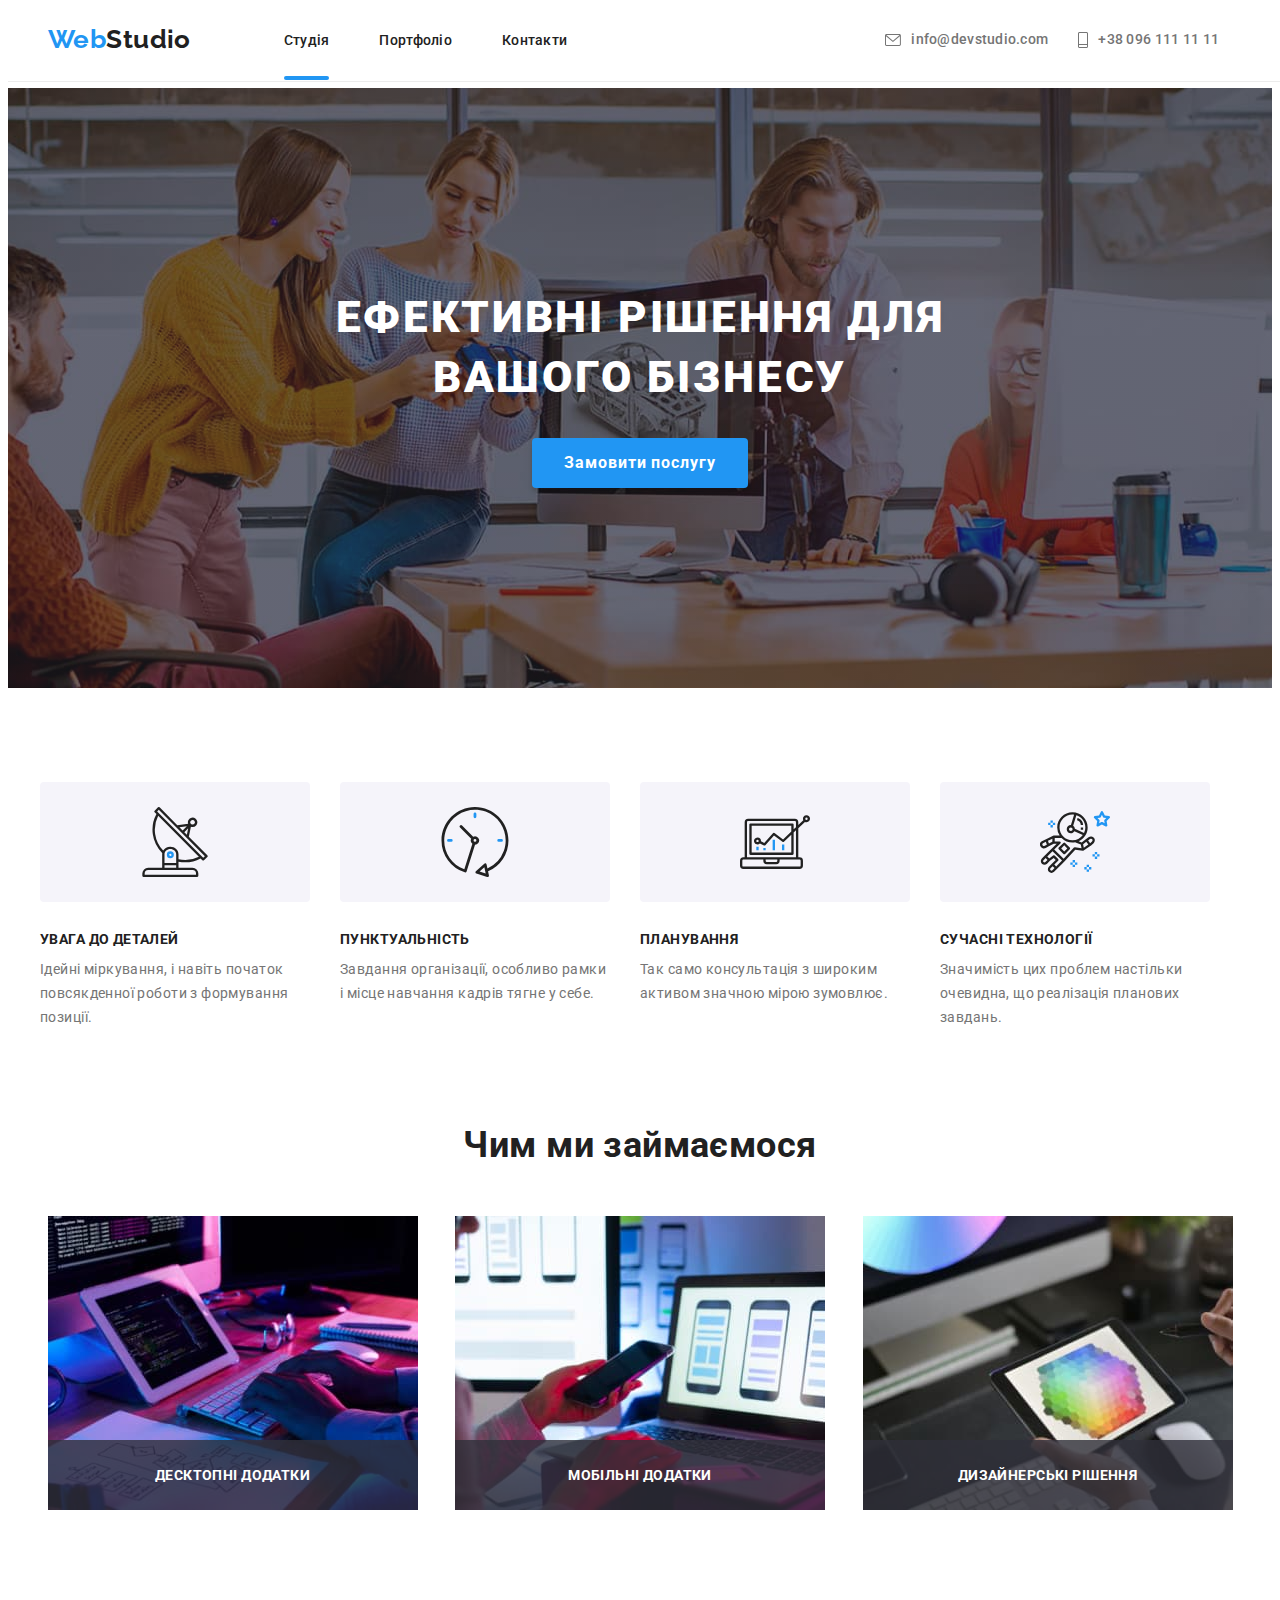
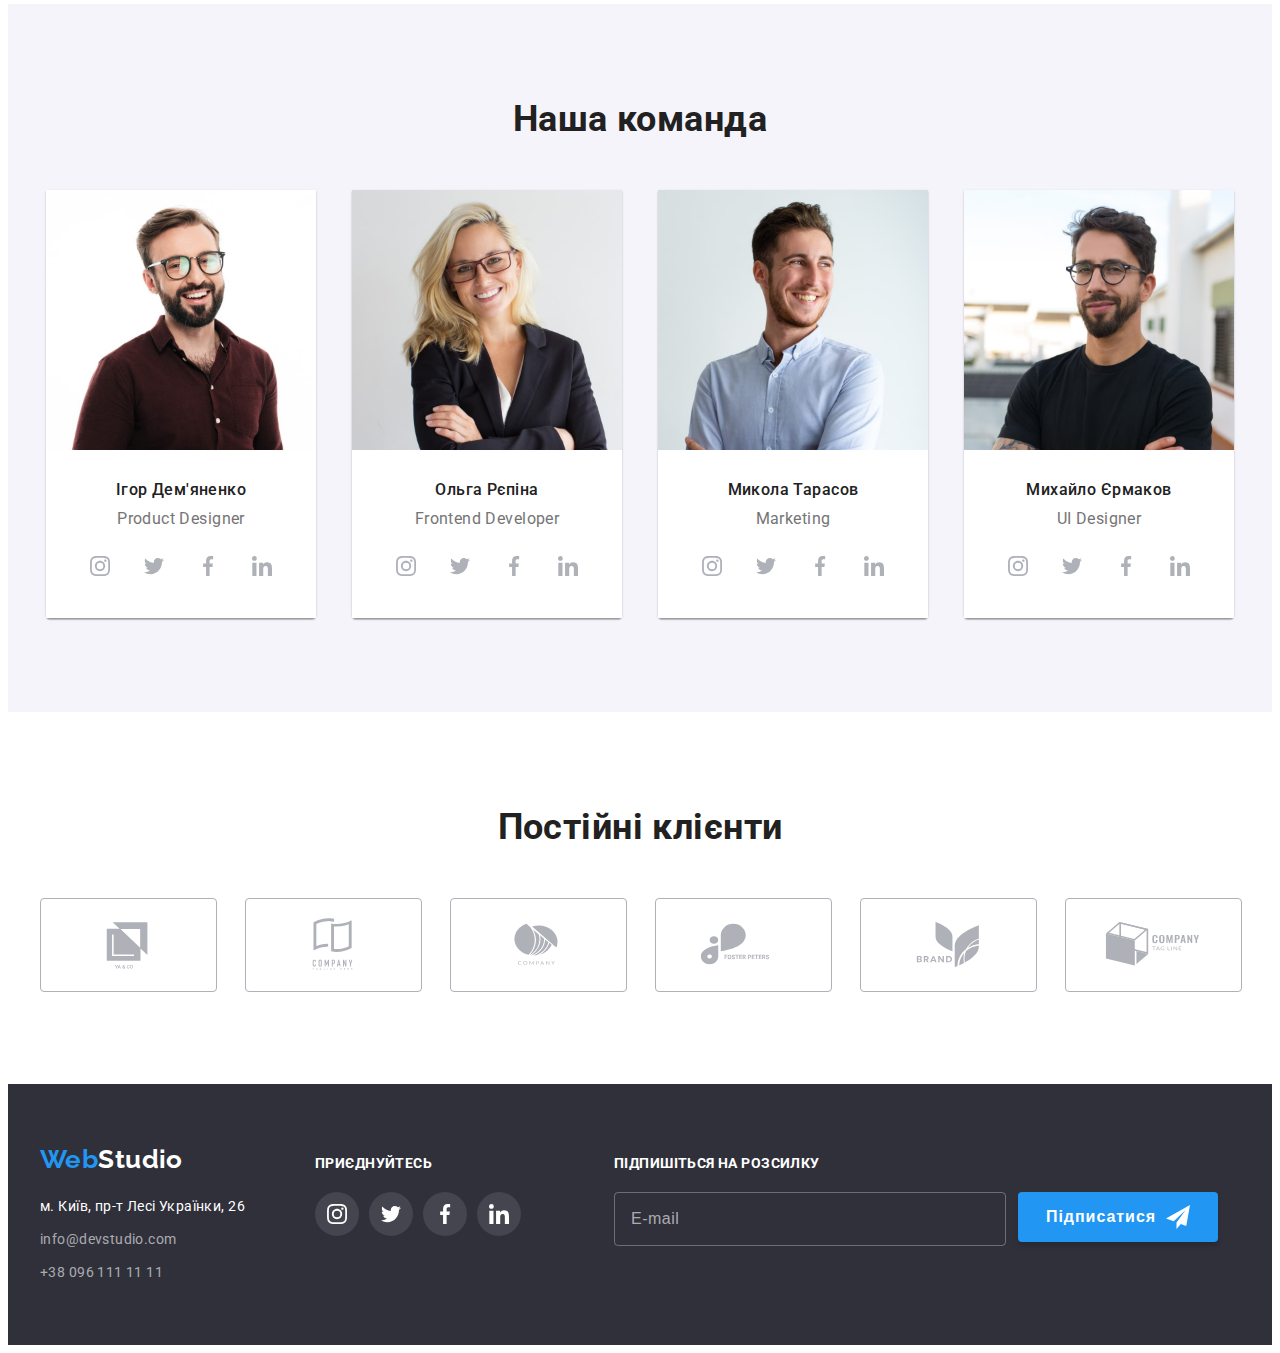
==== index.html @ a0967f80 "start" ====
<!DOCTYPE html>
<html lang="uk">
    <head>
        <meta charset="UTF-8">
        <meta http-equiv="X-UA-Compatible" content="IE=edge">
        <meta name="viewport" content="width=device-width, initial-scale=1.0">
        
        <link rel="preconnect" href="https://fonts.googleapis.com">
        <link rel="preconnect" href="https://fonts.gstatic.com" crossorigin>
        <link href="https://fonts.googleapis.com/css2?family=Raleway:wght@700&family=Roboto:wght@400;500;700;900&display=swap" rel="stylesheet">

        <link rel="stylesheet" href="https://cdnjs.cloudflare.com/ajax/libs/modern-normalize/1.1.0/modern-normalize.min.css" integrity="sha512-wpPYUAdjBVSE4KJnH1VR1HeZfpl1ub8YT/NKx4PuQ5NmX2tKuGu6U/JRp5y+Y8XG2tV+wKQpNHVUX03MfMFn9Q==" crossorigin="anonymous" referrerpolicy="no-referrer" />

        <link rel="stylesheet" href="./styles/styles.css">

        <title>WebStudio</title>
    </head>

      <body>
    <header class="header">
      <div class="container">
        <nav class="header-navigation">
          <a class="logo header-logo" href="index.html"> Web<span class="word-studio-1">Studio</span></a>
            <ul class="header-list">
              <li class="header-item"><a class="header-link current" href="index.html">Студія</a></li>
              <li class="header-item"><a class="header-link" href="portfolio.html">Портфоліо</a></li>
              <li class="header-item"><a class="header-link" href="#contacts">Контакти</a></li>
            </ul>

            <div class="header-contacts">
              <ul class="header-contacts-list">
                <li class="header-contacts-item">
                  <a class="contact-link" href="mailto:info@devstudio.com">
                    <svg width="16" height="12">
                      <use href="./img/icons.svg#icon-mail-icon"></use>
                    </svg>
                    info@devstudio.com
                  </a>
                </li>
                <li class="header-contacts-item">
                  <a class="contact-link" href="tel:+380961111111">
                    <svg width="10" height="16">
                      <use href="./img/icons.svg#icon-phone-icon"></use>
                    </svg>
                    +38 096 111 11 11
                  </a>
                </li>
              </ul>
            </div>
        </nav>
      </div>
    </header>

    <main>
      <section class="banner">
        <div class="container">
          <h1 class="banner-title">Ефективні рішення для вашого бізнесу</h1>
          <button class="banner-button" type="button" data-modal-open>Замовити послугу</button>
        </div>
        </section>

            <section class="hero">
              <div class="container">
                    <ul class="hero-list">
                        <li class="hero-item">
                          <div class="hero-icon-box">
                            <svg class="hero-icon" width="70" height="70">
                              <use href="./img/icons.svg#icon-antenna"></use>
                            </svg>
                          </div>
                          <h3 class="hero-title">УВАГА ДО ДЕТАЛЕЙ</h3>
                          <p class="hero-text">Ідейні міркування, і навіть початок повсякденної роботи з формування позиції.</p>
                        </li>

                        <li class="hero-item">
                          <div class="hero-icon-box">
                            <svg class="hero-icon" width="70" height="70">
                              <use href="./img/icons.svg#icon-clock"></use>
                            </svg>
                          </div>
                          <h3 class="hero-title">ПУНКТУАЛЬНІСТЬ</h3>
                          <p class="hero-text">Завдання організації, особливо рамки і місце навчання кадрів тягне у себе.</p>
                        </li>

                        <li class="hero-item">
                          <div class="hero-icon-box">
                            <svg class="hero-icon" width="70" height="70">
                              <use href="./img/icons.svg#icon-diagram"></use>
                            </svg>
                          </div>
                          <h3 class="hero-title">ПЛАНУВАННЯ</h3>
                          <p class="hero-text">Так само консультація з широким активом значною мірою зумовлює.</p>
                        </li>

                        <li class="hero-item">
                          <div class="hero-icon-box">
                            <svg class="hero-icon" width="70" height="70">
                              <use href="./img/icons.svg#icon-astronaut"></use>
                            </svg>
                          </div>
                          <h3 class="hero-title">СУЧАСНІ ТЕХНОЛОГІЇ</h3>
                          <p class="hero-text">Значимість цих проблем настільки очевидна, що реалізація планових завдань.</p>
                        </li>
                    </ul>
              </div>
            </section>

            <section class="projects">
                <div class="container">
                  <h2 class="projects-title">Чим ми займаємося</h2>
                      <ul class="projects-list">
                          <li class="projects-item">
                            <div class="projects-card">
                              <img src="img/works-1.jpg" alt="Робота за комп'ютером" width="370" height="294">
                              <h4 class="projects-description">Десктопні додатки</h4>
                            </div>
                          </li>
                          <li class="projects-ite">
                            <div class="projects-card">
                              <img src="img/works-2.jpg" alt="Робота зі смартфоном за комп'ютером" width="370" height="294">
                              <h4 class="projects-description">Мобільні додатки</h4>
                            </div>
                          </li>
                          <li class="projects-ite">
                            <div class="projects-card">
                              <img src="img/works-3.jpg" alt="Робота з планшетом за комп'ютером" width="370" height="294">
                              <h4 class="projects-description">Дизайнерські рішення</h4>
                            </div>
                          </li>    
                      </ul>
                </div>
            </section>

            <section class="team">
              <div class="container">
                <h2 class="team-title">Наша команда</h2>
                  <ul class="team-list">
                    <li class="team-item"> 
                            <img src="img/teammate-1.jpg" alt="Член команди 1" width="270" height="260">
                            <div class="description">
                              <h3 class="team-name">Ігор Дем'яненко</h3>
                              <p class="team-position">Product Designer</p>
                              <ul class="team-soc-list">
                                <li class="team-soc-item">
                                  <a href="" class="team-soc-link">
                                    <svg class="team-soc-icon" width="20" height="20">
                                    <use href="./img/icons.svg#icon-instagram"></use>
                                    </svg>
                                  </a>
                                </li>
                                <li class="team-soc-item">
                                  <a href="" class="team-soc-link">
                                    <svg class="team-soc-icon" width="20" height="20">
                                    <use href="./img/icons.svg#icon-twitter"></use>
                                    </svg>
                                  </a>
                                </li>
                                <li class="team-soc-item">
                                  <a href="" class="team-soc-link">
                                    <svg class="team-soc-icon" width="20" height="20">
                                    <use href="./img/icons.svg#icon-facebook"></use>
                                    </svg>
                                  </a>
                                </li>
                                <li class="team-soc-item">
                                  <a href="" class="team-soc-link">
                                    <svg class="team-soc-icon" width="20" height="20">
                                    <use href="./img/icons.svg#icon-linkedin"></use>
                                    </svg>
                                  </a>
                                </li>
                              </ul>
                            </div>
                        </li>
                        <li class="team-item"> 
                            <img src="img/teammate-2.jpg" alt="Член команди 2" width="270" height="260">
                            <div class="description">
                            <h3 class="team-name">Ольга Рєпіна</h3>
                            <p class="team-position">Frontend Developer</p>
                            <ul class="team-soc-list">
                              <li class="team-soc-item">
                                <a href="" class="team-soc-link">
                                  <svg class="team-soc-icon" width="20" height="20">
                                  <use href="./img/icons.svg#icon-instagram"></use>
                                  </svg>
                                </a>
                              </li>
                              <li class="team-soc-item">
                                <a href="" class="team-soc-link">
                                  <svg class="team-soc-icon" width="20" height="20">
                                  <use href="./img/icons.svg#icon-twitter"></use>
                                  </svg>
                                </a>
                              </li>
                              <li class="team-soc-item">
                                <a href="" class="team-soc-link">
                                  <svg class="team-soc-icon" width="20" height="20">
                                  <use href="./img/icons.svg#icon-facebook"></use>
                                  </svg>
                                </a>
                              </li>
                              <li class="team-soc-item">
                                <a href="" class="team-soc-link">
                                  <svg class="team-soc-icon" width="20" height="20">
                                  <use href="./img/icons.svg#icon-linkedin"></use>
                                  </svg>
                                </a>
                              </li>
                            </ul>  
                            </div>
                        </li>
                        <li class="team-item"> 
                            <img src="img/teammate-3.jpg" alt="Член команди 3" width="270" height="260"> 
                            <div class="description">
                            <h3 class="team-name">Микола Тарасов</h3>
                            <p class="team-position">Marketing</p>
                            <ul class="team-soc-list">
                              <li class="team-soc-item">
                                <a href="" class="team-soc-link">
                                  <svg class="team-soc-icon" width="20" height="20">
                                  <use href="./img/icons.svg#icon-instagram"></use>
                                  </svg>
                                </a>
                              </li>
                              <li class="team-soc-item">
                                <a href="" class="team-soc-link">
                                  <svg class="team-soc-icon" width="20" height="20">
                                  <use href="./img/icons.svg#icon-twitter"></use>
                                  </svg>
                                </a>
                              </li>
                              <li class="team-soc-item">
                                <a href="" class="team-soc-link">
                                  <svg class="team-soc-icon" width="20" height="20">
                                  <use href="./img/icons.svg#icon-facebook"></use>
                                  </svg>
                                </a>
                              </li>
                              <li class="team-soc-item">
                                <a href="" class="team-soc-link">
                                  <svg class="team-soc-icon" width="20" height="20">
                                  <use href="./img/icons.svg#icon-linkedin"></use>
                                  </svg>
                                </a>
                              </li>
                            </ul>
                            </div> 
                        </li> 
                        <li class="team-item"> 
                            <img src="img/teammate-4.jpg" alt="Член команди 4" width="270" height="260"> 
                            <div class="description">
                            <h3 class="team-name">Михайло Єрмаков</h3>
                            <p class="team-position">UI Designer</p>
                            <ul class="team-soc-list">
                              <li class="team-soc-item">
                                <a href="" class="team-soc-link">
                                  <svg class="team-soc-icon" width="20" height="20">
                                  <use href="./img/icons.svg#icon-instagram"></use>
                                  </svg>
                                </a>
                              </li>
                              <li class="team-soc-item">
                                <a href="" class="team-soc-link">
                                  <svg class="team-soc-icon" width="20" height="20">
                                  <use href="./img/icons.svg#icon-twitter"></use>
                                  </svg>
                                </a>
                              </li>
                              <li class="team-soc-item">
                                <a href="" class="team-soc-link">
                                  <svg class="team-soc-icon" width="20" height="20">
                                  <use href="./img/icons.svg#icon-facebook"></use>
                                  </svg>
                                </a>
                              </li>
                              <li class="team-soc-item">
                                <a href="" class="team-soc-link">
                                  <svg class="team-soc-icon" width="20" height="20">
                                  <use href="./img/icons.svg#icon-linkedin"></use>
                                  </svg>
                                </a>
                              </li>
                            </ul>
                            </div>
                      </li>    
                    </ul>
              </div>
            </section>

            <section class="partners">
              <div class="container">
                <h2 class="partners-title">Постійні клієнти</h2>
                <ul class="partners-list">
                  <li class="partners-item">
                    <a href="" class="partners-link">
                      <svg class="partners-icon" width="106" height="60">
                        <use href="./img/icons.svg#icon-logo-1"></use>
                      </svg>
                    </a>
                  </li>
                  <li class="partners-item">
                    <a href="" class="partners-link">
                      <svg class="partners-icon" width="106" height="60">
                        <use href="./img/icons.svg#icon-logo-2"></use>
                      </svg>
                    </a>
                  </li>
                  <li class="partners-item">
                    <a href="" class="partners-link">
                      <svg class="partners-icon" width="106" height="60">
                        <use href="./img/icons.svg#icon-logo-3"></use>
                      </svg>
                    </a>
                  </li>
                  <li class="partners-item">
                    <a href="" class="partners-link">
                      <svg class="partners-icon" width="106" height="60">
                        <use href="./img/icons.svg#icon-logo-4"></use>
                      </svg>
                    </a>
                  </li>
                  <li class="partners-item">
                    <a href="" class="partners-link">
                      <svg class="partners-icon" width="106" height="60">
                        <use href="./img/icons.svg#icon-logo-5"></use>
                      </svg>
                    </a>
                  </li>
                  <li class="partners-item">
                    <a href="" class="partners-link">
                      <svg class="partners-icon" width="106" height="60">
                        <use href="./img/icons.svg#icon-logo-6"></use>
                      </svg>
                    </a>
                  </li>
                </ul>
              </div>
            </section>
    </main>

        <footer>
          <div class="footer-container container">
            <div class="footer-logo-contacts">
            <a class="logo footer-logo" href="index.html"> Web<span class="word-studio-2">Studio</span></a>
                <address id="contacts">
                    <ul>
                        <li class="contact-item"><a class="adds" href="https://goo.gl/maps/CPtrU1FHBa2aNyZL9" target="_blank" rel="noopener noreferrer nofollow" >м. Київ, пр-т Лесі Українки, 26 </a></li>
                        <li class="contact-item"><a class="footer-contact-link" href="mailto:info@devstudio.com">info@devstudio.com</a></li>
                        <li class="contact-item"><a class="footer-contact-link" href="tel:+380961111111">+38 096 111 11 11</a></li>
                    </ul>
                </address>
              </div>

                <div class="footer-soc-networks">
                  <h4 class="footer-soc-title">приєднуйтесь</h4>
                  <ul class="footer-soc-list">
                    <li class="footer-soc-item">
                      <a href="" class="footer-soc-link">
                        <svg class="footer-soc-icon" width="20" height="20">
                        <use href="./img/icons.svg#icon-instagram"></use>
                        </svg>
                      </a>
                    </li>
                    <li class="footer-soc-item">
                      <a href="" class="footer-soc-link">
                        <svg class="footer-soc-icon" width="20" height="20">
                        <use href="./img/icons.svg#icon-twitter"></use>
                        </svg>
                      </a>
                    </li>
                    <li class="footer-soc-item">
                      <a href="" class="footer-soc-link">
                        <svg class="footer-soc-icon" width="20" height="20">
                        <use href="./img/icons.svg#icon-facebook"></use>
                        </svg>
                      </a>
                    </li>
                    <li class="footer-soc-item">
                      <a href="" class="footer-soc-link">
                        <svg class="footer-soc-icon" width="20" height="20">
                        <use href="./img/icons.svg#icon-linkedin"></use>
                        </svg>
                      </a>
                    </li>
                  </ul>
                </div>

                <div class="footer-subscription">
                  <form class="footer-form">
                  <label for="footer-user-email" class="footer-subscription-title">Підпишіться на розсилку</label>
                  <div class="footer-field">
                    <input 
                    type="email"
                    name="footer-user-email"
                    class="footer-input"
                    placeholder="E-mail"
                    id="footer-user-email"
                    required
                    >
                      <button type="submit" class="footer-submit">Підписатися
                        <svg class="footer-input-icon" width="24" height="24">
                          <use href="./img/icons.svg#icon-send"></use>
                        </svg>
                      </button>
                  </div>
                </form>
                </div>
          </div>
        </footer>

        <div class="backdrop is-hidden" data-modal>
          <div class="modal" data-modal-open>
            <button type="button" class="modal-close" data-modal-close>
            <svg class="modal-close-icon" width="14" height="14">
              <use href="./img/icons.svg#icon-close"></use>
            </svg>
            </button>
            <p class="modal-title">Залиште свої дані, ми вам передзвонимо</p>
            <form class="modal-form">
              <div class="modal-field">
                <label for="user-name" class="input-label">Ім'я</label>
                <div class="input-wrap">
                  <input
                    type="text"
                    name="user-name"
                    class="modal-input"
                    placeholder=""
                    required
                    id="user-name"
                  />
                  <svg class="modal-input-icon" width="18" height="18">
                    <use href="./img/icons.svg#icon-person-modal-logo"></use>
                  </svg>
                </div>
              </div>

              <div class="modal-field">
                <label for="user-tel" class="input-label">Телефон</label>
                <div class="input-wrap">
                  <input
                    type="tel"
                    name="user-tel"
                    class="modal-input"
                    placeholder=""
                    title=""
                    value=""
                    required
                    id="user-tel"
                  />
                  <svg class="modal-input-icon" width="18" height="18">
                    <use href="./img/icons.svg#icon-phone-modal-logo"></use>
                  </svg>
                </div>
              </div>

              <div class="modal-field">
                <label for="user-email" class="input-label">Пошта</label>
                <div class="input-wrap">
                  <input
                    type="email"
                    name="user-email"
                    class="modal-input"
                    placeholder=""
                    required
                    id="user-email"
                  />
                  <svg class="modal-input-icon" width="18" height="18">
                    <use href="./img/icons.svg#icon-email-modal-logo"></use>
                  </svg>
                </div>
              </div>

              <div class="modal-field-comment">
                <label for="user-comment" class="input-label">Коментар</label>
                <div class="input-wrap">
                <textarea
                  name="user-comment"
                  id="user-comment"
                  class="modal-text"
                  placeholder="Введіть текст"
                ></textarea>
                </div>
              </div>

              <div class="checkbox">
                <input 
                type="checkbox"
                name="agreement"
                id="privasy" 
                value="agreement"
                class="checkbox-input visually-hidden" 
                />
              <label for="privasy" class="checkbox-label">
                <span>
                  <svg class="checkbox-icon" width="16" height="15">
                    <use href="./img/icons.svg#icon-accept"></use>
                  </svg>
                </span>
                Погоджуюся з розсилкою та приймаю<a class="term-link" href="">Умови договору</a>
              </label>
              </div>

              <button type="submit" class="modal-submit">Відправити</button>

            </form>
          </div>

        </div>
        <script src="./js/modal.js"></script>

    </body>
</html>
---- styles/styles.css ----
/*---------- scroll ----------*/

html {
  scroll-behavior: smooth;
}

/*---------- root ----------*/

:root {
  --primary-text-color: #757575;
  --secondary-text-color: #212121;
  --white-color:  #FFFFFF;
  --black-color: #000000;
  --background-our-team: #F5F4FA;
  --background-hero-footer: #2F303A;
  --accent-color: #2196F3;
  --button-active: #188CE8;
  --body-color: #F5F5F5;
  --bottom-color: #ECECEC;
  --icon-color: #AFB1B8;
  --projects-description: rgba(47, 48, 58, 0.8);
  --portfolio-definition: rgba(33, 150, 243, 0.9);
  --overlay: rgba(0, 0, 0, 0.2);
  --animation: 250ms cubic-bezier(0.4, 0, 0.2, 1);
  --modal-border-color: rgba(33, 33, 33, 0.2);
  --placeholder-color: rgba(117, 117, 117, 0.5);
}

body { 
  font-family: 'Roboto', sans-serif;
  font-size: 14px;
  letter-spacing: 0.03em;
  background-color: var(--white-color);
  padding-top: 80px;
}

p,
h1,
h2,
h3,
h4,
h5,
h6 {
  margin: 0;
}

ul,
ol {
  margin: 0;
  padding-left: 0;
}

button {
  cursor: pointer;
}

address {
  font-style: normal;
}

img {
  display: block;
  max-width: 100%;
  height: auto;
}

a {
  text-decoration: none;
}

ul {
  list-style: none;
}

/*-------------------- header --------------------*/

.container {
  width: 1200px;
  padding-left: 15px;
  padding-right: 15px;
  margin: 0 auto;
}

.visually-hidden {
  position: absolute;
  white-space: nowrap;
  width: 1px;
  height: 1px;
  overflow: hidden;
  border: 0;
  padding: 0;
  clip: rect(0 0 0 0);
  clip-path: inset(50%);
  margin: -1px;
}

.header {
  background: var(--white-color);
  flex-direction: row;
  border-bottom-width: 1px;
  border-bottom-style: solid;
  border-bottom-color: var(--bottom-color);
  position: fixed;
  width: 100%;
  top: 0;
  z-index: 5;
}

/*---------- header-navigation ----------*/

.header-navigation {
  display: flex;
}

.logo {
  font-family: 'Raleway';
  font-weight: 700;
  font-size: 26px;
  line-height: 1.19;
  color: var(--accent-color);
}

.header-logo{
  padding-top: 24px;
  padding-bottom: 25px;
}

.word-studio-1 {
  color: var(--secondary-text-color);
}

.header-list {
  padding: 32px 318px 32px 93px;
  display: flex;
  gap: 50px;
}

.header-link {
  font-weight: 500;
  line-height: 1.14;
  letter-spacing: 0.02em;
  color: var(--secondary-text-color);
  gap: 50px;
  position: relative;
  transition: color var(--animation);
}

.header-link:hover,
.header-link:focus,
.current:visited {
  color: var(--accent-color);
}

.current:after {
  content: '';
  display: block;
  width: 100%;
  height: 4px;
  background-color: var(--accent-color);
  border-radius: 2px;
  bottom: -32px;
  position: absolute;
}

/*---------- header-contacts ----------*/

.header-contacts {
  padding-top: 32px;
  padding-bottom: 32px;
}

.header-contacts-list {
  display: flex;
  gap: 30px;
}

.contact-link {
font-weight: 500;
line-height: 1.14;
letter-spacing: 0.02em;
color: var(--primary-text-color);
fill: currentColor;
display: flex;
align-items:center;
gap: 10px;
transition: color var(--animation);
}

.contact-link:hover,
.contact-link:focus {
  color: var(--accent-color);
}

/*-------------------- hero --------------------*/

/*---------- banner ----------*/

.banner {
  background: var(--background-hero-footer);
  padding: 200px 0;
  background-image: linear-gradient(
  rgba(47, 48, 58, 0.4),
  rgba(47, 48, 58, 0.4)),
  url(../img/hero-bg.jpg);
  background-repeat: no-repeat;
  background-position: center;
  background-size: cover;
  max-width: 1600px;
  margin: 0 auto;
}

.banner-title {
  font-weight: 900;
  font-size: 44px; 
  line-height: 1.36; 
  text-align: center;
  letter-spacing: 0.06em;
  text-transform: uppercase;
  color: var(--white-color);
  width: 696px;
  margin: 0 auto;
}

.banner-button {
  border: 0;
  border-radius: 0;
  font-family: 'Roboto';
  font-weight: 700;
  font-size: 16px;
  line-height: 1.88;
  text-align: center;
  letter-spacing: 0.06em;
  color: var(--white-color);
  background-color: var(--accent-color);
  cursor: pointer;
  margin: 0 auto;
  display: block;
  margin-top: 30px;
  padding: 10px 32px;
  box-shadow: 0px 4px 4px rgba(0, 0, 0, 0.15);
  border-radius: 4px;
}

.banner-button:hover {
  background-color: var(--button-active);
  transition: background-color var(--animation);
}

/*---------- hero-list -----------*/

.hero {
  padding-top: 94px;
}

.hero-list {
  height: 248px;
  display: flex;
  gap: 30px;
}

.hero-item {
  width: 270px;
}

.hero-item:nth-child(2),
.hero-item:nth-child(3) {
  height: 224px;
}

.hero-icon-box {
  width: 270px;
  height: 120px;
  margin-bottom: 30px;
  background: var(--background-our-team);
  border-radius: 4px;
  display: flex;
  align-items: center;
  justify-content: center;
}

.hero-title {
  font-weight: 700;
  font-size: 14px;
  line-height: 1.14;
  text-transform: uppercase;
  color: var(--secondary-text-color);
  margin-bottom: 10px;
}

.hero-text {
  line-height: 1.71;
  color: var(--primary-text-color);
}

/*---------- hero-projects -----------*/

.projects,
.partners {
  padding-top: 94px;
  padding-bottom: 94px;
}

.projects-title,
.team-title,
.partners-title {
  font-weight: 700;
  font-size: 36px;
  line-height: 1.17;
  text-align: center;
  color: var(--secondary-text-color);
  margin-bottom: 50px;
}

.projects-list {
  display: flex;
  gap: 30px;
  justify-content: space-evenly;
}

.projects-card {
  position: relative;
}

.projects-description {
  position: absolute;
  bottom: 0;
  display: flex;
  align-items: center;
  justify-content: center;
  width: 100%;
  height: 70px;
  background: var(--projects-description);
  text-transform: uppercase;
  color: var(--white-color);
}

/*---------- hero-team-list -----------*/

.team {
  background: var(--background-our-team);
  padding-top: 94px;
  padding-bottom: 94px;
}

.team-list {
  display: flex;
  gap: 30px;
  justify-content: space-evenly;
}

.team-item {
  box-shadow: 0px 1px 3px rgba(0, 0, 0, 0.12), 0px 1px 1px rgba(0, 0, 0, 0.14), 0px 2px 1px rgba(0, 0, 0, 0.2);
  border-radius: 0px 0px 4px 4px;
  width: calc((100%-90px)/4);
  text-align: center;
}

.description {
  background: var(--white-color);
  padding-top: 30px;
  padding-bottom: 30px;
  align-items: center;
}

.team-name {
  font-weight: 500;
  font-size: 16px;
  line-height: 1.19;
  color: var(--secondary-text-color);
  margin-bottom: 10px;
  padding-left: auto;
  padding-right: auto;
}

.team-position {
  margin-bottom: 16px;
  font-size: 16px;
  line-height: 1.19;
  color: var(--primary-text-color);
}

.team-soc-list {
  display: flex;
  justify-content: center;
  gap: 10px;
}

.team-soc-item {
  width: 44px;
  height: 44px;
}

.team-soc-link {
  width: 100%;
  height: 100%;
  background: var(--white-color);
  border-radius: 50%;
  display: flex;
  align-items: center;
  justify-content: center;
  fill: var(--icon-color);
  transition: background-color var(--animation), fill var(--animation);
}

.team-soc-link:hover,
.team-soc-link:focus {
  background-color: var(--accent-color);
  fill: var(--white-color);
}

/*---------- hero-partners-list -----------*/

.partners-list {
  display: flex;
  gap: 30px;
}

.partners-item {
  width: calc((100% - 150px) / 6);
  height: 92px;
}

.partners-link {
  width: 100%;
  height: 100%;
  border: 1px solid var(--icon-color);
  border-radius: 4px;
  display: flex;
  align-items: center;
  justify-content: center;
  transition: border-color var(--animation);
}

.partners-link:hover,
.partners-link:focus {
  border-color: var(--accent-color);
}

.partners-icon {
  fill: var(--icon-color);
  transition: fill var(--animation);
}

.partners-link:hover .partners-icon,
.partners-link:focus .partners-icon{
  fill: var(--accent-color);
}

/*-------------------- portfolio --------------------*/

/*---------- portfolio-filter-list ----------*/

main {
  color: var(--background-our-team);
}

.project {
  padding-bottom: 94px;
  padding-top: 94px;
}

.filter-container {
margin-bottom: 50px;
}

.filter-list {
  display: flex;
  gap: 8px;
  justify-content: center;
}

.filter-btn {
  border: 0;
  border-radius: 0;
  color: var(--secondary-text-color);
  background: var(--background-our-team);
  cursor: pointer;
  margin: 0 auto;
  display: block;
  padding: 6px 22px;
  border-radius: 4px;
  transition: color var(--animation), background-color var(--animation), box-shadow var(--animation);
}

.filter-btn:hover,
.filter-btn:focus,
.filter-btn:visited {
  color: var(--white-color);
  background-color: var(--accent-color);
  box-shadow: 0px 3px 1px rgba(0, 0, 0, 0.1), 
              0px 1px 2px rgba(0, 0, 0, 0.08), 
              0px 2px 2px rgba(0, 0, 0, 0.12);
}

.btn-title {
  font-family: 'Roboto';
  font-weight: 500;
  font-size: 16px;
  line-height: 1.62;
  text-align: center;
}

/*---------- portfolio-projects-list ----------*/

.project-list {
  display: flex;
  flex-wrap: wrap;
  justify-content: center;
  gap: 30px;
}

.project-item:hover .definition-text {
  transform: translateY(0);
}

.project-card {
  transition: box-shadow var(--animation);
}

.project-card:hover,
.project-card:focus {
  box-shadow: 0px 1px 1px rgba(0, 0, 0, 0.12), 
              0px 4px 4px rgba(0, 0, 0, 0.06), 
              1px 4px 6px rgba(0, 0, 0, 0.16);
}

.project-definition {
  position: relative;
  overflow: hidden;
  transition: opacity var(--animation);
}

.definition-text {
  position: absolute;
  top: 0;
  left: 0;
  padding: 63px 24px;
  color: var(--white-color);
  font-size: 18px;
  line-height: 1.56;
  background-color: var(--portfolio-definition);
  height: 100%;
  transform: translateY(100%);
  transition: transform var(--animation);
  overflow: auto;
}

.portfolio-description {
  background: var(--white-color);
  padding: 20px 24px;
  border: 1px solid #EEEEEE;
}

.project-name {
  font-weight: 700;
  font-size: 18px;
  line-height: 2.0;
  letter-spacing: 0.06em;
  color: var(--secondary-text-color);
}

.project-type {
  font-size: 16px;
  line-height: 1.88;
  color: var(--primary-text-color); 
}

/*-------------------- footer --------------------*/

footer {
  background: var(--background-hero-footer);
  padding-top: 60px;
  padding-bottom: 60px;
}

.footer-container {
  display: flex;
  align-items: baseline;
}

/*---------- footer-logo-contacts ----------*/

.footer-logo {
  display: block;
  margin-bottom: 20px;
}

.word-studio-2 {
  color: var(--white-color);
}

address{
  display: flex;
  gap: 70px;
}

.contact-item:not(:last-child) {
  margin-bottom: 9px;
}

.adds {
  font-style: normal;
  line-height: 1.71;
  color: var(--white-color);
  transition: color var(--animation);
}

.adds:hover,
.adds:focus {
  color: var(--accent-color);
}

.footer-contact-link {
  font-style: normal;
  font-weight: 400;
  line-height: 1.71;
  color: rgba(255, 255, 255, 0.6);
  transition: color var(--animation);
}

.footer-contact-link:hover,
.footer-contact-link:focus {
  color: var(--accent-color);
}

/*---------- footer-soc-networks ----------*/

.footer-soc-networks {
  margin-left: 70px;
}

.footer-soc-title,
.footer-subscription-title {
font-weight: 700;
font-size: 14px;
line-height: 1.14;
text-transform: uppercase;
color: var(--white-color);
margin-bottom: 20px;
}

.footer-soc-list {
  display: flex;
  justify-content: center;
  gap: 10px;
}

.footer-soc-item {
  width: 44px;
  height: 44px;
}

.footer-soc-link {
  width: 100%;
  height: 100%;
  background: rgba(255, 255, 255, 0.1);
  border-radius: 50%;
  display: flex;
  align-items: center;
  justify-content: center;
  fill: var(--white-color);
  transition: background-color var(--animation), fill var(--animation);
}

.footer-soc-link:hover,
.footer-soc-link:focus {
  background-color: var(--accent-color);
  fill: var(--white-color);
}

/*---------- footer-subscription ----------*/

.footer-subscription {
  margin-left: 93px;
}

.footer-field {
  margin-top: 20px;
  display: flex;
}

.footer-input {
  width: 358px;
  height: 50px;
  padding-left: 16px;
  padding-right: 16px;
  background-color: transparent;
  color: var(--white-color);
  border: 1px solid rgba(255, 255, 255, 0.3);
  border-radius: 4px;
  outline: transparent;
  transition: border-color var(--animation);
}

.footer-input:focus {
  border-color: var(--accent-color);
}

.footer-input::placeholder {
  font-size: 16px;
  line-height: 1.25;
  letter-spacing: 0.03em;
  color: rgba(255, 255, 255, 0.6);
}

.footer-submit {
  width: 200px;
  height: 50px;
  font-weight: 700;
  font-size: 16px;
  line-height: 1.88;
  letter-spacing: 0.06em;
  color: var(--white-color);
  background-color: var(--accent-color);
  box-shadow: 0px 4px 4px rgba(0, 0, 0, 0.15);
  border-radius: 4px;
  border: transparent;
  display: flex;
  justify-content: center;
  align-items: center;
  margin-left: 12px;
  transition: background-color var(--animation);
}

.footer-submit:hover {
  background-color: var(--button-active);
}

.footer-input-icon {
  fill: var(--white-color);
  margin-left: 10px;
}

/*---------- modal window ----------*/

.backdrop {
  height: 100%;
  width: 100%;
  top: 0;
  position: fixed;
  z-index: 10;
  background-color: var(--overlay);
  transition: opacity var(--animation), visibility var(--animation);
}

.modal {
  width: 528px;
  min-height: 581px;
  background-color: var(--white-color);
  box-shadow: 0px 1px 3px rgba(0, 0, 0, 0.12), 
              0px 1px 1px rgba(0, 0, 0, 0.14), 
              0px 2px 1px rgba(0, 0, 0, 0.2);
  border-radius: 4px;
  position: absolute;
  top: 50%;
  left: 50%;
  bottom: 50%;
  transform: translate(-50%,-50%);
  transition: transform var(--animation), border-radius var(--animation);
}

.modal-close {
  width: 30px;
  height: 30px;
  background-color: var(--white-color);
  border: 1px solid rgba(0, 0, 0, 0.1);
  border-radius: 50%;
  position: absolute;
  top: 8px;
  right: 8px;
  display: flex;
  align-items: center;
  justify-content: center;
  cursor: pointer;
  transition: fill var(--animation);
}

.modal-close:hover,
.modal-close:focus {
  fill: var(--accent-color);
}

.backdrop.is-hidden {
  opacity: 0;
  visibility: hidden;
  pointer-events: none;
}

.backdrop.is-hidden .modal {
  transform: translate(-50%, -50%);
  border-radius: 50%;
}

/*---------- modal window content----------*/

.modal-title {
  font-weight: 700;
  font-size: 20px;
  line-height: calc(23/20);
  color: var(--secondary-text-color);
  text-align: center;
  margin-top: 40px;
}

.modal-form {
  margin-top: 12px;
  margin-bottom: 40px;
  margin-left: 40px;
  margin-right: 40px;
}

.modal-field {
  margin-top: 10px;
  margin-bottom: 10px;
}

.modal-field-comment {
  margin-top: 10px;
  margin-bottom: 20px;
}

.input-label {
  display: block;
  font-size: 12px;
  line-height: calc(14/12);
  letter-spacing: 0.01em;
  color: var(--secondary-text-color);
  margin-bottom: 4px;
}

.input-wrap {
  position: relative;
  margin-top: px;
}

.modal-input {
  width: 100%;
  height: 40px;
  border: 1px solid var(--modal-border-color);
  border-radius: 4px;
  line-height: calc(14/12);
  letter-spacing: 0.01em;
  padding-left: 42px;
  padding-right: 15px;
  outline: transparent;
  transition: border-color var(--animation);
}

.modal-input:focus,
.modal-text:focus {
  border-color: var(--accent-color);
}

.modal-input-icon {
  position: absolute;
  left: 20px;
  top: 50%;
  transform: translateY(-50%);
  transition: fill var(--animation);
}

.modal-input:focus + .modal-input-icon {
  fill: var(--accent-color);
}

.modal-input::placeholder,
.modal-text::placeholder {
  font-size: 12px;
  color: var(--placeholder-color);
}

.modal-text {
  width: 100%;
  height: 120px;
  border: 1px solid var(--modal-border-color);
  border-radius: 4px;
  padding: 12px;
  resize: none;
  outline: transparent;
  transition: border-color var(--animation);
}

.checkbox-label {
  font-size: 14px;
  line-height: 1.71;
  color: var(--primary-text-color);
  display: flex;
  align-items: center;
  justify-content: center;
}

.checkbox-label span {
  width: 16px;
  height: 15px;
  border: 1px solid var(--black-color);
  box-shadow: 0px 4px 4px rgba(0, 0, 0, 0.25);
  border-radius: 2px;
  margin-right: 7px;
  display: flex;
  align-items: center;
  justify-content: center;
  fill: transparent;
  transition: border-color var(--animation), fill var(--animation), background-color var(--animation);
}

.checkbox-input:checked + .checkbox-label span {
  background-color: var(--accent-color);
  border-color: transparent;
  fill: var(--white-color)
}

.checkbox-input:focus + .checkbox-label span {
  border-color: var(--accent-color);
}

.term-link {
  padding-left: 5px;
  font-size: 14px;
  line-height: 1.71;
  color: var(--accent-color);
  text-decoration: underline;
  text-decoration-skip-ink: none;
}

.modal-submit {
  outline: transparent;
  font-weight: 700;
  font-size: 16px;
  line-height: 1.88;
  text-align: center;
  letter-spacing: 0.06em;
  color: var(--white-color);
  background-color: var(--accent-color);
  cursor: pointer;
  margin: 0 auto;
  display: block;
  padding: 10px 52px;
  box-shadow: 0px 4px 4px rgba(0, 0, 0, 0.15);
  border-radius: 4px;
  margin-top: 30px;
  border: transparent;
  transition: background-color var(--animation);
}

.modal-submit:hover,
.modal-submit:focus {
  background-color: var(--button-active);
}
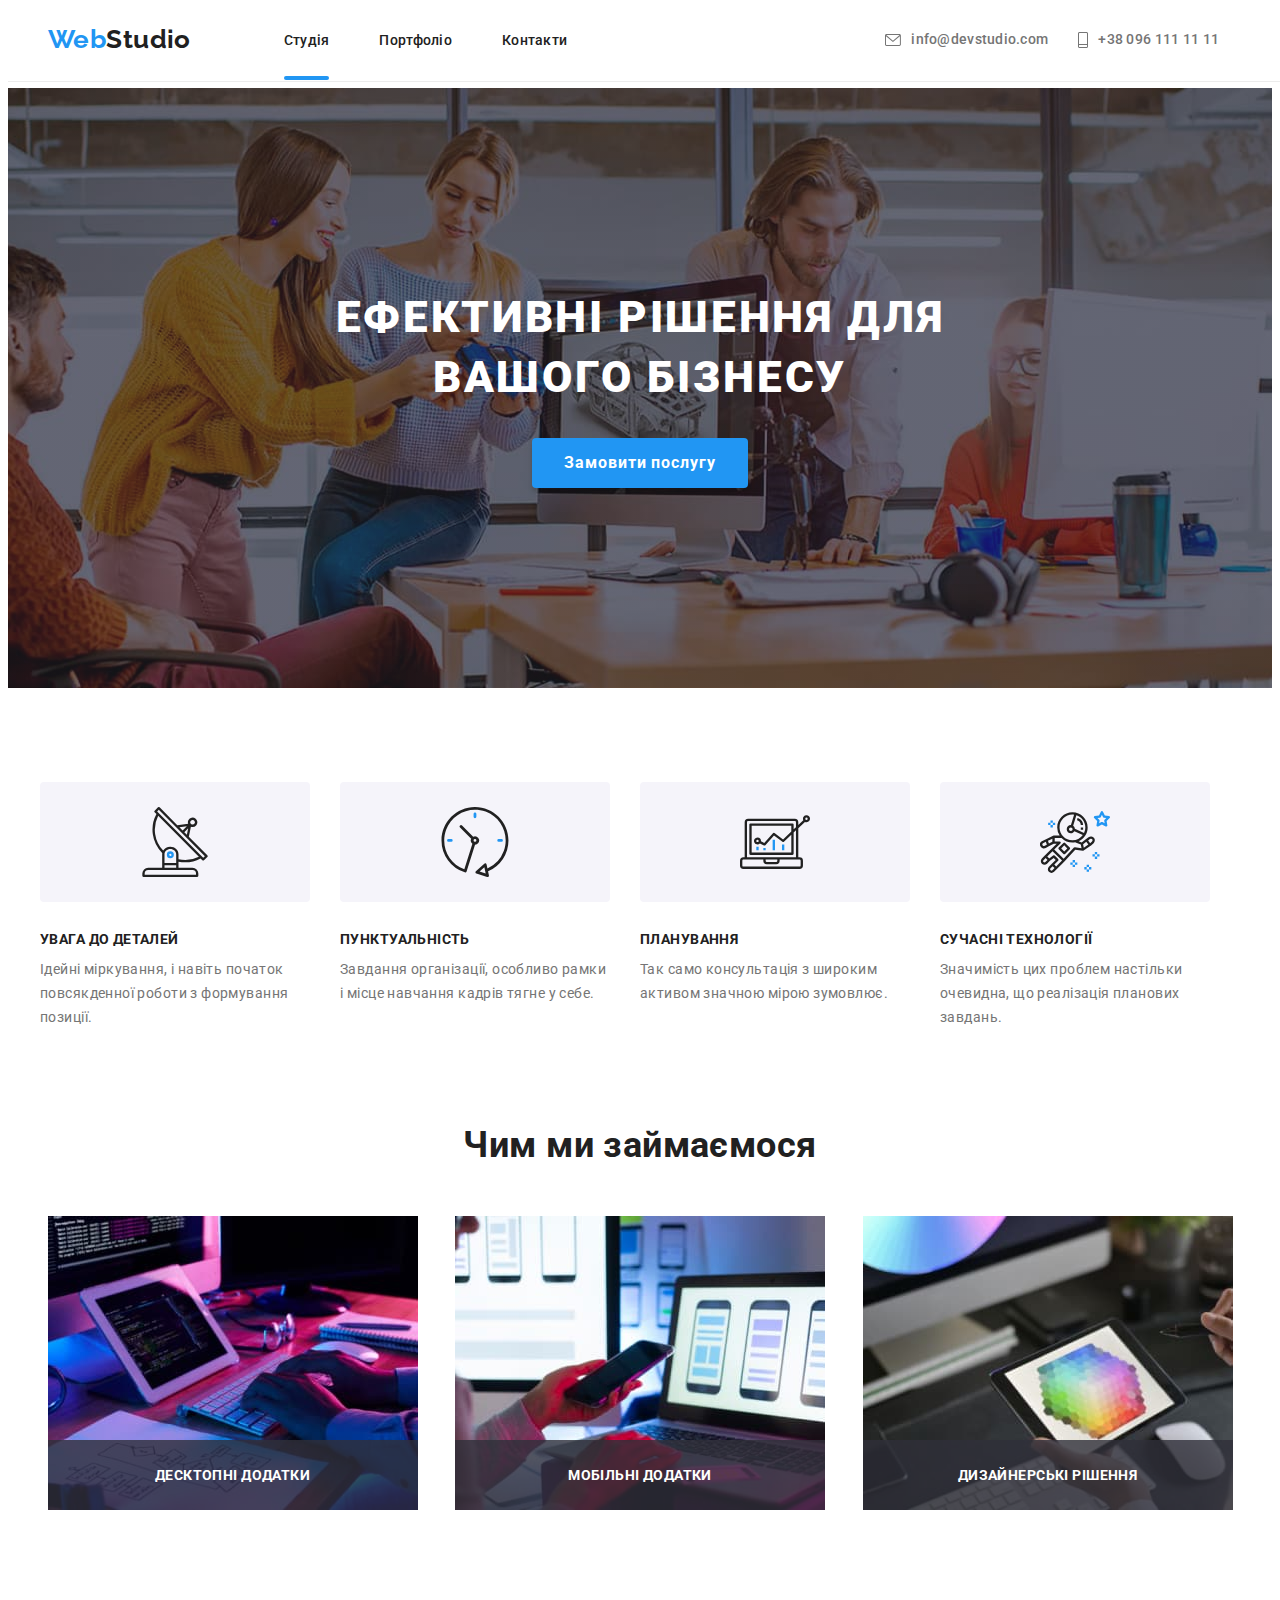
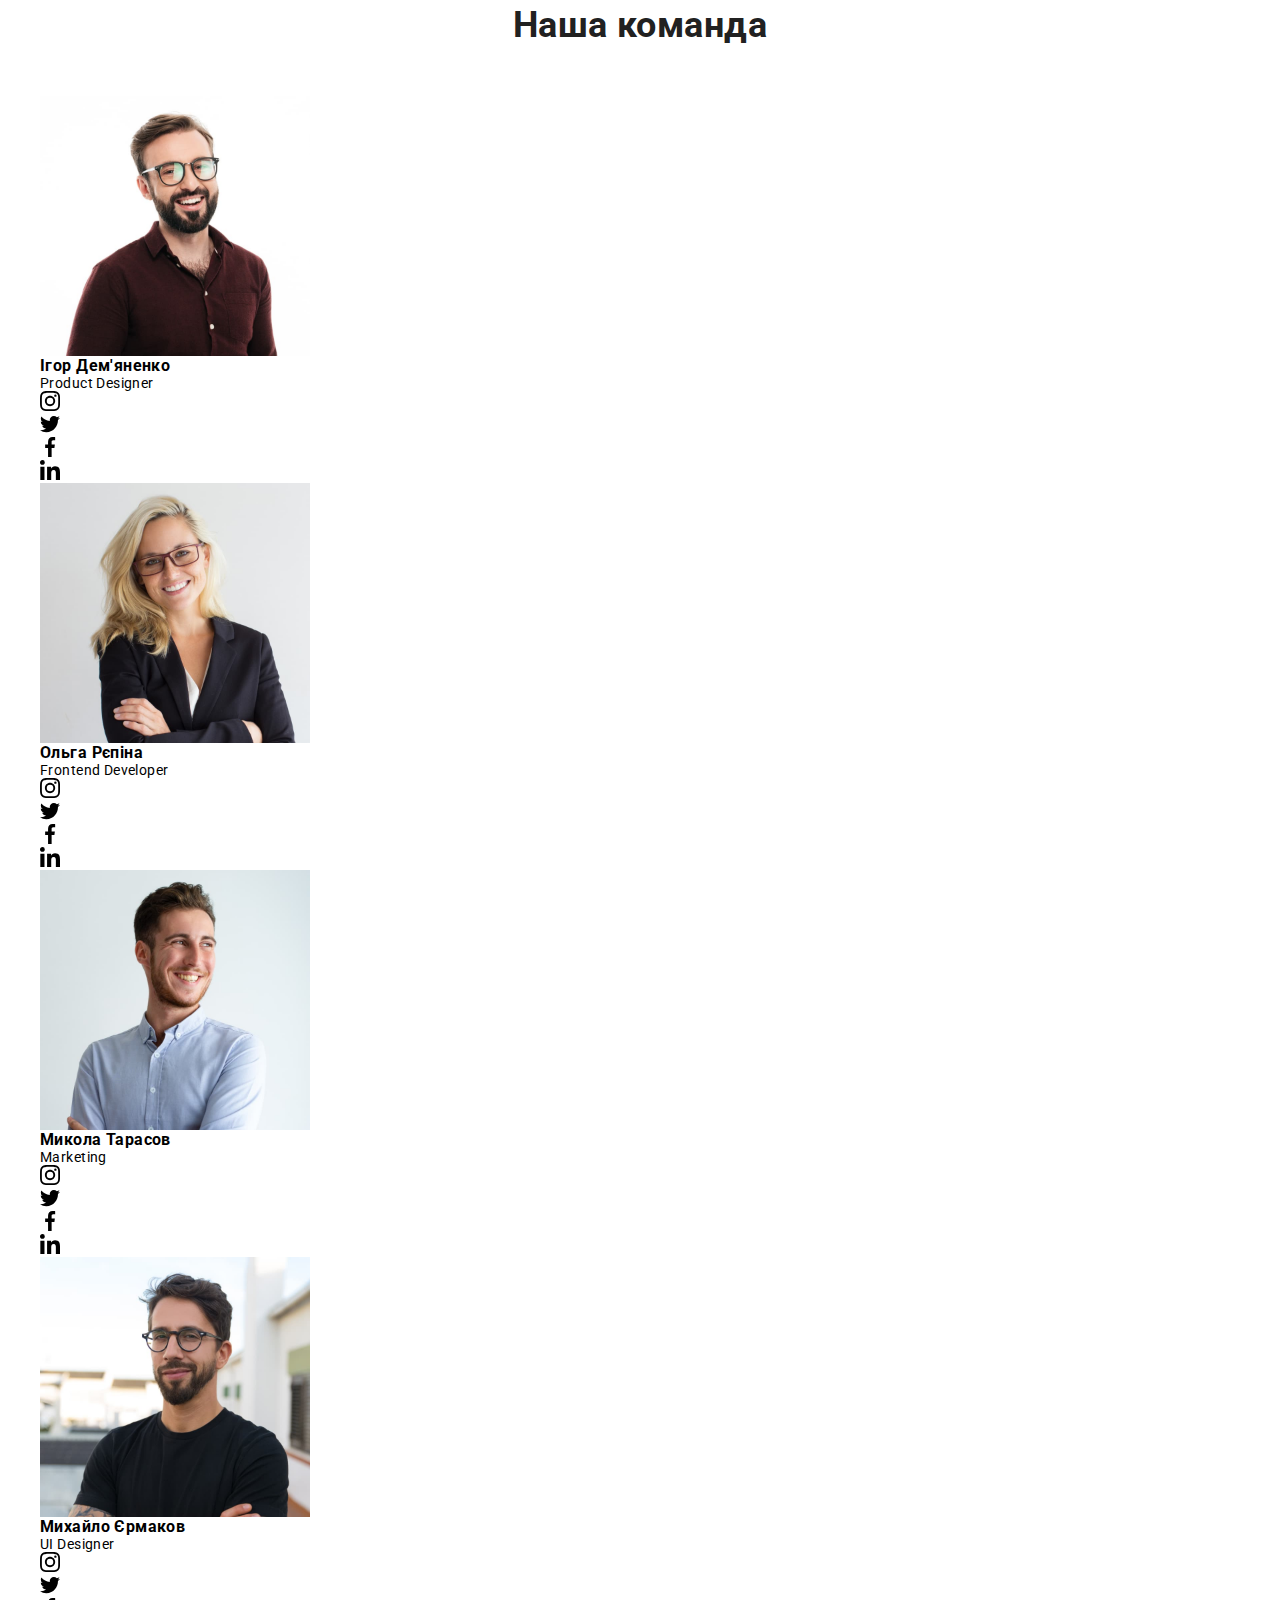
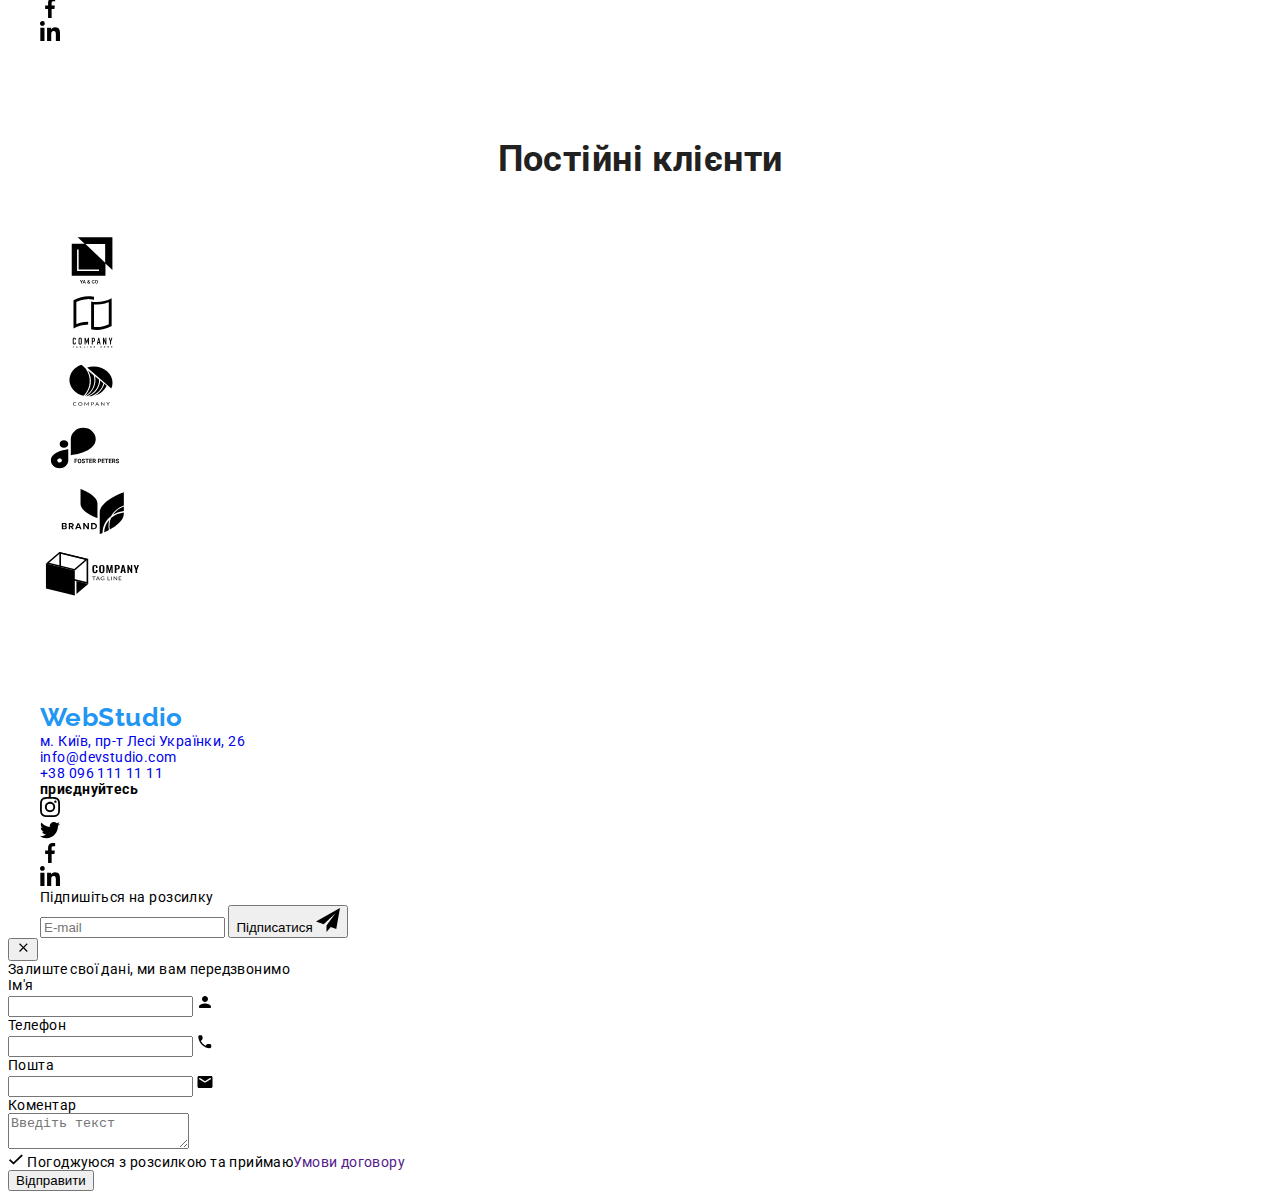
==== commit 49eaf5a3: "v 0.1" ====
--- a/index.html
+++ b/index.html
@@ -12,6 +12,7 @@
         <link rel="stylesheet" href="https://cdnjs.cloudflare.com/ajax/libs/modern-normalize/1.1.0/modern-normalize.min.css" integrity="sha512-wpPYUAdjBVSE4KJnH1VR1HeZfpl1ub8YT/NKx4PuQ5NmX2tKuGu6U/JRp5y+Y8XG2tV+wKQpNHVUX03MfMFn9Q==" crossorigin="anonymous" referrerpolicy="no-referrer" />
 
         <link rel="stylesheet" href="./styles/styles.css">
+        <link rel="stylesheet" href="./css/main.min.css">
 
         <title>WebStudio</title>
     </head>
--- a/styles/styles.css
+++ b/styles/styles.css
@@ -1,948 +1,44 @@
 /*---------- scroll ----------*/
-
-html {
-  scroll-behavior: smooth;
-}
 
 /*---------- root ----------*/
 
-:root {
-  --primary-text-color: #757575;
-  --secondary-text-color: #212121;
-  --white-color:  #FFFFFF;
-  --black-color: #000000;
-  --background-our-team: #F5F4FA;
-  --background-hero-footer: #2F303A;
-  --accent-color: #2196F3;
-  --button-active: #188CE8;
-  --body-color: #F5F5F5;
-  --bottom-color: #ECECEC;
-  --icon-color: #AFB1B8;
-  --projects-description: rgba(47, 48, 58, 0.8);
-  --portfolio-definition: rgba(33, 150, 243, 0.9);
-  --overlay: rgba(0, 0, 0, 0.2);
-  --animation: 250ms cubic-bezier(0.4, 0, 0.2, 1);
-  --modal-border-color: rgba(33, 33, 33, 0.2);
-  --placeholder-color: rgba(117, 117, 117, 0.5);
-}
-
-body { 
-  font-family: 'Roboto', sans-serif;
-  font-size: 14px;
-  letter-spacing: 0.03em;
-  background-color: var(--white-color);
-  padding-top: 80px;
-}
-
-p,
-h1,
-h2,
-h3,
-h4,
-h5,
-h6 {
-  margin: 0;
-}
-
-ul,
-ol {
-  margin: 0;
-  padding-left: 0;
-}
-
-button {
-  cursor: pointer;
-}
-
-address {
-  font-style: normal;
-}
-
-img {
-  display: block;
-  max-width: 100%;
-  height: auto;
-}
-
-a {
-  text-decoration: none;
-}
-
-ul {
-  list-style: none;
-}
-
 /*-------------------- header --------------------*/
-
-.container {
-  width: 1200px;
-  padding-left: 15px;
-  padding-right: 15px;
-  margin: 0 auto;
-}
-
-.visually-hidden {
-  position: absolute;
-  white-space: nowrap;
-  width: 1px;
-  height: 1px;
-  overflow: hidden;
-  border: 0;
-  padding: 0;
-  clip: rect(0 0 0 0);
-  clip-path: inset(50%);
-  margin: -1px;
-}
-
-.header {
-  background: var(--white-color);
-  flex-direction: row;
-  border-bottom-width: 1px;
-  border-bottom-style: solid;
-  border-bottom-color: var(--bottom-color);
-  position: fixed;
-  width: 100%;
-  top: 0;
-  z-index: 5;
-}
 
 /*---------- header-navigation ----------*/
 
-.header-navigation {
-  display: flex;
-}
-
-.logo {
-  font-family: 'Raleway';
-  font-weight: 700;
-  font-size: 26px;
-  line-height: 1.19;
-  color: var(--accent-color);
-}
-
-.header-logo{
-  padding-top: 24px;
-  padding-bottom: 25px;
-}
-
-.word-studio-1 {
-  color: var(--secondary-text-color);
-}
-
-.header-list {
-  padding: 32px 318px 32px 93px;
-  display: flex;
-  gap: 50px;
-}
-
-.header-link {
-  font-weight: 500;
-  line-height: 1.14;
-  letter-spacing: 0.02em;
-  color: var(--secondary-text-color);
-  gap: 50px;
-  position: relative;
-  transition: color var(--animation);
-}
-
-.header-link:hover,
-.header-link:focus,
-.current:visited {
-  color: var(--accent-color);
-}
-
-.current:after {
-  content: '';
-  display: block;
-  width: 100%;
-  height: 4px;
-  background-color: var(--accent-color);
-  border-radius: 2px;
-  bottom: -32px;
-  position: absolute;
-}
-
 /*---------- header-contacts ----------*/
-
-.header-contacts {
-  padding-top: 32px;
-  padding-bottom: 32px;
-}
-
-.header-contacts-list {
-  display: flex;
-  gap: 30px;
-}
-
-.contact-link {
-font-weight: 500;
-line-height: 1.14;
-letter-spacing: 0.02em;
-color: var(--primary-text-color);
-fill: currentColor;
-display: flex;
-align-items:center;
-gap: 10px;
-transition: color var(--animation);
-}
-
-.contact-link:hover,
-.contact-link:focus {
-  color: var(--accent-color);
-}
 
 /*-------------------- hero --------------------*/
 
 /*---------- banner ----------*/
 
-.banner {
-  background: var(--background-hero-footer);
-  padding: 200px 0;
-  background-image: linear-gradient(
-  rgba(47, 48, 58, 0.4),
-  rgba(47, 48, 58, 0.4)),
-  url(../img/hero-bg.jpg);
-  background-repeat: no-repeat;
-  background-position: center;
-  background-size: cover;
-  max-width: 1600px;
-  margin: 0 auto;
-}
-
-.banner-title {
-  font-weight: 900;
-  font-size: 44px; 
-  line-height: 1.36; 
-  text-align: center;
-  letter-spacing: 0.06em;
-  text-transform: uppercase;
-  color: var(--white-color);
-  width: 696px;
-  margin: 0 auto;
-}
-
-.banner-button {
-  border: 0;
-  border-radius: 0;
-  font-family: 'Roboto';
-  font-weight: 700;
-  font-size: 16px;
-  line-height: 1.88;
-  text-align: center;
-  letter-spacing: 0.06em;
-  color: var(--white-color);
-  background-color: var(--accent-color);
-  cursor: pointer;
-  margin: 0 auto;
-  display: block;
-  margin-top: 30px;
-  padding: 10px 32px;
-  box-shadow: 0px 4px 4px rgba(0, 0, 0, 0.15);
-  border-radius: 4px;
-}
-
-.banner-button:hover {
-  background-color: var(--button-active);
-  transition: background-color var(--animation);
-}
-
 /*---------- hero-list -----------*/
-
-.hero {
-  padding-top: 94px;
-}
-
-.hero-list {
-  height: 248px;
-  display: flex;
-  gap: 30px;
-}
-
-.hero-item {
-  width: 270px;
-}
-
-.hero-item:nth-child(2),
-.hero-item:nth-child(3) {
-  height: 224px;
-}
-
-.hero-icon-box {
-  width: 270px;
-  height: 120px;
-  margin-bottom: 30px;
-  background: var(--background-our-team);
-  border-radius: 4px;
-  display: flex;
-  align-items: center;
-  justify-content: center;
-}
-
-.hero-title {
-  font-weight: 700;
-  font-size: 14px;
-  line-height: 1.14;
-  text-transform: uppercase;
-  color: var(--secondary-text-color);
-  margin-bottom: 10px;
-}
-
-.hero-text {
-  line-height: 1.71;
-  color: var(--primary-text-color);
-}
 
 /*---------- hero-projects -----------*/
 
-.projects,
-.partners {
-  padding-top: 94px;
-  padding-bottom: 94px;
-}
-
-.projects-title,
-.team-title,
-.partners-title {
-  font-weight: 700;
-  font-size: 36px;
-  line-height: 1.17;
-  text-align: center;
-  color: var(--secondary-text-color);
-  margin-bottom: 50px;
-}
-
-.projects-list {
-  display: flex;
-  gap: 30px;
-  justify-content: space-evenly;
-}
-
-.projects-card {
-  position: relative;
-}
-
-.projects-description {
-  position: absolute;
-  bottom: 0;
-  display: flex;
-  align-items: center;
-  justify-content: center;
-  width: 100%;
-  height: 70px;
-  background: var(--projects-description);
-  text-transform: uppercase;
-  color: var(--white-color);
-}
-
 /*---------- hero-team-list -----------*/
 
-.team {
-  background: var(--background-our-team);
-  padding-top: 94px;
-  padding-bottom: 94px;
-}
-
-.team-list {
-  display: flex;
-  gap: 30px;
-  justify-content: space-evenly;
-}
-
-.team-item {
-  box-shadow: 0px 1px 3px rgba(0, 0, 0, 0.12), 0px 1px 1px rgba(0, 0, 0, 0.14), 0px 2px 1px rgba(0, 0, 0, 0.2);
-  border-radius: 0px 0px 4px 4px;
-  width: calc((100%-90px)/4);
-  text-align: center;
-}
-
-.description {
-  background: var(--white-color);
-  padding-top: 30px;
-  padding-bottom: 30px;
-  align-items: center;
-}
-
-.team-name {
-  font-weight: 500;
-  font-size: 16px;
-  line-height: 1.19;
-  color: var(--secondary-text-color);
-  margin-bottom: 10px;
-  padding-left: auto;
-  padding-right: auto;
-}
-
-.team-position {
-  margin-bottom: 16px;
-  font-size: 16px;
-  line-height: 1.19;
-  color: var(--primary-text-color);
-}
-
-.team-soc-list {
-  display: flex;
-  justify-content: center;
-  gap: 10px;
-}
-
-.team-soc-item {
-  width: 44px;
-  height: 44px;
-}
-
-.team-soc-link {
-  width: 100%;
-  height: 100%;
-  background: var(--white-color);
-  border-radius: 50%;
-  display: flex;
-  align-items: center;
-  justify-content: center;
-  fill: var(--icon-color);
-  transition: background-color var(--animation), fill var(--animation);
-}
-
-.team-soc-link:hover,
-.team-soc-link:focus {
-  background-color: var(--accent-color);
-  fill: var(--white-color);
-}
-
 /*---------- hero-partners-list -----------*/
-
-.partners-list {
-  display: flex;
-  gap: 30px;
-}
-
-.partners-item {
-  width: calc((100% - 150px) / 6);
-  height: 92px;
-}
-
-.partners-link {
-  width: 100%;
-  height: 100%;
-  border: 1px solid var(--icon-color);
-  border-radius: 4px;
-  display: flex;
-  align-items: center;
-  justify-content: center;
-  transition: border-color var(--animation);
-}
-
-.partners-link:hover,
-.partners-link:focus {
-  border-color: var(--accent-color);
-}
-
-.partners-icon {
-  fill: var(--icon-color);
-  transition: fill var(--animation);
-}
-
-.partners-link:hover .partners-icon,
-.partners-link:focus .partners-icon{
-  fill: var(--accent-color);
-}
 
 /*-------------------- portfolio --------------------*/
 
 /*---------- portfolio-filter-list ----------*/
 
-main {
-  color: var(--background-our-team);
-}
-
-.project {
-  padding-bottom: 94px;
-  padding-top: 94px;
-}
-
-.filter-container {
-margin-bottom: 50px;
-}
-
-.filter-list {
-  display: flex;
-  gap: 8px;
-  justify-content: center;
-}
-
-.filter-btn {
-  border: 0;
-  border-radius: 0;
-  color: var(--secondary-text-color);
-  background: var(--background-our-team);
-  cursor: pointer;
-  margin: 0 auto;
-  display: block;
-  padding: 6px 22px;
-  border-radius: 4px;
-  transition: color var(--animation), background-color var(--animation), box-shadow var(--animation);
-}
-
-.filter-btn:hover,
-.filter-btn:focus,
-.filter-btn:visited {
-  color: var(--white-color);
-  background-color: var(--accent-color);
-  box-shadow: 0px 3px 1px rgba(0, 0, 0, 0.1), 
-              0px 1px 2px rgba(0, 0, 0, 0.08), 
-              0px 2px 2px rgba(0, 0, 0, 0.12);
-}
-
-.btn-title {
-  font-family: 'Roboto';
-  font-weight: 500;
-  font-size: 16px;
-  line-height: 1.62;
-  text-align: center;
-}
-
 /*---------- portfolio-projects-list ----------*/
-
-.project-list {
-  display: flex;
-  flex-wrap: wrap;
-  justify-content: center;
-  gap: 30px;
-}
-
-.project-item:hover .definition-text {
-  transform: translateY(0);
-}
-
-.project-card {
-  transition: box-shadow var(--animation);
-}
-
-.project-card:hover,
-.project-card:focus {
-  box-shadow: 0px 1px 1px rgba(0, 0, 0, 0.12), 
-              0px 4px 4px rgba(0, 0, 0, 0.06), 
-              1px 4px 6px rgba(0, 0, 0, 0.16);
-}
-
-.project-definition {
-  position: relative;
-  overflow: hidden;
-  transition: opacity var(--animation);
-}
-
-.definition-text {
-  position: absolute;
-  top: 0;
-  left: 0;
-  padding: 63px 24px;
-  color: var(--white-color);
-  font-size: 18px;
-  line-height: 1.56;
-  background-color: var(--portfolio-definition);
-  height: 100%;
-  transform: translateY(100%);
-  transition: transform var(--animation);
-  overflow: auto;
-}
-
-.portfolio-description {
-  background: var(--white-color);
-  padding: 20px 24px;
-  border: 1px solid #EEEEEE;
-}
-
-.project-name {
-  font-weight: 700;
-  font-size: 18px;
-  line-height: 2.0;
-  letter-spacing: 0.06em;
-  color: var(--secondary-text-color);
-}
-
-.project-type {
-  font-size: 16px;
-  line-height: 1.88;
-  color: var(--primary-text-color); 
-}
 
 /*-------------------- footer --------------------*/
 
-footer {
-  background: var(--background-hero-footer);
-  padding-top: 60px;
-  padding-bottom: 60px;
-}
-
-.footer-container {
-  display: flex;
-  align-items: baseline;
-}
-
 /*---------- footer-logo-contacts ----------*/
-
-.footer-logo {
-  display: block;
-  margin-bottom: 20px;
-}
-
-.word-studio-2 {
-  color: var(--white-color);
-}
 
 address{
   display: flex;
   gap: 70px;
 }
 
-.contact-item:not(:last-child) {
-  margin-bottom: 9px;
-}
-
-.adds {
-  font-style: normal;
-  line-height: 1.71;
-  color: var(--white-color);
-  transition: color var(--animation);
-}
-
-.adds:hover,
-.adds:focus {
-  color: var(--accent-color);
-}
-
-.footer-contact-link {
-  font-style: normal;
-  font-weight: 400;
-  line-height: 1.71;
-  color: rgba(255, 255, 255, 0.6);
-  transition: color var(--animation);
-}
-
-.footer-contact-link:hover,
-.footer-contact-link:focus {
-  color: var(--accent-color);
-}
-
 /*---------- footer-soc-networks ----------*/
-
-.footer-soc-networks {
-  margin-left: 70px;
-}
-
-.footer-soc-title,
-.footer-subscription-title {
-font-weight: 700;
-font-size: 14px;
-line-height: 1.14;
-text-transform: uppercase;
-color: var(--white-color);
-margin-bottom: 20px;
-}
-
-.footer-soc-list {
-  display: flex;
-  justify-content: center;
-  gap: 10px;
-}
-
-.footer-soc-item {
-  width: 44px;
-  height: 44px;
-}
-
-.footer-soc-link {
-  width: 100%;
-  height: 100%;
-  background: rgba(255, 255, 255, 0.1);
-  border-radius: 50%;
-  display: flex;
-  align-items: center;
-  justify-content: center;
-  fill: var(--white-color);
-  transition: background-color var(--animation), fill var(--animation);
-}
-
-.footer-soc-link:hover,
-.footer-soc-link:focus {
-  background-color: var(--accent-color);
-  fill: var(--white-color);
-}
 
 /*---------- footer-subscription ----------*/
 
-.footer-subscription {
-  margin-left: 93px;
-}
-
-.footer-field {
-  margin-top: 20px;
-  display: flex;
-}
-
-.footer-input {
-  width: 358px;
-  height: 50px;
-  padding-left: 16px;
-  padding-right: 16px;
-  background-color: transparent;
-  color: var(--white-color);
-  border: 1px solid rgba(255, 255, 255, 0.3);
-  border-radius: 4px;
-  outline: transparent;
-  transition: border-color var(--animation);
-}
-
-.footer-input:focus {
-  border-color: var(--accent-color);
-}
-
-.footer-input::placeholder {
-  font-size: 16px;
-  line-height: 1.25;
-  letter-spacing: 0.03em;
-  color: rgba(255, 255, 255, 0.6);
-}
-
-.footer-submit {
-  width: 200px;
-  height: 50px;
-  font-weight: 700;
-  font-size: 16px;
-  line-height: 1.88;
-  letter-spacing: 0.06em;
-  color: var(--white-color);
-  background-color: var(--accent-color);
-  box-shadow: 0px 4px 4px rgba(0, 0, 0, 0.15);
-  border-radius: 4px;
-  border: transparent;
-  display: flex;
-  justify-content: center;
-  align-items: center;
-  margin-left: 12px;
-  transition: background-color var(--animation);
-}
-
-.footer-submit:hover {
-  background-color: var(--button-active);
-}
-
-.footer-input-icon {
-  fill: var(--white-color);
-  margin-left: 10px;
-}
-
 /*---------- modal window ----------*/
 
-.backdrop {
-  height: 100%;
-  width: 100%;
-  top: 0;
-  position: fixed;
-  z-index: 10;
-  background-color: var(--overlay);
-  transition: opacity var(--animation), visibility var(--animation);
-}
-
-.modal {
-  width: 528px;
-  min-height: 581px;
-  background-color: var(--white-color);
-  box-shadow: 0px 1px 3px rgba(0, 0, 0, 0.12), 
-              0px 1px 1px rgba(0, 0, 0, 0.14), 
-              0px 2px 1px rgba(0, 0, 0, 0.2);
-  border-radius: 4px;
-  position: absolute;
-  top: 50%;
-  left: 50%;
-  bottom: 50%;
-  transform: translate(-50%,-50%);
-  transition: transform var(--animation), border-radius var(--animation);
-}
-
-.modal-close {
-  width: 30px;
-  height: 30px;
-  background-color: var(--white-color);
-  border: 1px solid rgba(0, 0, 0, 0.1);
-  border-radius: 50%;
-  position: absolute;
-  top: 8px;
-  right: 8px;
-  display: flex;
-  align-items: center;
-  justify-content: center;
-  cursor: pointer;
-  transition: fill var(--animation);
-}
-
-.modal-close:hover,
-.modal-close:focus {
-  fill: var(--accent-color);
-}
-
-.backdrop.is-hidden {
-  opacity: 0;
-  visibility: hidden;
-  pointer-events: none;
-}
-
-.backdrop.is-hidden .modal {
-  transform: translate(-50%, -50%);
-  border-radius: 50%;
-}
-
 /*---------- modal window content----------*/
-
-.modal-title {
-  font-weight: 700;
-  font-size: 20px;
-  line-height: calc(23/20);
-  color: var(--secondary-text-color);
-  text-align: center;
-  margin-top: 40px;
-}
-
-.modal-form {
-  margin-top: 12px;
-  margin-bottom: 40px;
-  margin-left: 40px;
-  margin-right: 40px;
-}
-
-.modal-field {
-  margin-top: 10px;
-  margin-bottom: 10px;
-}
-
-.modal-field-comment {
-  margin-top: 10px;
-  margin-bottom: 20px;
-}
-
-.input-label {
-  display: block;
-  font-size: 12px;
-  line-height: calc(14/12);
-  letter-spacing: 0.01em;
-  color: var(--secondary-text-color);
-  margin-bottom: 4px;
-}
-
-.input-wrap {
-  position: relative;
-  margin-top: px;
-}
-
-.modal-input {
-  width: 100%;
-  height: 40px;
-  border: 1px solid var(--modal-border-color);
-  border-radius: 4px;
-  line-height: calc(14/12);
-  letter-spacing: 0.01em;
-  padding-left: 42px;
-  padding-right: 15px;
-  outline: transparent;
-  transition: border-color var(--animation);
-}
-
-.modal-input:focus,
-.modal-text:focus {
-  border-color: var(--accent-color);
-}
-
-.modal-input-icon {
-  position: absolute;
-  left: 20px;
-  top: 50%;
-  transform: translateY(-50%);
-  transition: fill var(--animation);
-}
-
-.modal-input:focus + .modal-input-icon {
-  fill: var(--accent-color);
-}
-
-.modal-input::placeholder,
-.modal-text::placeholder {
-  font-size: 12px;
-  color: var(--placeholder-color);
-}
-
-.modal-text {
-  width: 100%;
-  height: 120px;
-  border: 1px solid var(--modal-border-color);
-  border-radius: 4px;
-  padding: 12px;
-  resize: none;
-  outline: transparent;
-  transition: border-color var(--animation);
-}
-
-.checkbox-label {
-  font-size: 14px;
-  line-height: 1.71;
-  color: var(--primary-text-color);
-  display: flex;
-  align-items: center;
-  justify-content: center;
-}
-
-.checkbox-label span {
-  width: 16px;
-  height: 15px;
-  border: 1px solid var(--black-color);
-  box-shadow: 0px 4px 4px rgba(0, 0, 0, 0.25);
-  border-radius: 2px;
-  margin-right: 7px;
-  display: flex;
-  align-items: center;
-  justify-content: center;
-  fill: transparent;
-  transition: border-color var(--animation), fill var(--animation), background-color var(--animation);
-}
-
-.checkbox-input:checked + .checkbox-label span {
-  background-color: var(--accent-color);
-  border-color: transparent;
-  fill: var(--white-color)
-}
-
-.checkbox-input:focus + .checkbox-label span {
-  border-color: var(--accent-color);
-}
-
-.term-link {
-  padding-left: 5px;
-  font-size: 14px;
-  line-height: 1.71;
-  color: var(--accent-color);
-  text-decoration: underline;
-  text-decoration-skip-ink: none;
-}
-
-.modal-submit {
-  outline: transparent;
-  font-weight: 700;
-  font-size: 16px;
-  line-height: 1.88;
-  text-align: center;
-  letter-spacing: 0.06em;
-  color: var(--white-color);
-  background-color: var(--accent-color);
-  cursor: pointer;
-  margin: 0 auto;
-  display: block;
-  padding: 10px 52px;
-  box-shadow: 0px 4px 4px rgba(0, 0, 0, 0.15);
-  border-radius: 4px;
-  margin-top: 30px;
-  border: transparent;
-  transition: background-color var(--animation);
-}
-
-.modal-submit:hover,
-.modal-submit:focus {
-  background-color: var(--button-active);
-}--- a/css/main.min.css
+++ b/css/main.min.css
@@ -0,0 +1 @@
+:root{--primary-text-color: #757575;--secondary-text-color: #212121;--white-color: #FFFFFF;--black-color: #000000;--background-our-team: #F5F4FA;--background-hero-footer: #2F303A;--accent-color: #2196F3;--button-active: #188CE8;--body-color: #F5F5F5;--bottom-color: #ECECEC;--icon-color: #AFB1B8;--projects-description: rgba(47, 48, 58, 0.8);--portfolio-definition: rgba(33, 150, 243, 0.9);--overlay: rgba(0, 0, 0, 0.2);--animation: 250ms cubic-bezier(0.4, 0, 0.2, 1);--modal-border-color: rgba(33, 33, 33, 0.2);--placeholder-color: rgba(117, 117, 117, 0.5)}p,h1,h2,h3,h4,h5,h6{margin:0}ul,ol{margin:0;padding-left:0}button{cursor:pointer}address{font-style:normal}img{display:block;max-width:100%;height:auto}a{text-decoration:none}ul{list-style:none}html{scroll-behavior:smooth}body{font-family:"Roboto",sans-serif;font-size:14px;letter-spacing:.03em;background-color:var(--white-color);padding-top:80px}.visually-hidden{position:absolute;white-space:nowrap;width:1px;height:1px;overflow:hidden;border:0;padding:0;clip:rect(0 0 0 0);-webkit-clip-path:inset(50%);clip-path:inset(50%);margin:-1px}.container{width:1200px;padding-left:15px;padding-right:15px;margin:0 auto}.header{background:var(--white-color);flex-direction:row;border-bottom-width:1px;border-bottom-style:solid;border-bottom-color:var(--bottom-color);position:fixed;width:100%;top:0;z-index:5}.logo{font-family:"Raleway";font-weight:700;font-size:26px;line-height:1.19;color:var(--accent-color)}.header-logo{padding-top:24px;padding-bottom:25px}.word-studio-1{color:var(--secondary-text-color)}.header-navigation{display:flex}.header-list{padding:32px 318px 32px 93px;display:flex;gap:50px}.header-link{font-weight:500;line-height:1.14;letter-spacing:.02em;color:var(--secondary-text-color);gap:50px;position:relative;transition:color var(--animation)}.header-link:hover,.header-link:focus,.current:visited{color:var(--accent-color)}.current:after{content:"";display:block;width:100%;height:4px;background-color:var(--accent-color);border-radius:2px;bottom:-32px;position:absolute}.header-contacts{padding-top:32px;padding-bottom:32px}.header-contacts-list{display:flex;gap:30px}.contact-link{font-weight:500;line-height:1.14;letter-spacing:.02em;color:var(--primary-text-color);fill:currentColor;display:flex;align-items:center;gap:10px;transition:color var(--animation)}.contact-link:hover,.contact-link:focus{color:var(--accent-color)}.hero{padding-top:94px}.banner{background:var(--background-hero-footer);padding:200px 0;background-image:linear-gradient(rgba(47, 48, 58, 0.4), rgba(47, 48, 58, 0.4)),url(../img/hero-bg.jpg);background-repeat:no-repeat;background-position:center;background-size:cover;max-width:1600px;margin:0 auto}.banner-title{font-weight:900;font-size:44px;line-height:1.36;text-align:center;letter-spacing:.06em;text-transform:uppercase;color:var(--white-color);width:696px;margin:0 auto}.banner-button{border:0;border-radius:0;font-family:"Roboto";font-weight:700;font-size:16px;line-height:1.88;text-align:center;letter-spacing:.06em;color:var(--white-color);background-color:var(--accent-color);cursor:pointer;margin:0 auto;display:block;margin-top:30px;padding:10px 32px;box-shadow:0px 4px 4px rgba(0,0,0,.15);border-radius:4px}.banner-button:hover{background-color:var(--button-active);transition:background-color var(--animation)}.hero-list{height:248px;display:flex;gap:30px}.hero-item{width:270px}.hero-item:nth-child(2),.hero-item:nth-child(3){height:224px}.hero-icon-box{width:270px;height:120px;margin-bottom:30px;background:var(--background-our-team);border-radius:4px;display:flex;align-items:center;justify-content:center}.hero-title{font-weight:700;font-size:14px;line-height:1.14;text-transform:uppercase;color:var(--secondary-text-color);margin-bottom:10px}.hero-text{line-height:1.71;color:var(--primary-text-color)}.projects,.partners{padding-top:94px;padding-bottom:94px}.projects-title,.team-title,.partners-title{font-weight:700;font-size:36px;line-height:1.17;text-align:center;color:var(--secondary-text-color);margin-bottom:50px}.projects-list{display:flex;gap:30px;justify-content:space-evenly}.projects-card{position:relative}.projects-description{position:absolute;bottom:0;display:flex;align-items:center;justify-content:center;width:100%;height:70px;background:var(--projects-description);text-transform:uppercase;color:var(--white-color)}/*# sourceMappingURL=main.min.css.map */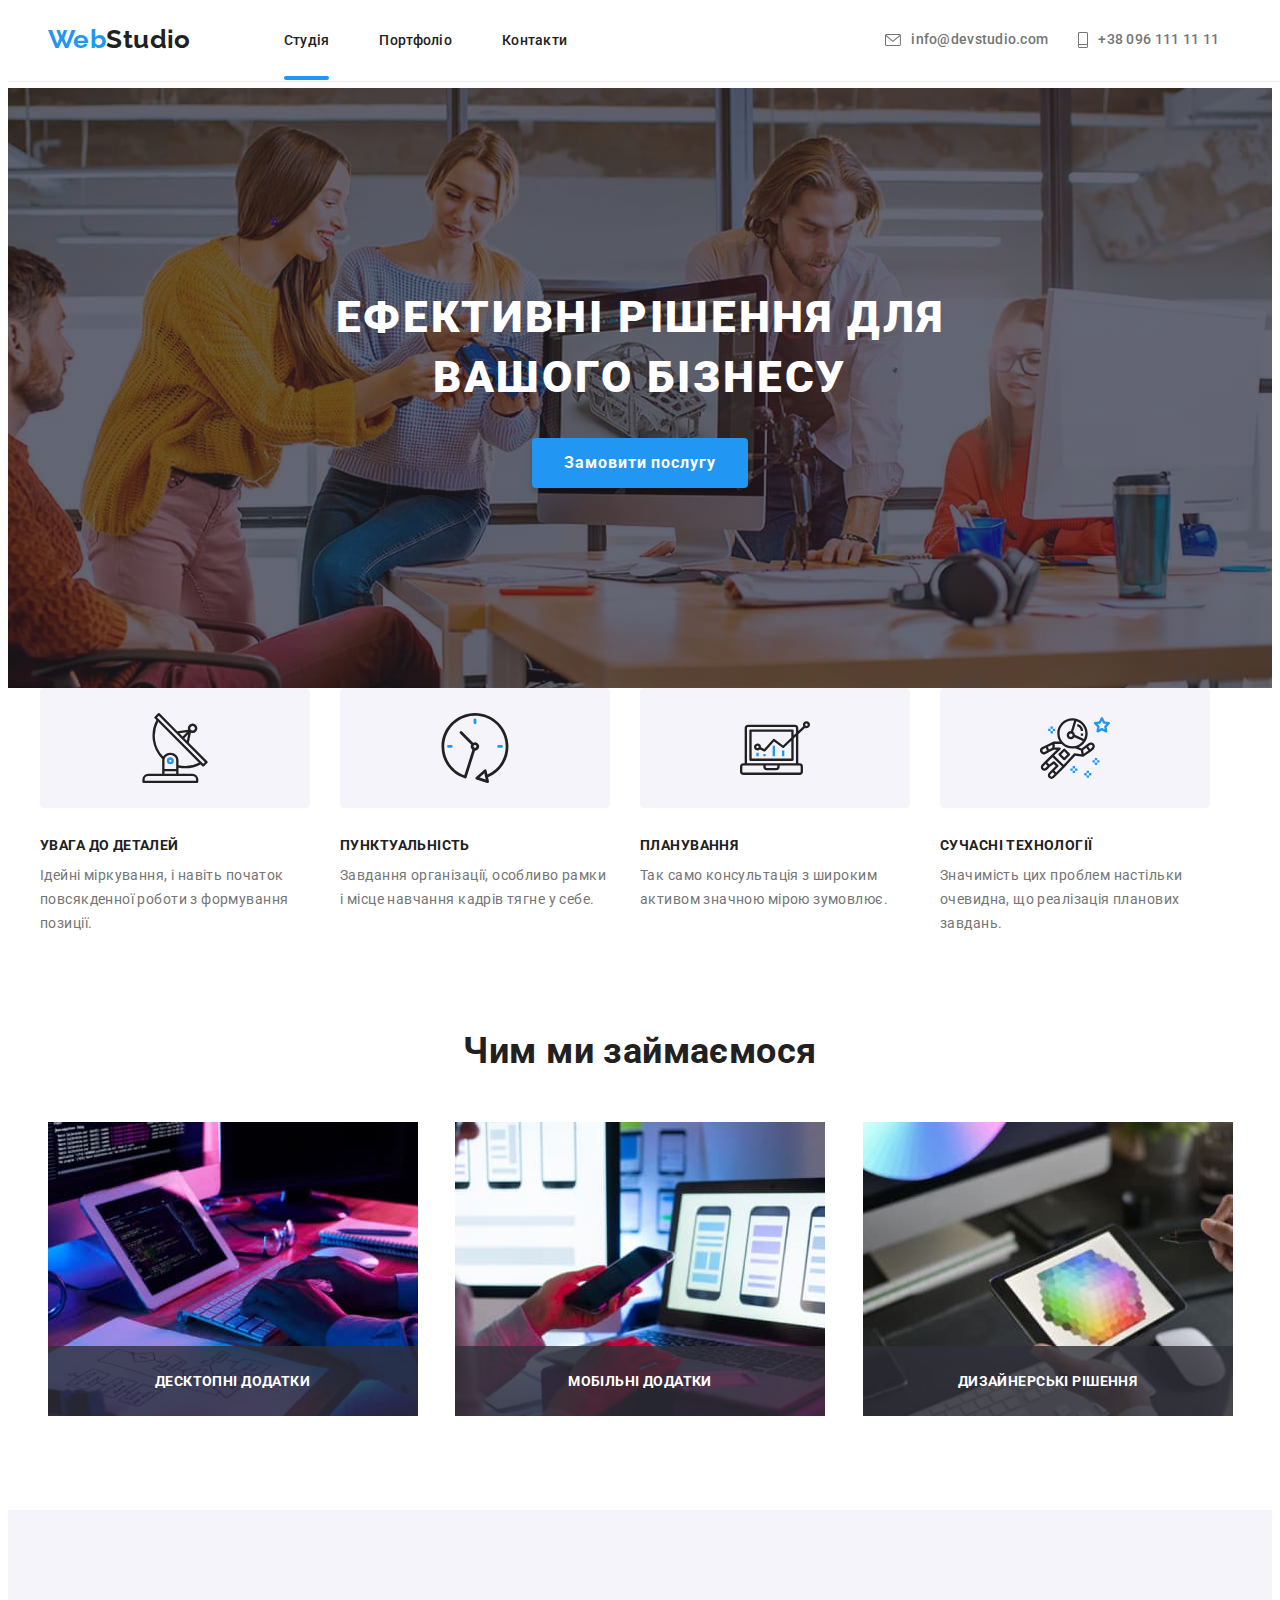
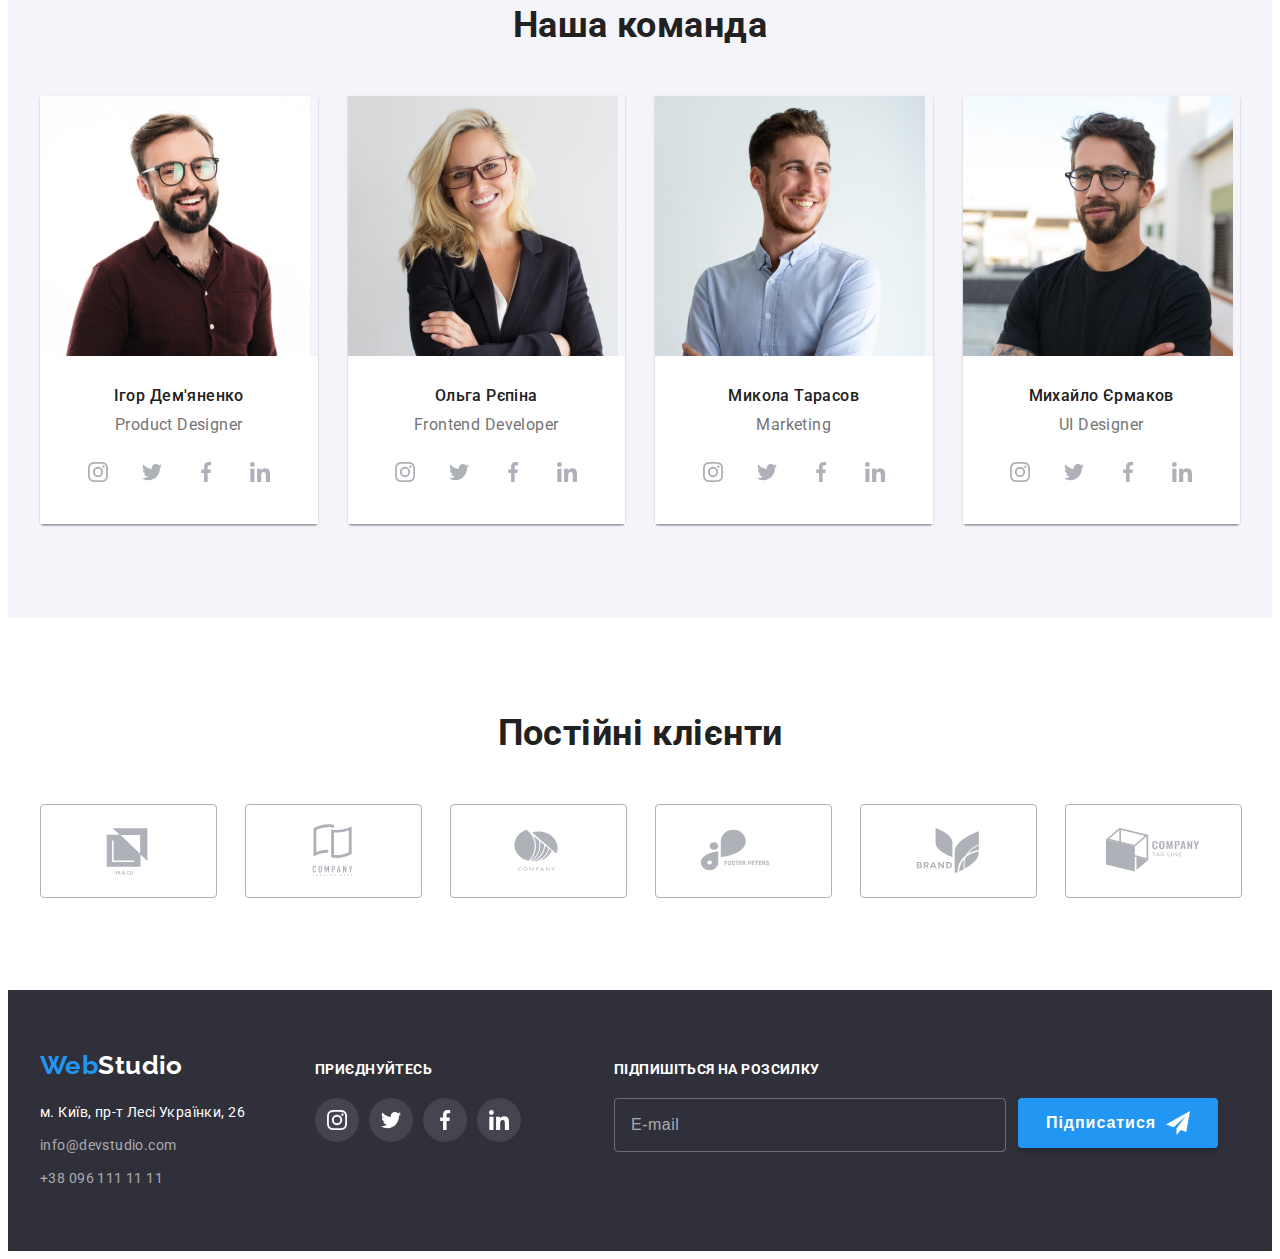
==== commit 5a4f0488: "v.0.7." ====
--- a/index.html
+++ b/index.html
@@ -17,94 +17,94 @@
         <title>WebStudio</title>
     </head>
 
-      <body>
-    <header class="header">
-      <div class="container">
-        <nav class="header-navigation">
-          <a class="logo header-logo" href="index.html"> Web<span class="word-studio-1">Studio</span></a>
-            <ul class="header-list">
-              <li class="header-item"><a class="header-link current" href="index.html">Студія</a></li>
-              <li class="header-item"><a class="header-link" href="portfolio.html">Портфоліо</a></li>
-              <li class="header-item"><a class="header-link" href="#contacts">Контакти</a></li>
-            </ul>
-
-            <div class="header-contacts">
-              <ul class="header-contacts-list">
-                <li class="header-contacts-item">
-                  <a class="contact-link" href="mailto:info@devstudio.com">
-                    <svg width="16" height="12">
-                      <use href="./img/icons.svg#icon-mail-icon"></use>
-                    </svg>
-                    info@devstudio.com
-                  </a>
-                </li>
-                <li class="header-contacts-item">
-                  <a class="contact-link" href="tel:+380961111111">
-                    <svg width="10" height="16">
-                      <use href="./img/icons.svg#icon-phone-icon"></use>
-                    </svg>
-                    +38 096 111 11 11
-                  </a>
-                </li>
+    <body>
+      <header class="header">
+        <div class="container header__container">
+          <nav class="navigation header__navigation">
+            <a class="logo navigation__logo" href="index.html"> Web<span class="studio--color-light">Studio</span></a>
+              <ul class="menu menu__list">
+                <li class="menu__item"><a class="menu__link current" href="index.html">Студія</a></li>
+                <li class="menu__item"><a class="menu__link" href="portfolio.html">Портфоліо</a></li>
+                <li class="menu__item"><a class="menu__link" href="#contacts">Контакти</a></li>
               </ul>
-            </div>
-        </nav>
-      </div>
-    </header>
+
+              <div class="contacts header__contacts">
+                <ul class="contacts__list">
+                  <li class="contacts__item">
+                    <a class="contacts__link" href="mailto:info@devstudio.com">
+                      <svg width="16" height="12">
+                        <use href="./img/icons.svg#icon-mail-icon"></use>
+                      </svg>
+                      info@devstudio.com
+                    </a>
+                  </li>
+                  <li class="contacts__item">
+                    <a class="contacts__link" href="tel:+380961111111">
+                      <svg width="10" height="16">
+                        <use href="./img/icons.svg#icon-phone-icon"></use>
+                      </svg>
+                      +38 096 111 11 11
+                    </a>
+                  </li>
+                </ul>
+              </div>
+          </nav>
+        </div>
+      </header>
 
     <main>
-      <section class="banner">
-        <div class="container">
-          <h1 class="banner-title">Ефективні рішення для вашого бізнесу</h1>
-          <button class="banner-button" type="button" data-modal-open>Замовити послугу</button>
+      <section class="banner main__banner">
+        <div class="container banner__container">
+          <h1 class="banner__title">Ефективні рішення для вашого бізнесу</h1>
+          <button class="banner__button" type="button" data-modal-open>Замовити послугу</button>
         </div>
-        </section>
-
-            <section class="hero">
-              <div class="container">
-                    <ul class="hero-list">
-                        <li class="hero-item">
-                          <div class="hero-icon-box">
-                            <svg class="hero-icon" width="70" height="70">
+      </section>
+
+      <section class="features">
+              <div class="container features__container">
+                    <ul class="features__list">
+                        <li class="features__item">
+                          <div class="features__wrap">
+                            <svg class="features__icon" width="70" height="70">
                               <use href="./img/icons.svg#icon-antenna"></use>
                             </svg>
                           </div>
-                          <h3 class="hero-title">УВАГА ДО ДЕТАЛЕЙ</h3>
-                          <p class="hero-text">Ідейні міркування, і навіть початок повсякденної роботи з формування позиції.</p>
+                          <h3 class="features__title">УВАГА ДО ДЕТАЛЕЙ</h3>
+                          <p class="features__text">Ідейні міркування, і навіть початок повсякденної роботи з формування позиції.</p>
                         </li>
 
-                        <li class="hero-item">
-                          <div class="hero-icon-box">
-                            <svg class="hero-icon" width="70" height="70">
+                        <li class="features__item">
+                          <div class="features__wrap">
+                            <svg class="features__icon" width="70" height="70">
                               <use href="./img/icons.svg#icon-clock"></use>
                             </svg>
                           </div>
-                          <h3 class="hero-title">ПУНКТУАЛЬНІСТЬ</h3>
-                          <p class="hero-text">Завдання організації, особливо рамки і місце навчання кадрів тягне у себе.</p>
+                          <h3 class="features__title">ПУНКТУАЛЬНІСТЬ</h3>
+                          <p class="features__text">Завдання організації, особливо рамки і місце навчання кадрів тягне у себе.</p>
                         </li>
 
-                        <li class="hero-item">
-                          <div class="hero-icon-box">
-                            <svg class="hero-icon" width="70" height="70">
+                        <li class="features__item">
+                          <div class="features__wrap">
+                            <svg class="features__icon" width="70" height="70">
                               <use href="./img/icons.svg#icon-diagram"></use>
                             </svg>
                           </div>
-                          <h3 class="hero-title">ПЛАНУВАННЯ</h3>
-                          <p class="hero-text">Так само консультація з широким активом значною мірою зумовлює.</p>
+                          <h3 class="features__title">ПЛАНУВАННЯ</h3>
+                          <p class="features__text">Так само консультація з широким активом значною мірою зумовлює.</p>
                         </li>
 
-                        <li class="hero-item">
-                          <div class="hero-icon-box">
-                            <svg class="hero-icon" width="70" height="70">
+                        <li class="features__item">
+                          <div class="features__wrap">
+                            <svg class="features__icon" width="70" height="70">
                               <use href="./img/icons.svg#icon-astronaut"></use>
                             </svg>
                           </div>
-                          <h3 class="hero-title">СУЧАСНІ ТЕХНОЛОГІЇ</h3>
-                          <p class="hero-text">Значимість цих проблем настільки очевидна, що реалізація планових завдань.</p>
+                          <h3 class="features__title">СУЧАСНІ ТЕХНОЛОГІЇ</h3>
+                          <p class="features__text">Значимість цих проблем настільки очевидна, що реалізація планових завдань.</p>
                         </li>
                     </ul>
               </div>
-            </section>
+      </section>
 
             <section class="projects">
                 <div class="container">
@@ -342,7 +342,7 @@
         <footer>
           <div class="footer-container container">
             <div class="footer-logo-contacts">
-            <a class="logo footer-logo" href="index.html"> Web<span class="word-studio-2">Studio</span></a>
+            <a class="logo footer-logo" href="index.html"> Web<span class="studio--color-dark">Studio</span></a>
                 <address id="contacts">
                     <ul>
                         <li class="contact-item"><a class="adds" href="https://goo.gl/maps/CPtrU1FHBa2aNyZL9" target="_blank" rel="noopener noreferrer nofollow" >м. Київ, пр-т Лесі Українки, 26 </a></li>
--- a/styles/styles.css
+++ b/styles/styles.css
@@ -30,11 +30,6 @@
 
 /*---------- footer-logo-contacts ----------*/
 
-address{
-  display: flex;
-  gap: 70px;
-}
-
 /*---------- footer-soc-networks ----------*/
 
 /*---------- footer-subscription ----------*/
--- a/css/main.min.css
+++ b/css/main.min.css
@@ -1 +1 @@
-:root{--primary-text-color: #757575;--secondary-text-color: #212121;--white-color: #FFFFFF;--black-color: #000000;--background-our-team: #F5F4FA;--background-hero-footer: #2F303A;--accent-color: #2196F3;--button-active: #188CE8;--body-color: #F5F5F5;--bottom-color: #ECECEC;--icon-color: #AFB1B8;--projects-description: rgba(47, 48, 58, 0.8);--portfolio-definition: rgba(33, 150, 243, 0.9);--overlay: rgba(0, 0, 0, 0.2);--animation: 250ms cubic-bezier(0.4, 0, 0.2, 1);--modal-border-color: rgba(33, 33, 33, 0.2);--placeholder-color: rgba(117, 117, 117, 0.5)}p,h1,h2,h3,h4,h5,h6{margin:0}ul,ol{margin:0;padding-left:0}button{cursor:pointer}address{font-style:normal}img{display:block;max-width:100%;height:auto}a{text-decoration:none}ul{list-style:none}html{scroll-behavior:smooth}body{font-family:"Roboto",sans-serif;font-size:14px;letter-spacing:.03em;background-color:var(--white-color);padding-top:80px}.visually-hidden{position:absolute;white-space:nowrap;width:1px;height:1px;overflow:hidden;border:0;padding:0;clip:rect(0 0 0 0);-webkit-clip-path:inset(50%);clip-path:inset(50%);margin:-1px}.container{width:1200px;padding-left:15px;padding-right:15px;margin:0 auto}.header{background:var(--white-color);flex-direction:row;border-bottom-width:1px;border-bottom-style:solid;border-bottom-color:var(--bottom-color);position:fixed;width:100%;top:0;z-index:5}.logo{font-family:"Raleway";font-weight:700;font-size:26px;line-height:1.19;color:var(--accent-color)}.header-logo{padding-top:24px;padding-bottom:25px}.word-studio-1{color:var(--secondary-text-color)}.header-navigation{display:flex}.header-list{padding:32px 318px 32px 93px;display:flex;gap:50px}.header-link{font-weight:500;line-height:1.14;letter-spacing:.02em;color:var(--secondary-text-color);gap:50px;position:relative;transition:color var(--animation)}.header-link:hover,.header-link:focus,.current:visited{color:var(--accent-color)}.current:after{content:"";display:block;width:100%;height:4px;background-color:var(--accent-color);border-radius:2px;bottom:-32px;position:absolute}.header-contacts{padding-top:32px;padding-bottom:32px}.header-contacts-list{display:flex;gap:30px}.contact-link{font-weight:500;line-height:1.14;letter-spacing:.02em;color:var(--primary-text-color);fill:currentColor;display:flex;align-items:center;gap:10px;transition:color var(--animation)}.contact-link:hover,.contact-link:focus{color:var(--accent-color)}.hero{padding-top:94px}.banner{background:var(--background-hero-footer);padding:200px 0;background-image:linear-gradient(rgba(47, 48, 58, 0.4), rgba(47, 48, 58, 0.4)),url(../img/hero-bg.jpg);background-repeat:no-repeat;background-position:center;background-size:cover;max-width:1600px;margin:0 auto}.banner-title{font-weight:900;font-size:44px;line-height:1.36;text-align:center;letter-spacing:.06em;text-transform:uppercase;color:var(--white-color);width:696px;margin:0 auto}.banner-button{border:0;border-radius:0;font-family:"Roboto";font-weight:700;font-size:16px;line-height:1.88;text-align:center;letter-spacing:.06em;color:var(--white-color);background-color:var(--accent-color);cursor:pointer;margin:0 auto;display:block;margin-top:30px;padding:10px 32px;box-shadow:0px 4px 4px rgba(0,0,0,.15);border-radius:4px}.banner-button:hover{background-color:var(--button-active);transition:background-color var(--animation)}.hero-list{height:248px;display:flex;gap:30px}.hero-item{width:270px}.hero-item:nth-child(2),.hero-item:nth-child(3){height:224px}.hero-icon-box{width:270px;height:120px;margin-bottom:30px;background:var(--background-our-team);border-radius:4px;display:flex;align-items:center;justify-content:center}.hero-title{font-weight:700;font-size:14px;line-height:1.14;text-transform:uppercase;color:var(--secondary-text-color);margin-bottom:10px}.hero-text{line-height:1.71;color:var(--primary-text-color)}.projects,.partners{padding-top:94px;padding-bottom:94px}.projects-title,.team-title,.partners-title{font-weight:700;font-size:36px;line-height:1.17;text-align:center;color:var(--secondary-text-color);margin-bottom:50px}.projects-list{display:flex;gap:30px;justify-content:space-evenly}.projects-card{position:relative}.projects-description{position:absolute;bottom:0;display:flex;align-items:center;justify-content:center;width:100%;height:70px;background:var(--projects-description);text-transform:uppercase;color:var(--white-color)}/*# sourceMappingURL=main.min.css.map */+:root{--primary-text-color: #757575;--secondary-text-color: #212121;--white-color: #FFFFFF;--black-color: #000000;--background-our-team: #F5F4FA;--background-hero-footer: #2F303A;--accent-color: #2196F3;--button-active: #188CE8;--body-color: #F5F5F5;--bottom-color: #ECECEC;--icon-color: #AFB1B8;--projects-description: rgba(47, 48, 58, 0.8);--portfolio-definition: rgba(33, 150, 243, 0.9);--overlay: rgba(0, 0, 0, 0.2);--animation: 250ms cubic-bezier(0.4, 0, 0.2, 1);--modal-border-color: rgba(33, 33, 33, 0.2);--placeholder-color: rgba(117, 117, 117, 0.5)}p,h1,h2,h3,h4,h5,h6{margin:0}ul,ol{margin:0;padding-left:0}button{cursor:pointer}address{font-style:normal}img{display:block;max-width:100%;height:auto}a{text-decoration:none}ul{list-style:none}html{scroll-behavior:smooth}body{font-family:"Roboto",sans-serif;font-size:14px;letter-spacing:.03em;background-color:var(--white-color);padding-top:80px}main{color:var(--background-our-team)}.visually-hidden{position:absolute;white-space:nowrap;width:1px;height:1px;overflow:hidden;border:0;padding:0;clip:rect(0 0 0 0);-webkit-clip-path:inset(50%);clip-path:inset(50%);margin:-1px}.container{width:1200px;padding-left:15px;padding-right:15px;margin:0 auto}.header{background:var(--white-color);flex-direction:row;border-bottom-width:1px;border-bottom-style:solid;border-bottom-color:var(--bottom-color);position:fixed;width:100%;top:0;z-index:5}.logo{font-family:"Raleway";font-weight:700;font-size:26px;line-height:1.19;color:var(--accent-color)}.navigation__logo{padding-top:24px;padding-bottom:25px}.studio--color-light{color:var(--secondary-text-color)}.studio--color-dark{color:var(--white-color)}.header__navigation{display:flex}.menu__list{padding:32px 318px 32px 93px;display:flex;gap:50px}.menu__link{font-weight:500;line-height:1.14;letter-spacing:.02em;color:var(--secondary-text-color);gap:50px;position:relative;transition:color var(--animation)}.menu__link:hover,.menu__link:focus{color:var(--accent-color)}.current:visited{color:var(--accent-color)}.current:after{content:"";display:block;width:100%;height:4px;background-color:var(--accent-color);border-radius:2px;bottom:-32px;position:absolute}.header__contacts{padding-top:32px;padding-bottom:32px}.contacts__list{display:flex;gap:30px}.contacts__link{font-weight:500;line-height:1.14;letter-spacing:.02em;color:var(--primary-text-color);fill:currentColor;display:flex;align-items:center;gap:10px;transition:color var(--animation)}.contacts__link:hover,.contacts__link:focus{color:var(--accent-color)}.hero{padding-top:94px}.main__banner{background:var(--background-hero-footer);padding:200px 0;background-image:linear-gradient(rgba(47, 48, 58, 0.4), rgba(47, 48, 58, 0.4)),url(../img/hero-bg.jpg);background-repeat:no-repeat;background-position:center;background-size:cover;max-width:1600px;margin:0 auto}.banner__title{font-weight:900;font-size:44px;line-height:1.36;text-align:center;letter-spacing:.06em;text-transform:uppercase;color:var(--white-color);width:696px;margin:0 auto}.banner__button{border:0;border-radius:0;font-family:"Roboto";font-weight:700;font-size:16px;line-height:1.88;text-align:center;letter-spacing:.06em;color:var(--white-color);background-color:var(--accent-color);cursor:pointer;margin:0 auto;display:block;margin-top:30px;padding:10px 32px;box-shadow:0px 4px 4px rgba(0,0,0,.15);border-radius:4px}.banner__button:hover{background-color:var(--button-active);transition:background-color var(--animation)}.features__list{height:248px;display:flex;gap:30px}.features__item{width:270px}.features__item:nth-child(2),.features__item:nth-child(3){height:224px}.features__wrap{width:270px;height:120px;margin-bottom:30px;background:var(--background-our-team);border-radius:4px;display:flex;align-items:center;justify-content:center}.features__title{font-weight:700;font-size:14px;line-height:1.14;text-transform:uppercase;color:var(--secondary-text-color);margin-bottom:10px}.features__text{line-height:1.71;color:var(--primary-text-color)}.projects{padding-top:94px;padding-bottom:94px}.projects-title{font-weight:700;font-size:36px;line-height:1.17;letter-spacing:none;text-align:center;color:var(--secondary-text-color);margin-bottom:50px}.projects-list{display:flex;gap:30px;justify-content:space-evenly}.projects-card{position:relative}.projects-description{position:absolute;bottom:0;display:flex;align-items:center;justify-content:center;width:100%;height:70px;background:var(--projects-description);text-transform:uppercase;color:var(--white-color)}.team{background:var(--background-our-team);padding-top:94px;padding-bottom:94px}.team-title{font-weight:700;font-size:36px;line-height:1.17;letter-spacing:none;text-align:center;color:var(--secondary-text-color);margin-bottom:50px}.team-list{display:flex;gap:30px;justify-content:space-evenly}.team-item{box-shadow:0px 1px 3px rgba(0,0,0,.12),0px 1px 1px rgba(0,0,0,.14),0px 2px 1px rgba(0,0,0,.2);border-radius:0px 0px 4px 4px;width:calc((100% - 90px)/4);text-align:center}.team-name{font-weight:500;font-size:16px;line-height:1.19;color:var(--secondary-text-color);margin-bottom:10px;padding-left:auto;padding-right:auto}.team-position{margin-bottom:16px;font-size:16px;line-height:1.19;color:var(--primary-text-color)}.team-soc-list{display:flex;justify-content:center;gap:10px}.team-soc-item{width:44px;height:44px}.team-soc-link{width:100%;height:100%;background:var(--white-color);border-radius:50%;display:flex;align-items:center;justify-content:center;fill:var(--icon-color);transition:background-color var(--animation),fill var(--animation)}.team-soc-link:hover,.team-soc-link:focus{background-color:var(--accent-color);fill:var(--white-color)}.description{background:var(--white-color);padding-top:30px;padding-bottom:30px;align-items:center}.partners{padding-top:94px;padding-bottom:94px}.partners-title{font-weight:700;font-size:36px;line-height:1.17;letter-spacing:none;text-align:center;color:var(--secondary-text-color);margin-bottom:50px}.partners-list{display:flex;gap:30px}.partners-item{width:calc((100% - 150px)/6);height:92px}.partners-link{width:100%;height:100%;border:1px solid var(--icon-color);border-radius:4px;display:flex;align-items:center;justify-content:center;transition:border-color var(--animation)}.partners-link:hover,.partners-link:focus{border-color:var(--accent-color)}.partners-icon{fill:var(--icon-color);transition:fill var(--animation)}.partners-link:hover .partners-icon,.partners-link:focus .partners-icon{fill:var(--accent-color)}.filter-container{margin-bottom:50px}.filter-list{display:flex;gap:8px;justify-content:center}.filter-btn{border:0;border-radius:0;color:var(--secondary-text-color);background:var(--background-our-team);cursor:pointer;margin:0 auto;display:block;padding:6px 22px;border-radius:4px;transition:color var(--animation),background-color var(--animation),box-shadow var(--animation)}.filter-btn:hover,.filter-btn:focus,.filter-btn:visited{color:var(--white-color);background-color:var(--accent-color);box-shadow:0px 3px 1px rgba(0,0,0,.1),0px 1px 2px rgba(0,0,0,.08),0px 2px 2px rgba(0,0,0,.12)}.btn-title{font-family:"Roboto";font-weight:500;font-size:16px;line-height:1.62;text-align:center}.project{padding-bottom:94px;padding-top:94px}.project-list{display:flex;flex-wrap:wrap;justify-content:center;gap:30px}.project-item:hover .definition-text{transform:translateY(0)}.project-card{transition:box-shadow var(--animation)}.project-card:hover,.project-card:focus{box-shadow:0px 1px 1px rgba(0,0,0,.12),0px 4px 4px rgba(0,0,0,.06),1px 4px 6px rgba(0,0,0,.16)}.project-definition{position:relative;overflow:hidden;transition:opacity var(--animation)}.project-name{font-weight:700;font-size:18px;line-height:2;letter-spacing:.06em;color:var(--secondary-text-color)}.project-type{font-size:16px;line-height:1.88;color:var(--primary-text-color)}.definition-text{position:absolute;top:0;left:0;padding:63px 24px;color:var(--white-color);font-size:18px;line-height:1.56;background-color:var(--portfolio-definition);height:100%;transform:translateY(100%);transition:transform var(--animation);overflow:auto}.portfolio-description{background:var(--white-color);padding:20px 24px;border:1px solid #eee}footer{background:var(--background-hero-footer);padding-top:60px;padding-bottom:60px}.footer-container{display:flex;align-items:baseline}address{display:flex;gap:70px}.footer-logo{display:block;margin-bottom:20px}.contact-item:not(:last-child){margin-bottom:9px}.adds{font-style:normal;line-height:1.71;color:var(--white-color);transition:color var(--animation)}.adds:hover,.adds:focus{color:var(--accent-color)}.footer-contact-link{font-style:normal;font-weight:400;line-height:1.71;color:rgba(255,255,255,.6);transition:color var(--animation)}.footer-contact-link:hover,.footer-contact-link:focus{color:var(--accent-color)}.footer-soc-networks{margin-left:70px}.footer-soc-title,.footer-subscription-title{font-weight:700;font-size:14px;line-height:1.14;text-transform:uppercase;color:var(--white-color);margin-bottom:20px}.footer-soc-list{display:flex;justify-content:center;gap:10px}.footer-soc-item{width:44px;height:44px}.footer-soc-link{width:100%;height:100%;background:rgba(255,255,255,.1);border-radius:50%;display:flex;align-items:center;justify-content:center;fill:var(--white-color);transition:background-color var(--animation),fill var(--animation)}.footer-soc-link:hover,.footer-soc-link:focus{background-color:var(--accent-color);fill:var(--white-color)}.footer-subscription{margin-left:93px}.footer-field{margin-top:20px;display:flex}.footer-input{width:358px;height:50px;padding-left:16px;padding-right:16px;background-color:rgba(0,0,0,0);color:var(--white-color);border:1px solid rgba(255,255,255,.3);border-radius:4px;outline:rgba(0,0,0,0);transition:border-color var(--animation)}.footer-input:focus{border-color:var(--accent-color)}.footer-input::-moz-placeholder{font-size:16px;line-height:1.25;letter-spacing:.03em;color:rgba(255,255,255,.6)}.footer-input:-ms-input-placeholder{font-size:16px;line-height:1.25;letter-spacing:.03em;color:rgba(255,255,255,.6)}.footer-input::placeholder{font-size:16px;line-height:1.25;letter-spacing:.03em;color:rgba(255,255,255,.6)}.footer-input-icon{fill:var(--white-color);margin-left:10px}.footer-submit{width:200px;height:50px;font-weight:700;font-size:16px;line-height:1.88;letter-spacing:.06em;color:var(--white-color);background-color:var(--accent-color);box-shadow:0px 4px 4px rgba(0,0,0,.15);border-radius:4px;border:rgba(0,0,0,0);display:flex;align-items:center;justify-content:center;margin-left:12px;transition:background-color var(--animation)}.footer-submit:hover{background-color:var(--button-active)}.backdrop{height:100%;width:100%;top:0;position:fixed;z-index:10;background-color:var(--overlay);transition:opacity var(--animation),visibility var(--animation)}.backdrop.is-hidden{opacity:0;visibility:hidden;pointer-events:none}.backdrop.is-hidden .modal{transform:translate(-50%, -50%);border-radius:50%}.modal{width:528px;min-height:581px;background-color:var(--white-color);box-shadow:0px 1px 3px rgba(0,0,0,.12),0px 1px 1px rgba(0,0,0,.14),0px 2px 1px rgba(0,0,0,.2);border-radius:4px;position:absolute;top:50%;left:50%;bottom:50%;transform:translate(-50%, -50%);transition:transform var(--animation),border-radius var(--animation)}.modal-close{width:30px;height:30px;background-color:var(--white-color);border:1px solid rgba(0,0,0,.1);border-radius:50%;position:absolute;top:8px;right:8px;display:flex;align-items:center;justify-content:center;cursor:pointer;transition:fill var(--animation)}.modal-close:hover,.modal-close:focus{fill:var(--accent-color)}.modal-title{font-weight:700;font-size:20px;line-height:1.15;color:var(--secondary-text-color);text-align:center;margin-top:40px}.modal-form{margin-top:12px;margin-bottom:40px;margin-left:40px;margin-right:40px}.modal-field{margin-top:10px;margin-bottom:10px}.modal-field-comment{margin-top:10px;margin-bottom:20px}.modal-input{width:100%;height:40px;border:1px solid var(--modal-border-color);border-radius:4px;line-height:1.1666666667;letter-spacing:.01em;padding-left:42px;padding-right:15px;outline:rgba(0,0,0,0);transition:border-color var(--animation)}.modal-input:focus{border-color:var(--accent-color)}.modal-input::-moz-placeholder, .modal-input::-moz-placeholder{font-size:12px;color:var(--placeholder-color)}.modal-input:-ms-input-placeholder, .modal-input:-ms-input-placeholder{font-size:12px;color:var(--placeholder-color)}.modal-input::placeholder,.modal-input::placeholder{font-size:12px;color:var(--placeholder-color)}.modal-input:focus+.modal-input{fill:var(--accent-color)}.modal-input-icon{position:absolute;left:20px;top:50%;transform:translateY(-50%);transition:fill var(--animation)}.modal-text{width:100%;height:120px;border:1px solid var(--modal-border-color);border-radius:4px;padding:12px;resize:none;outline:rgba(0,0,0,0);transition:border-color var(--animation)}.modal-text:focus{border-color:var(--accent-color)}.modal-submit{outline:rgba(0,0,0,0);font-weight:700;font-size:16px;line-height:1.88;text-align:center;letter-spacing:.06em;color:var(--white-color);background-color:var(--accent-color);cursor:pointer;margin:0 auto;display:block;padding:10px 52px;box-shadow:0px 4px 4px rgba(0,0,0,.15);border-radius:4px;margin-top:30px;border:rgba(0,0,0,0);transition:background-color var(--animation)}.modal-submit:hover,.modal-submit:focus{background-color:var(--button-active)}.input-label{display:block;font-size:12px;line-height:1.1666666667;letter-spacing:.01em;color:var(--secondary-text-color);margin-bottom:4px}.input-wrap{position:relative;margin-top:px}.checkbox-label{font-size:14px;line-height:1.71;color:var(--primary-text-color);display:flex;align-items:center;justify-content:center}.checkbox-label span{width:16px;height:15px;border:1px solid var(--black-color);box-shadow:0px 4px 4px rgba(0,0,0,.25);border-radius:2px;margin-right:7px;display:flex;align-items:center;justify-content:center;fill:rgba(0,0,0,0);transition:border-color var(--animation),fill var(--animation),background-color var(--animation)}.checkbox-input:checked+.checkbox-label span{background-color:var(--accent-color);border-color:rgba(0,0,0,0);fill:var(--white-color)}.checkbox-input:focus+.checkbox-label span{border-color:var(--accent-color)}.term-link{padding-left:5px;font-size:14px;line-height:1.71;color:var(--accent-color);text-decoration:underline;-webkit-text-decoration-skip-ink:none;text-decoration-skip-ink:none}/*# sourceMappingURL=main.min.css.map */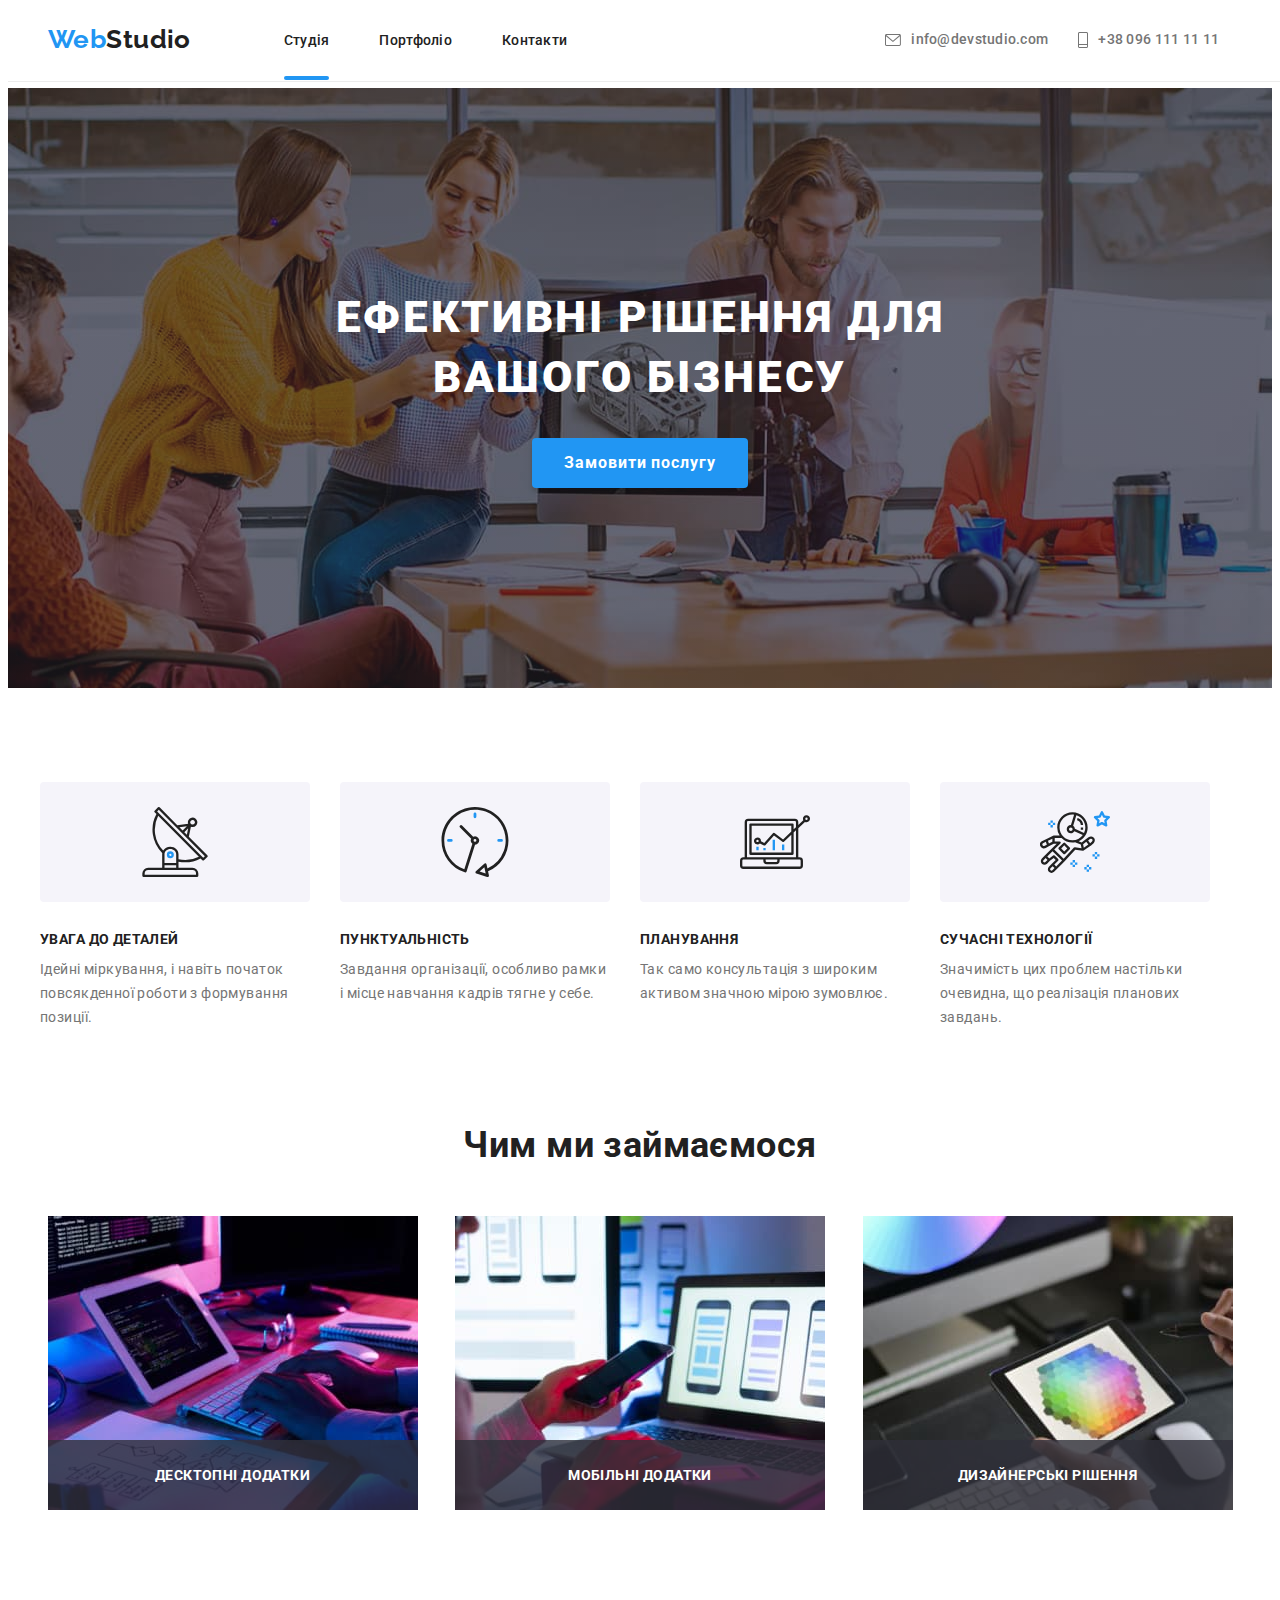
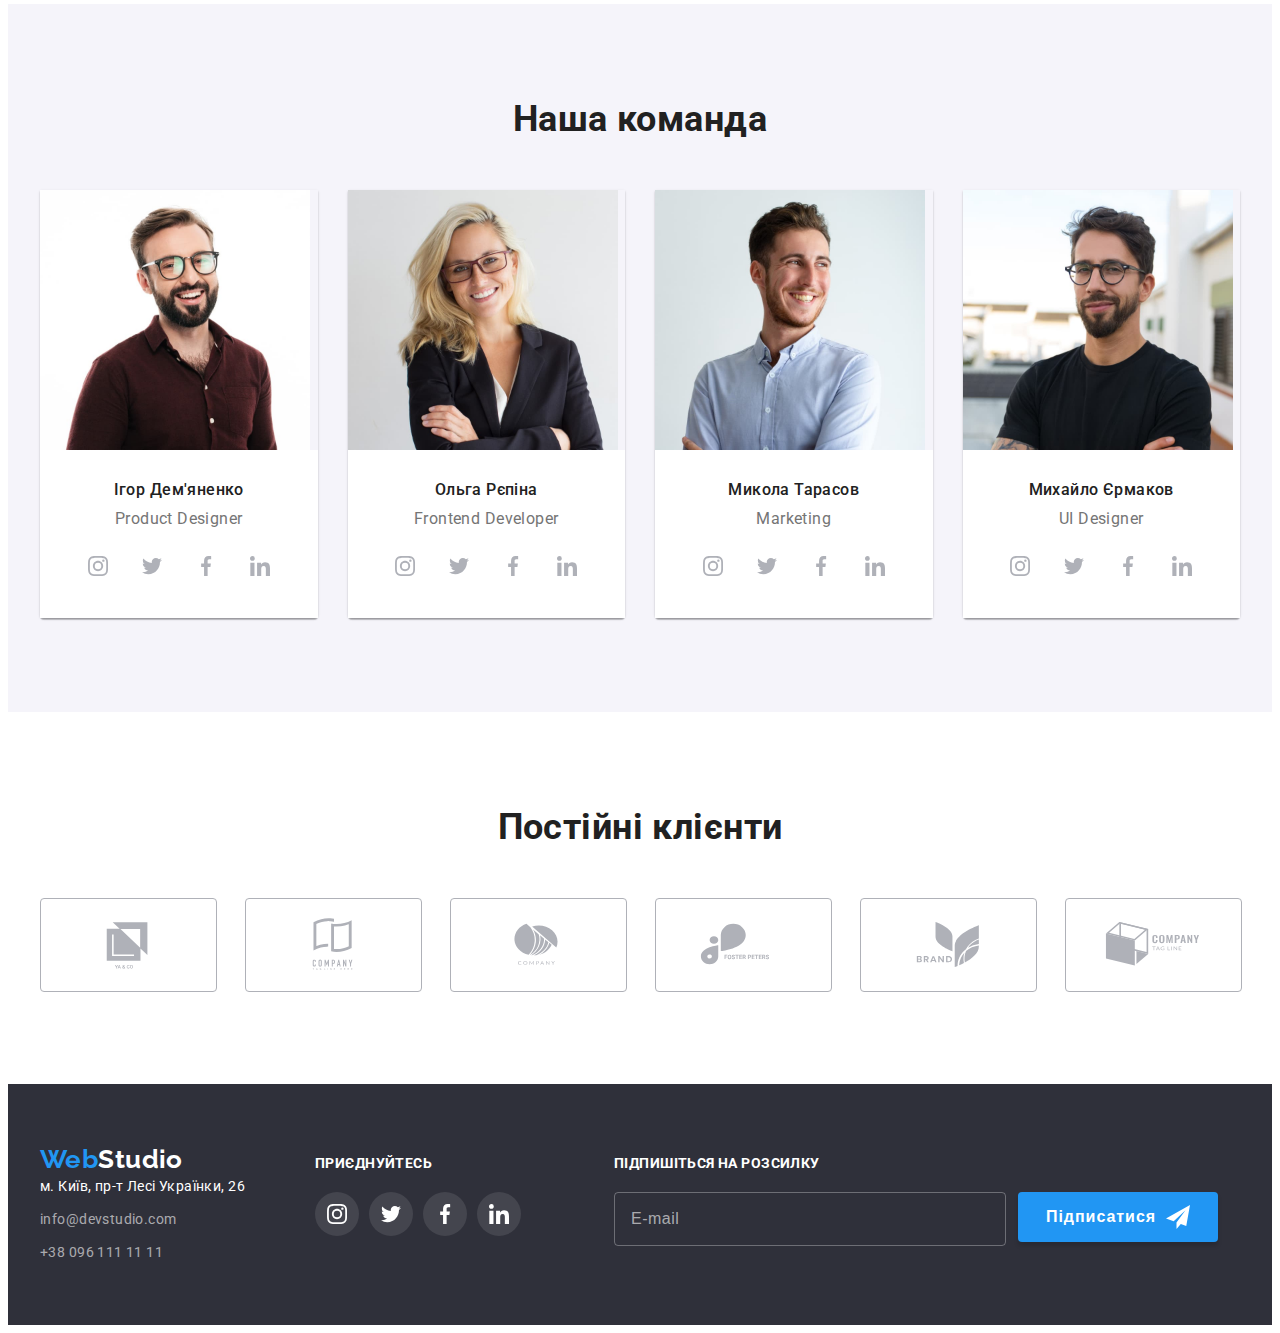
==== commit 8c10a536: "v.0.8." ====
--- a/index.html
+++ b/index.html
@@ -106,308 +106,342 @@
               </div>
       </section>
 
-            <section class="projects">
-                <div class="container">
-                  <h2 class="projects-title">Чим ми займаємося</h2>
-                      <ul class="projects-list">
-                          <li class="projects-item">
-                            <div class="projects-card">
-                              <img src="img/works-1.jpg" alt="Робота за комп'ютером" width="370" height="294">
-                              <h4 class="projects-description">Десктопні додатки</h4>
-                            </div>
-                          </li>
-                          <li class="projects-ite">
-                            <div class="projects-card">
-                              <img src="img/works-2.jpg" alt="Робота зі смартфоном за комп'ютером" width="370" height="294">
-                              <h4 class="projects-description">Мобільні додатки</h4>
-                            </div>
-                          </li>
-                          <li class="projects-ite">
-                            <div class="projects-card">
-                              <img src="img/works-3.jpg" alt="Робота з планшетом за комп'ютером" width="370" height="294">
-                              <h4 class="projects-description">Дизайнерські рішення</h4>
-                            </div>
-                          </li>    
-                      </ul>
-                </div>
-            </section>
-
-            <section class="team">
-              <div class="container">
-                <h2 class="team-title">Наша команда</h2>
-                  <ul class="team-list">
-                    <li class="team-item"> 
-                            <img src="img/teammate-1.jpg" alt="Член команди 1" width="270" height="260">
-                            <div class="description">
-                              <h3 class="team-name">Ігор Дем'яненко</h3>
-                              <p class="team-position">Product Designer</p>
-                              <ul class="team-soc-list">
-                                <li class="team-soc-item">
-                                  <a href="" class="team-soc-link">
-                                    <svg class="team-soc-icon" width="20" height="20">
-                                    <use href="./img/icons.svg#icon-instagram"></use>
-                                    </svg>
-                                  </a>
-                                </li>
-                                <li class="team-soc-item">
-                                  <a href="" class="team-soc-link">
-                                    <svg class="team-soc-icon" width="20" height="20">
-                                    <use href="./img/icons.svg#icon-twitter"></use>
-                                    </svg>
-                                  </a>
-                                </li>
-                                <li class="team-soc-item">
-                                  <a href="" class="team-soc-link">
-                                    <svg class="team-soc-icon" width="20" height="20">
-                                    <use href="./img/icons.svg#icon-facebook"></use>
-                                    </svg>
-                                  </a>
-                                </li>
-                                <li class="team-soc-item">
-                                  <a href="" class="team-soc-link">
-                                    <svg class="team-soc-icon" width="20" height="20">
-                                    <use href="./img/icons.svg#icon-linkedin"></use>
-                                    </svg>
-                                  </a>
-                                </li>
-                              </ul>
-                            </div>
-                        </li>
-                        <li class="team-item"> 
-                            <img src="img/teammate-2.jpg" alt="Член команди 2" width="270" height="260">
-                            <div class="description">
-                            <h3 class="team-name">Ольга Рєпіна</h3>
-                            <p class="team-position">Frontend Developer</p>
-                            <ul class="team-soc-list">
-                              <li class="team-soc-item">
-                                <a href="" class="team-soc-link">
-                                  <svg class="team-soc-icon" width="20" height="20">
-                                  <use href="./img/icons.svg#icon-instagram"></use>
-                                  </svg>
-                                </a>
-                              </li>
-                              <li class="team-soc-item">
-                                <a href="" class="team-soc-link">
-                                  <svg class="team-soc-icon" width="20" height="20">
-                                  <use href="./img/icons.svg#icon-twitter"></use>
-                                  </svg>
-                                </a>
-                              </li>
-                              <li class="team-soc-item">
-                                <a href="" class="team-soc-link">
-                                  <svg class="team-soc-icon" width="20" height="20">
-                                  <use href="./img/icons.svg#icon-facebook"></use>
-                                  </svg>
-                                </a>
-                              </li>
-                              <li class="team-soc-item">
-                                <a href="" class="team-soc-link">
-                                  <svg class="team-soc-icon" width="20" height="20">
-                                  <use href="./img/icons.svg#icon-linkedin"></use>
-                                  </svg>
-                                </a>
-                              </li>
-                            </ul>  
-                            </div>
-                        </li>
-                        <li class="team-item"> 
-                            <img src="img/teammate-3.jpg" alt="Член команди 3" width="270" height="260"> 
-                            <div class="description">
-                            <h3 class="team-name">Микола Тарасов</h3>
-                            <p class="team-position">Marketing</p>
-                            <ul class="team-soc-list">
-                              <li class="team-soc-item">
-                                <a href="" class="team-soc-link">
-                                  <svg class="team-soc-icon" width="20" height="20">
-                                  <use href="./img/icons.svg#icon-instagram"></use>
-                                  </svg>
-                                </a>
-                              </li>
-                              <li class="team-soc-item">
-                                <a href="" class="team-soc-link">
-                                  <svg class="team-soc-icon" width="20" height="20">
-                                  <use href="./img/icons.svg#icon-twitter"></use>
-                                  </svg>
-                                </a>
-                              </li>
-                              <li class="team-soc-item">
-                                <a href="" class="team-soc-link">
-                                  <svg class="team-soc-icon" width="20" height="20">
-                                  <use href="./img/icons.svg#icon-facebook"></use>
-                                  </svg>
-                                </a>
-                              </li>
-                              <li class="team-soc-item">
-                                <a href="" class="team-soc-link">
-                                  <svg class="team-soc-icon" width="20" height="20">
-                                  <use href="./img/icons.svg#icon-linkedin"></use>
-                                  </svg>
-                                </a>
-                              </li>
-                            </ul>
-                            </div> 
-                        </li> 
-                        <li class="team-item"> 
-                            <img src="img/teammate-4.jpg" alt="Член команди 4" width="270" height="260"> 
-                            <div class="description">
-                            <h3 class="team-name">Михайло Єрмаков</h3>
-                            <p class="team-position">UI Designer</p>
-                            <ul class="team-soc-list">
-                              <li class="team-soc-item">
-                                <a href="" class="team-soc-link">
-                                  <svg class="team-soc-icon" width="20" height="20">
-                                  <use href="./img/icons.svg#icon-instagram"></use>
-                                  </svg>
-                                </a>
-                              </li>
-                              <li class="team-soc-item">
-                                <a href="" class="team-soc-link">
-                                  <svg class="team-soc-icon" width="20" height="20">
-                                  <use href="./img/icons.svg#icon-twitter"></use>
-                                  </svg>
-                                </a>
-                              </li>
-                              <li class="team-soc-item">
-                                <a href="" class="team-soc-link">
-                                  <svg class="team-soc-icon" width="20" height="20">
-                                  <use href="./img/icons.svg#icon-facebook"></use>
-                                  </svg>
-                                </a>
-                              </li>
-                              <li class="team-soc-item">
-                                <a href="" class="team-soc-link">
-                                  <svg class="team-soc-icon" width="20" height="20">
-                                  <use href="./img/icons.svg#icon-linkedin"></use>
-                                  </svg>
-                                </a>
-                              </li>
-                            </ul>
-                            </div>
-                      </li>    
-                    </ul>
-              </div>
-            </section>
-
-            <section class="partners">
-              <div class="container">
-                <h2 class="partners-title">Постійні клієнти</h2>
-                <ul class="partners-list">
-                  <li class="partners-item">
-                    <a href="" class="partners-link">
-                      <svg class="partners-icon" width="106" height="60">
-                        <use href="./img/icons.svg#icon-logo-1"></use>
-                      </svg>
-                    </a>
-                  </li>
-                  <li class="partners-item">
-                    <a href="" class="partners-link">
-                      <svg class="partners-icon" width="106" height="60">
-                        <use href="./img/icons.svg#icon-logo-2"></use>
-                      </svg>
-                    </a>
-                  </li>
-                  <li class="partners-item">
-                    <a href="" class="partners-link">
-                      <svg class="partners-icon" width="106" height="60">
-                        <use href="./img/icons.svg#icon-logo-3"></use>
-                      </svg>
-                    </a>
-                  </li>
-                  <li class="partners-item">
-                    <a href="" class="partners-link">
-                      <svg class="partners-icon" width="106" height="60">
-                        <use href="./img/icons.svg#icon-logo-4"></use>
-                      </svg>
-                    </a>
-                  </li>
-                  <li class="partners-item">
-                    <a href="" class="partners-link">
-                      <svg class="partners-icon" width="106" height="60">
-                        <use href="./img/icons.svg#icon-logo-5"></use>
-                      </svg>
-                    </a>
-                  </li>
-                  <li class="partners-item">
-                    <a href="" class="partners-link">
-                      <svg class="partners-icon" width="106" height="60">
-                        <use href="./img/icons.svg#icon-logo-6"></use>
-                      </svg>
-                    </a>
-                  </li>
-                </ul>
-              </div>
-            </section>
+      <section class="pictures projects__pictures">
+        <div class="container pictures__container">
+          <h2 class="pictures__title">Чим ми займаємося</h2>
+            <ul class="pictures__list">
+              <li class="pictures__item">
+                <div class="pictures__wrap">
+                  <img src="img/works-1.jpg" alt="Робота за комп'ютером" width="370" height="294">
+                  <h4 class="pictures__text">Десктопні додатки</h4>
+                </div>
+              </li>
+
+              <li class="pictures__item">
+                <div class="pictures__wrap">
+                  <img src="img/works-2.jpg" alt="Робота зі смартфоном за комп'ютером" width="370" height="294">
+                  <h4 class="pictures__text">Мобільні додатки</h4>
+                </div>
+              </li>
+
+              <li class="pictures__item">
+                <div class="pictures__wrap">
+                  <img src="img/works-3.jpg" alt="Робота з планшетом за комп'ютером" width="370" height="294">
+                  <h4 class="pictures__text">Дизайнерські рішення</h4>
+                </div>
+              </li>    
+            </ul>
+        </div>
+      </section>
+
+      <section class="people people__team">
+        <div class="container people__container">
+          <h2 class="people__title">Наша команда</h2>
+            <ul class="people__list">
+
+              <li class="people__item"> 
+                <img src="img/teammate-1.jpg" alt="Член команди 1" width="270" height="260">
+                <div class="people__wrap">
+                  <h3 class="people__name">Ігор Дем'яненко</h3>
+                  <p class="people__position">Product Designer</p>
+                  <ul class="people__soc soc__list">
+                    
+                    <li class="people__soc-item">
+                      <a href="" class="people__soc-link">
+                        <svg class="people__soc-icon" width="20" height="20">
+                        <use href="./img/icons.svg#icon-instagram"></use>
+                        </svg>
+                      </a>
+                    </li>
+
+                    <li class="people__soc-item">
+                      <a href="" class="people__soc-link">
+                        <svg class="people__soc-icon" width="20" height="20">
+                        <use href="./img/icons.svg#icon-twitter"></use>
+                        </svg>
+                      </a>
+                    </li>
+
+                    <li class="people__soc-item">
+                      <a href="" class="people__soc-link">
+                        <svg class="people__soc-icon" width="20" height="20">
+                        <use href="./img/icons.svg#icon-facebook"></use>
+                        </svg>
+                      </a>
+                    </li>
+
+                    <li class="people__soc-item">
+                      <a href="" class="people__soc-link">
+                        <svg class="people__soc-icon" width="20" height="20">
+                        <use href="./img/icons.svg#icon-linkedin"></use>
+                        </svg>
+                      </a>
+                    </li>
+                  </ul>
+                </div>
+              </li>
+
+              <li class="people__item"> 
+                <img src="img/teammate-2.jpg" alt="Член команди 2" width="270" height="260">
+                <div class="people__wrap">
+                  <h3 class="people__name">Ольга Рєпіна</h3>
+                  <p class="people__position">Frontend Developer</p>
+                  <ul class="people__soc soc__list">
+                    
+                    <li class="people__soc-item">
+                      <a href="" class="people__soc-link">
+                        <svg class="people__soc-icon" width="20" height="20">
+                        <use href="./img/icons.svg#icon-instagram"></use>
+                        </svg>
+                      </a>
+                    </li>
+                              
+                    <li class="people__soc-item">
+                      <a href="" class="people__soc-link">
+                        <svg class="people__soc-icon" width="20" height="20">
+                        <use href="./img/icons.svg#icon-twitter"></use>
+                        </svg>
+                      </a>
+                    </li>
+
+                    <li class="people__soc-item">
+                      <a href="" class="people__soc-link">
+                        <svg class="people__soc-icon" width="20" height="20">
+                        <use href="./img/icons.svg#icon-facebook"></use>
+                        </svg>
+                      </a>
+                    </li>
+
+                    <li class="people__soc-item">
+                      <a href="" class="people__soc-link">
+                        <svg class="people__soc-icon" width="20" height="20">
+                        <use href="./img/icons.svg#icon-linkedin"></use>
+                        </svg>
+                      </a>
+                    </li>
+                  </ul>  
+                </div>
+              </li>
+
+              <li class="people__item"> 
+                <img src="img/teammate-3.jpg" alt="Член команди 3" width="270" height="260"> 
+                <div class="people__wrap">
+                  <h3 class="people__name">Микола Тарасов</h3>
+                  <p class="people__position">Marketing</p>
+                  <ul class="people__soc soc__list">
+
+                    <li class="people__soc-item">
+                      <a href="" class="people__soc-link">
+                        <svg class="people__soc-icon" width="20" height="20">
+                        <use href="./img/icons.svg#icon-instagram"></use>
+                        </svg>
+                      </a>
+                    </li>
+
+                    <li class="people__soc-item">
+                      <a href="" class="people__soc-link">
+                        <svg class="people__soc-icon" width="20" height="20">
+                        <use href="./img/icons.svg#icon-twitter"></use>
+                        </svg>
+                      </a>
+                    </li>
+
+                    <li class="people__soc-item">
+                      <a href="" class="people__soc-link">
+                        <svg class="people__soc-icon" width="20" height="20">
+                        <use href="./img/icons.svg#icon-facebook"></use>
+                        </svg>
+                      </a>
+                    </li>
+
+                    <li class="people__soc-item">
+                      <a href="" class="people__soc-link">
+                        <svg class="people__soc-icon" width="20" height="20">
+                        <use href="./img/icons.svg#icon-linkedin"></use>
+                        </svg>
+                      </a>
+                    </li>
+                  </ul>
+                </div>
+                
+              </li>
+              
+              <li class="people__item"> 
+                <img src="img/teammate-4.jpg" alt="Член команди 4" width="270" height="260"> 
+                <div class="people__wrap">
+                  <h3 class="people__name">Михайло Єрмаков</h3>
+                  <p class="people__position">UI Designer</p>
+                  <ul class="people__soc soc__list">
+
+                    <li class="people__soc-item">
+                      <a href="" class="people__soc-link">
+                        <svg class="people__soc-icon" width="20" height="20">
+                        <use href="./img/icons.svg#icon-instagram"></use>
+                        </svg>
+                      </a>
+                    </li>
+
+                    <li class="people__soc-item">
+                      <a href="" class="people__soc-link">
+                        <svg class="people__soc-icon" width="20" height="20">
+                        <use href="./img/icons.svg#icon-twitter"></use>
+                        </svg>
+                      </a>
+                    </li>
+
+                    <li class="people__soc-item">
+                      <a href="" class="people__soc-link">
+                        <svg class="people__soc-icon" width="20" height="20">
+                        <use href="./img/icons.svg#icon-facebook"></use>
+                        </svg>
+                      </a>
+                    </li>
+
+                    <li class="people__soc-item">
+                      <a href="" class="people__soc-link">
+                        <svg class="people__soc-icon" width="20" height="20">
+                        <use href="./img/icons.svg#icon-linkedin"></use>
+                        </svg>
+                      </a>
+                    </li>
+                  </ul>
+                </div>
+              </li>    
+            </ul>
+        </div>
+      </section>
+
+      <section class="icons partners__icons">
+        <div class="container icons__container">
+          <h2 class="icons__title">Постійні клієнти</h2>
+          <ul class="icons__list">
+
+            <li class="icons__item">
+              <a href="" class="icons__link">
+                <svg class="icons__icon" width="106" height="60">
+                <use href="./img/icons.svg#icon-logo-1"></use>
+                </svg>
+              </a>
+            </li>
+
+            <li class="icons__item">
+              <a href="" class="icons__link">
+                <svg class="icons__icon" width="106" height="60">
+                <use href="./img/icons.svg#icon-logo-2"></use>
+                </svg>
+              </a>
+            </li>
+
+            <li class="icons__item">
+              <a href="" class="icons__link">
+                <svg class="icons__icon" width="106" height="60">
+                <use href="./img/icons.svg#icon-logo-3"></use>
+                </svg>
+              </a>
+            </li>
+
+            <li class="icons__item">
+              <a href="" class="icons__link">
+                <svg class="icons__icon" width="106" height="60">
+                <use href="./img/icons.svg#icon-logo-4"></use>
+                </svg>
+              </a>
+            </li>
+
+            <li class="icons__item">
+              <a href="" class="icons__link">
+                <svg class="icons__icon" width="106" height="60">
+                <use href="./img/icons.svg#icon-logo-5"></use>
+                </svg>
+              </a>
+            </li>
+
+            <li class="icons__item">
+              <a href="" class="icons__link">
+                <svg class="icons__icon" width="106" height="60">
+                <use href="./img/icons.svg#icon-logo-6"></use>
+                </svg>
+              </a>
+            </li>
+          </ul>
+        </div>
+      </section>
     </main>
 
-        <footer>
-          <div class="footer-container container">
-            <div class="footer-logo-contacts">
-            <a class="logo footer-logo" href="index.html"> Web<span class="studio--color-dark">Studio</span></a>
-                <address id="contacts">
-                    <ul>
-                        <li class="contact-item"><a class="adds" href="https://goo.gl/maps/CPtrU1FHBa2aNyZL9" target="_blank" rel="noopener noreferrer nofollow" >м. Київ, пр-т Лесі Українки, 26 </a></li>
-                        <li class="contact-item"><a class="footer-contact-link" href="mailto:info@devstudio.com">info@devstudio.com</a></li>
-                        <li class="contact-item"><a class="footer-contact-link" href="tel:+380961111111">+38 096 111 11 11</a></li>
-                    </ul>
-                </address>
-              </div>
-
-                <div class="footer-soc-networks">
-                  <h4 class="footer-soc-title">приєднуйтесь</h4>
-                  <ul class="footer-soc-list">
-                    <li class="footer-soc-item">
-                      <a href="" class="footer-soc-link">
-                        <svg class="footer-soc-icon" width="20" height="20">
-                        <use href="./img/icons.svg#icon-instagram"></use>
-                        </svg>
-                      </a>
-                    </li>
-                    <li class="footer-soc-item">
-                      <a href="" class="footer-soc-link">
-                        <svg class="footer-soc-icon" width="20" height="20">
-                        <use href="./img/icons.svg#icon-twitter"></use>
-                        </svg>
-                      </a>
-                    </li>
-                    <li class="footer-soc-item">
-                      <a href="" class="footer-soc-link">
-                        <svg class="footer-soc-icon" width="20" height="20">
-                        <use href="./img/icons.svg#icon-facebook"></use>
-                        </svg>
-                      </a>
-                    </li>
-                    <li class="footer-soc-item">
-                      <a href="" class="footer-soc-link">
-                        <svg class="footer-soc-icon" width="20" height="20">
-                        <use href="./img/icons.svg#icon-linkedin"></use>
-                        </svg>
-                      </a>
-                    </li>
-                  </ul>
-                </div>
-
-                <div class="footer-subscription">
-                  <form class="footer-form">
-                  <label for="footer-user-email" class="footer-subscription-title">Підпишіться на розсилку</label>
-                  <div class="footer-field">
-                    <input 
-                    type="email"
-                    name="footer-user-email"
-                    class="footer-input"
-                    placeholder="E-mail"
-                    id="footer-user-email"
-                    required
-                    >
-                      <button type="submit" class="footer-submit">Підписатися
-                        <svg class="footer-input-icon" width="24" height="24">
-                          <use href="./img/icons.svg#icon-send"></use>
-                        </svg>
-                      </button>
-                  </div>
-                </form>
-                </div>
-          </div>
-        </footer>
+    <footer>
+      <div class="footer__container container">
+        <div class="contacts footer__contacts">
+          <a class="logo footer__logo" href="index.html"> Web<span class="studio--color-dark">Studio</span></a>
+            <address id="contacts">
+              <ul>
+                <li class="footer__contacts-item"><a class="footer__adds" href="https://goo.gl/maps/CPtrU1FHBa2aNyZL9" target="_blank" rel="noopener noreferrer nofollow" >м. Київ, пр-т Лесі Українки, 26 </a></li>
+                <li class="footer__contacts-item"><a class="footer__contact-link" href="mailto:info@devstudio.com">info@devstudio.com</a></li>
+                <li class="footer__contacts-item"><a class="footer__contact-link" href="tel:+380961111111">+38 096 111 11 11</a></li>
+              </ul>
+            </address>
+        </div>
+
+        <div class="footer__soc">
+          <h4 class="footer__soc-title">приєднуйтесь</h4>
+          <ul class="footer__soc-list">
+
+            <li class="footer__soc-item">
+              <a href="" class="footer__soc-link">
+                <svg class="footer__soc-icon" width="20" height="20">
+                <use href="./img/icons.svg#icon-instagram"></use>
+                </svg>
+              </a>
+            </li>
+
+            <li class="footer__soc-item">
+              <a href="" class="footer__soc-link">
+                <svg class="footer__soc-icon" width="20" height="20">
+                <use href="./img/icons.svg#icon-twitter"></use>
+                </svg>
+              </a>
+            </li>
+
+            <li class="footer__soc-item">
+              <a href="" class="footer__soc-link">
+                <svg class="footer__soc-icon" width="20" height="20">
+                <use href="./img/icons.svg#icon-facebook"></use>
+                </svg>
+              </a>
+            </li>
+
+            <li class="footer__soc-item">
+              <a href="" class="footer__soc-link">
+                <svg class="footer__soc-icon" width="20" height="20">
+                <use href="./img/icons.svg#icon-linkedin"></use>
+                </svg>
+              </a>
+            </li>
+          </ul>
+        </div>
+
+        <div class="footer__subs">
+          <form class="subs__form">
+            <label for="footer-user-email" class="subs__title">Підпишіться на розсилку</label>
+              <div class="subs__wrap">
+                <input 
+                  type="email"
+                  name="footer-user-email"
+                  class="subs__wrap-input"
+                  placeholder="E-mail"
+                  id="footer-user-email"
+                  required
+                >
+
+                <button type="submit" class="subs__btn">Підписатися
+                  <svg class="subs__btn-icon" width="24" height="24">
+                  <use href="./img/icons.svg#icon-send"></use>
+                  </svg>
+                </button>
+              </div>
+          </form>
+        </div>
+      </div>
+    </footer>
 
         <div class="backdrop is-hidden" data-modal>
           <div class="modal" data-modal-open>
--- a/css/main.min.css
+++ b/css/main.min.css
@@ -1 +1 @@
-:root{--primary-text-color: #757575;--secondary-text-color: #212121;--white-color: #FFFFFF;--black-color: #000000;--background-our-team: #F5F4FA;--background-hero-footer: #2F303A;--accent-color: #2196F3;--button-active: #188CE8;--body-color: #F5F5F5;--bottom-color: #ECECEC;--icon-color: #AFB1B8;--projects-description: rgba(47, 48, 58, 0.8);--portfolio-definition: rgba(33, 150, 243, 0.9);--overlay: rgba(0, 0, 0, 0.2);--animation: 250ms cubic-bezier(0.4, 0, 0.2, 1);--modal-border-color: rgba(33, 33, 33, 0.2);--placeholder-color: rgba(117, 117, 117, 0.5)}p,h1,h2,h3,h4,h5,h6{margin:0}ul,ol{margin:0;padding-left:0}button{cursor:pointer}address{font-style:normal}img{display:block;max-width:100%;height:auto}a{text-decoration:none}ul{list-style:none}html{scroll-behavior:smooth}body{font-family:"Roboto",sans-serif;font-size:14px;letter-spacing:.03em;background-color:var(--white-color);padding-top:80px}main{color:var(--background-our-team)}.visually-hidden{position:absolute;white-space:nowrap;width:1px;height:1px;overflow:hidden;border:0;padding:0;clip:rect(0 0 0 0);-webkit-clip-path:inset(50%);clip-path:inset(50%);margin:-1px}.container{width:1200px;padding-left:15px;padding-right:15px;margin:0 auto}.header{background:var(--white-color);flex-direction:row;border-bottom-width:1px;border-bottom-style:solid;border-bottom-color:var(--bottom-color);position:fixed;width:100%;top:0;z-index:5}.logo{font-family:"Raleway";font-weight:700;font-size:26px;line-height:1.19;color:var(--accent-color)}.navigation__logo{padding-top:24px;padding-bottom:25px}.studio--color-light{color:var(--secondary-text-color)}.studio--color-dark{color:var(--white-color)}.header__navigation{display:flex}.menu__list{padding:32px 318px 32px 93px;display:flex;gap:50px}.menu__link{font-weight:500;line-height:1.14;letter-spacing:.02em;color:var(--secondary-text-color);gap:50px;position:relative;transition:color var(--animation)}.menu__link:hover,.menu__link:focus{color:var(--accent-color)}.current:visited{color:var(--accent-color)}.current:after{content:"";display:block;width:100%;height:4px;background-color:var(--accent-color);border-radius:2px;bottom:-32px;position:absolute}.header__contacts{padding-top:32px;padding-bottom:32px}.contacts__list{display:flex;gap:30px}.contacts__link{font-weight:500;line-height:1.14;letter-spacing:.02em;color:var(--primary-text-color);fill:currentColor;display:flex;align-items:center;gap:10px;transition:color var(--animation)}.contacts__link:hover,.contacts__link:focus{color:var(--accent-color)}.hero{padding-top:94px}.main__banner{background:var(--background-hero-footer);padding:200px 0;background-image:linear-gradient(rgba(47, 48, 58, 0.4), rgba(47, 48, 58, 0.4)),url(../img/hero-bg.jpg);background-repeat:no-repeat;background-position:center;background-size:cover;max-width:1600px;margin:0 auto}.banner__title{font-weight:900;font-size:44px;line-height:1.36;text-align:center;letter-spacing:.06em;text-transform:uppercase;color:var(--white-color);width:696px;margin:0 auto}.banner__button{border:0;border-radius:0;font-family:"Roboto";font-weight:700;font-size:16px;line-height:1.88;text-align:center;letter-spacing:.06em;color:var(--white-color);background-color:var(--accent-color);cursor:pointer;margin:0 auto;display:block;margin-top:30px;padding:10px 32px;box-shadow:0px 4px 4px rgba(0,0,0,.15);border-radius:4px}.banner__button:hover{background-color:var(--button-active);transition:background-color var(--animation)}.features__list{height:248px;display:flex;gap:30px}.features__item{width:270px}.features__item:nth-child(2),.features__item:nth-child(3){height:224px}.features__wrap{width:270px;height:120px;margin-bottom:30px;background:var(--background-our-team);border-radius:4px;display:flex;align-items:center;justify-content:center}.features__title{font-weight:700;font-size:14px;line-height:1.14;text-transform:uppercase;color:var(--secondary-text-color);margin-bottom:10px}.features__text{line-height:1.71;color:var(--primary-text-color)}.projects{padding-top:94px;padding-bottom:94px}.projects-title{font-weight:700;font-size:36px;line-height:1.17;letter-spacing:none;text-align:center;color:var(--secondary-text-color);margin-bottom:50px}.projects-list{display:flex;gap:30px;justify-content:space-evenly}.projects-card{position:relative}.projects-description{position:absolute;bottom:0;display:flex;align-items:center;justify-content:center;width:100%;height:70px;background:var(--projects-description);text-transform:uppercase;color:var(--white-color)}.team{background:var(--background-our-team);padding-top:94px;padding-bottom:94px}.team-title{font-weight:700;font-size:36px;line-height:1.17;letter-spacing:none;text-align:center;color:var(--secondary-text-color);margin-bottom:50px}.team-list{display:flex;gap:30px;justify-content:space-evenly}.team-item{box-shadow:0px 1px 3px rgba(0,0,0,.12),0px 1px 1px rgba(0,0,0,.14),0px 2px 1px rgba(0,0,0,.2);border-radius:0px 0px 4px 4px;width:calc((100% - 90px)/4);text-align:center}.team-name{font-weight:500;font-size:16px;line-height:1.19;color:var(--secondary-text-color);margin-bottom:10px;padding-left:auto;padding-right:auto}.team-position{margin-bottom:16px;font-size:16px;line-height:1.19;color:var(--primary-text-color)}.team-soc-list{display:flex;justify-content:center;gap:10px}.team-soc-item{width:44px;height:44px}.team-soc-link{width:100%;height:100%;background:var(--white-color);border-radius:50%;display:flex;align-items:center;justify-content:center;fill:var(--icon-color);transition:background-color var(--animation),fill var(--animation)}.team-soc-link:hover,.team-soc-link:focus{background-color:var(--accent-color);fill:var(--white-color)}.description{background:var(--white-color);padding-top:30px;padding-bottom:30px;align-items:center}.partners{padding-top:94px;padding-bottom:94px}.partners-title{font-weight:700;font-size:36px;line-height:1.17;letter-spacing:none;text-align:center;color:var(--secondary-text-color);margin-bottom:50px}.partners-list{display:flex;gap:30px}.partners-item{width:calc((100% - 150px)/6);height:92px}.partners-link{width:100%;height:100%;border:1px solid var(--icon-color);border-radius:4px;display:flex;align-items:center;justify-content:center;transition:border-color var(--animation)}.partners-link:hover,.partners-link:focus{border-color:var(--accent-color)}.partners-icon{fill:var(--icon-color);transition:fill var(--animation)}.partners-link:hover .partners-icon,.partners-link:focus .partners-icon{fill:var(--accent-color)}.filter-container{margin-bottom:50px}.filter-list{display:flex;gap:8px;justify-content:center}.filter-btn{border:0;border-radius:0;color:var(--secondary-text-color);background:var(--background-our-team);cursor:pointer;margin:0 auto;display:block;padding:6px 22px;border-radius:4px;transition:color var(--animation),background-color var(--animation),box-shadow var(--animation)}.filter-btn:hover,.filter-btn:focus,.filter-btn:visited{color:var(--white-color);background-color:var(--accent-color);box-shadow:0px 3px 1px rgba(0,0,0,.1),0px 1px 2px rgba(0,0,0,.08),0px 2px 2px rgba(0,0,0,.12)}.btn-title{font-family:"Roboto";font-weight:500;font-size:16px;line-height:1.62;text-align:center}.project{padding-bottom:94px;padding-top:94px}.project-list{display:flex;flex-wrap:wrap;justify-content:center;gap:30px}.project-item:hover .definition-text{transform:translateY(0)}.project-card{transition:box-shadow var(--animation)}.project-card:hover,.project-card:focus{box-shadow:0px 1px 1px rgba(0,0,0,.12),0px 4px 4px rgba(0,0,0,.06),1px 4px 6px rgba(0,0,0,.16)}.project-definition{position:relative;overflow:hidden;transition:opacity var(--animation)}.project-name{font-weight:700;font-size:18px;line-height:2;letter-spacing:.06em;color:var(--secondary-text-color)}.project-type{font-size:16px;line-height:1.88;color:var(--primary-text-color)}.definition-text{position:absolute;top:0;left:0;padding:63px 24px;color:var(--white-color);font-size:18px;line-height:1.56;background-color:var(--portfolio-definition);height:100%;transform:translateY(100%);transition:transform var(--animation);overflow:auto}.portfolio-description{background:var(--white-color);padding:20px 24px;border:1px solid #eee}footer{background:var(--background-hero-footer);padding-top:60px;padding-bottom:60px}.footer-container{display:flex;align-items:baseline}address{display:flex;gap:70px}.footer-logo{display:block;margin-bottom:20px}.contact-item:not(:last-child){margin-bottom:9px}.adds{font-style:normal;line-height:1.71;color:var(--white-color);transition:color var(--animation)}.adds:hover,.adds:focus{color:var(--accent-color)}.footer-contact-link{font-style:normal;font-weight:400;line-height:1.71;color:rgba(255,255,255,.6);transition:color var(--animation)}.footer-contact-link:hover,.footer-contact-link:focus{color:var(--accent-color)}.footer-soc-networks{margin-left:70px}.footer-soc-title,.footer-subscription-title{font-weight:700;font-size:14px;line-height:1.14;text-transform:uppercase;color:var(--white-color);margin-bottom:20px}.footer-soc-list{display:flex;justify-content:center;gap:10px}.footer-soc-item{width:44px;height:44px}.footer-soc-link{width:100%;height:100%;background:rgba(255,255,255,.1);border-radius:50%;display:flex;align-items:center;justify-content:center;fill:var(--white-color);transition:background-color var(--animation),fill var(--animation)}.footer-soc-link:hover,.footer-soc-link:focus{background-color:var(--accent-color);fill:var(--white-color)}.footer-subscription{margin-left:93px}.footer-field{margin-top:20px;display:flex}.footer-input{width:358px;height:50px;padding-left:16px;padding-right:16px;background-color:rgba(0,0,0,0);color:var(--white-color);border:1px solid rgba(255,255,255,.3);border-radius:4px;outline:rgba(0,0,0,0);transition:border-color var(--animation)}.footer-input:focus{border-color:var(--accent-color)}.footer-input::-moz-placeholder{font-size:16px;line-height:1.25;letter-spacing:.03em;color:rgba(255,255,255,.6)}.footer-input:-ms-input-placeholder{font-size:16px;line-height:1.25;letter-spacing:.03em;color:rgba(255,255,255,.6)}.footer-input::placeholder{font-size:16px;line-height:1.25;letter-spacing:.03em;color:rgba(255,255,255,.6)}.footer-input-icon{fill:var(--white-color);margin-left:10px}.footer-submit{width:200px;height:50px;font-weight:700;font-size:16px;line-height:1.88;letter-spacing:.06em;color:var(--white-color);background-color:var(--accent-color);box-shadow:0px 4px 4px rgba(0,0,0,.15);border-radius:4px;border:rgba(0,0,0,0);display:flex;align-items:center;justify-content:center;margin-left:12px;transition:background-color var(--animation)}.footer-submit:hover{background-color:var(--button-active)}.backdrop{height:100%;width:100%;top:0;position:fixed;z-index:10;background-color:var(--overlay);transition:opacity var(--animation),visibility var(--animation)}.backdrop.is-hidden{opacity:0;visibility:hidden;pointer-events:none}.backdrop.is-hidden .modal{transform:translate(-50%, -50%);border-radius:50%}.modal{width:528px;min-height:581px;background-color:var(--white-color);box-shadow:0px 1px 3px rgba(0,0,0,.12),0px 1px 1px rgba(0,0,0,.14),0px 2px 1px rgba(0,0,0,.2);border-radius:4px;position:absolute;top:50%;left:50%;bottom:50%;transform:translate(-50%, -50%);transition:transform var(--animation),border-radius var(--animation)}.modal-close{width:30px;height:30px;background-color:var(--white-color);border:1px solid rgba(0,0,0,.1);border-radius:50%;position:absolute;top:8px;right:8px;display:flex;align-items:center;justify-content:center;cursor:pointer;transition:fill var(--animation)}.modal-close:hover,.modal-close:focus{fill:var(--accent-color)}.modal-title{font-weight:700;font-size:20px;line-height:1.15;color:var(--secondary-text-color);text-align:center;margin-top:40px}.modal-form{margin-top:12px;margin-bottom:40px;margin-left:40px;margin-right:40px}.modal-field{margin-top:10px;margin-bottom:10px}.modal-field-comment{margin-top:10px;margin-bottom:20px}.modal-input{width:100%;height:40px;border:1px solid var(--modal-border-color);border-radius:4px;line-height:1.1666666667;letter-spacing:.01em;padding-left:42px;padding-right:15px;outline:rgba(0,0,0,0);transition:border-color var(--animation)}.modal-input:focus{border-color:var(--accent-color)}.modal-input::-moz-placeholder, .modal-input::-moz-placeholder{font-size:12px;color:var(--placeholder-color)}.modal-input:-ms-input-placeholder, .modal-input:-ms-input-placeholder{font-size:12px;color:var(--placeholder-color)}.modal-input::placeholder,.modal-input::placeholder{font-size:12px;color:var(--placeholder-color)}.modal-input:focus+.modal-input{fill:var(--accent-color)}.modal-input-icon{position:absolute;left:20px;top:50%;transform:translateY(-50%);transition:fill var(--animation)}.modal-text{width:100%;height:120px;border:1px solid var(--modal-border-color);border-radius:4px;padding:12px;resize:none;outline:rgba(0,0,0,0);transition:border-color var(--animation)}.modal-text:focus{border-color:var(--accent-color)}.modal-submit{outline:rgba(0,0,0,0);font-weight:700;font-size:16px;line-height:1.88;text-align:center;letter-spacing:.06em;color:var(--white-color);background-color:var(--accent-color);cursor:pointer;margin:0 auto;display:block;padding:10px 52px;box-shadow:0px 4px 4px rgba(0,0,0,.15);border-radius:4px;margin-top:30px;border:rgba(0,0,0,0);transition:background-color var(--animation)}.modal-submit:hover,.modal-submit:focus{background-color:var(--button-active)}.input-label{display:block;font-size:12px;line-height:1.1666666667;letter-spacing:.01em;color:var(--secondary-text-color);margin-bottom:4px}.input-wrap{position:relative;margin-top:px}.checkbox-label{font-size:14px;line-height:1.71;color:var(--primary-text-color);display:flex;align-items:center;justify-content:center}.checkbox-label span{width:16px;height:15px;border:1px solid var(--black-color);box-shadow:0px 4px 4px rgba(0,0,0,.25);border-radius:2px;margin-right:7px;display:flex;align-items:center;justify-content:center;fill:rgba(0,0,0,0);transition:border-color var(--animation),fill var(--animation),background-color var(--animation)}.checkbox-input:checked+.checkbox-label span{background-color:var(--accent-color);border-color:rgba(0,0,0,0);fill:var(--white-color)}.checkbox-input:focus+.checkbox-label span{border-color:var(--accent-color)}.term-link{padding-left:5px;font-size:14px;line-height:1.71;color:var(--accent-color);text-decoration:underline;-webkit-text-decoration-skip-ink:none;text-decoration-skip-ink:none}/*# sourceMappingURL=main.min.css.map */+:root{--primary-text-color: #757575;--secondary-text-color: #212121;--white-color: #FFFFFF;--black-color: #000000;--background-our-team: #F5F4FA;--background-hero-footer: #2F303A;--accent-color: #2196F3;--button-active: #188CE8;--body-color: #F5F5F5;--bottom-color: #ECECEC;--icon-color: #AFB1B8;--projects-description: rgba(47, 48, 58, 0.8);--portfolio-definition: rgba(33, 150, 243, 0.9);--overlay: rgba(0, 0, 0, 0.2);--animation: 250ms cubic-bezier(0.4, 0, 0.2, 1);--modal-border-color: rgba(33, 33, 33, 0.2);--placeholder-color: rgba(117, 117, 117, 0.5)}p,h1,h2,h3,h4,h5,h6{margin:0}ul,ol{margin:0;padding-left:0}button{cursor:pointer}address{font-style:normal}img{display:block;max-width:100%;height:auto}a{text-decoration:none}ul{list-style:none}html{scroll-behavior:smooth}body{font-family:"Roboto",sans-serif;font-size:14px;letter-spacing:.03em;background-color:var(--white-color);padding-top:80px}main{color:var(--background-our-team)}.visually-hidden{position:absolute;white-space:nowrap;width:1px;height:1px;overflow:hidden;border:0;padding:0;clip:rect(0 0 0 0);-webkit-clip-path:inset(50%);clip-path:inset(50%);margin:-1px}.container{width:1200px;padding-left:15px;padding-right:15px;margin:0 auto}.header{background:var(--white-color);flex-direction:row;border-bottom-width:1px;border-bottom-style:solid;border-bottom-color:var(--bottom-color);position:fixed;width:100%;top:0;z-index:5}.logo{font-family:"Raleway";font-weight:700;font-size:26px;line-height:1.19;color:var(--accent-color)}.navigation__logo{padding-top:24px;padding-bottom:25px}.studio--color-light{color:var(--secondary-text-color)}.studio--color-dark{color:var(--white-color)}.header__navigation{display:flex}.menu__list{padding:32px 318px 32px 93px;display:flex;gap:50px}.menu__link{font-weight:500;line-height:1.14;letter-spacing:.02em;color:var(--secondary-text-color);gap:50px;position:relative;transition:color var(--animation)}.menu__link:hover,.menu__link:focus{color:var(--accent-color)}.current:visited{color:var(--accent-color)}.current:after{content:"";display:block;width:100%;height:4px;background-color:var(--accent-color);border-radius:2px;bottom:-32px;position:absolute}.header__contacts{padding-top:32px;padding-bottom:32px}.contacts__list{display:flex;gap:30px}.contacts__link{font-weight:500;line-height:1.14;letter-spacing:.02em;color:var(--primary-text-color);fill:currentColor;display:flex;align-items:center;gap:10px;transition:color var(--animation)}.contacts__link:hover,.contacts__link:focus{color:var(--accent-color)}.hero{padding-top:94px}.main__banner{background:var(--background-hero-footer);padding:200px 0;background-image:linear-gradient(rgba(47, 48, 58, 0.4), rgba(47, 48, 58, 0.4)),url(../img/hero-bg.jpg);background-repeat:no-repeat;background-position:center;background-size:cover;max-width:1600px;margin:0 auto}.banner__title{font-weight:900;font-size:44px;line-height:1.36;text-align:center;letter-spacing:.06em;text-transform:uppercase;color:var(--white-color);width:696px;margin:0 auto}.banner__button{border:0;border-radius:0;font-family:"Roboto";font-weight:700;font-size:16px;line-height:1.88;text-align:center;letter-spacing:.06em;color:var(--white-color);background-color:var(--accent-color);cursor:pointer;margin:0 auto;display:block;margin-top:30px;padding:10px 32px;box-shadow:0px 4px 4px rgba(0,0,0,.15);border-radius:4px}.banner__button:hover{background-color:var(--button-active);transition:background-color var(--animation)}.features{padding-top:94px}.features__list{height:248px;display:flex;gap:30px}.features__item{width:270px}.features__item:nth-child(2),.features__item:nth-child(3){height:224px}.features__wrap{width:270px;height:120px;margin-bottom:30px;background:var(--background-our-team);border-radius:4px;display:flex;align-items:center;justify-content:center}.features__title{font-weight:700;font-size:14px;line-height:1.14;text-transform:uppercase;color:var(--secondary-text-color);margin-bottom:10px}.features__text{line-height:1.71;color:var(--primary-text-color)}.projects__pictures{padding-top:94px;padding-bottom:94px}.pictures__title{font-weight:700;font-size:36px;line-height:1.17;letter-spacing:none;text-align:center;color:var(--secondary-text-color);margin-bottom:50px}.pictures__list{display:flex;gap:30px;justify-content:space-evenly}.pictures__wrap{position:relative}.pictures__text{position:absolute;bottom:0;display:flex;align-items:center;justify-content:center;width:100%;height:70px;background:var(--projects-description);text-transform:uppercase;color:var(--white-color)}.people__team{background:var(--background-our-team);padding-top:94px;padding-bottom:94px}.people__title{font-weight:700;font-size:36px;line-height:1.17;letter-spacing:none;text-align:center;color:var(--secondary-text-color);margin-bottom:50px}.people__list{display:flex;gap:30px;justify-content:space-evenly}.people__item{box-shadow:0px 1px 3px rgba(0,0,0,.12),0px 1px 1px rgba(0,0,0,.14),0px 2px 1px rgba(0,0,0,.2);border-radius:0px 0px 4px 4px;width:calc((100% - 90px)/4);text-align:center}.people__wrap{background:var(--white-color);padding-top:30px;padding-bottom:30px;align-items:center}.people__name{font-weight:500;font-size:16px;line-height:1.19;color:var(--secondary-text-color);margin-bottom:10px;padding-left:auto;padding-right:auto}.people__position{margin-bottom:16px;font-size:16px;line-height:1.19;color:var(--primary-text-color)}.people__soc{display:flex;justify-content:center;gap:10px}.people__soc-item{width:44px;height:44px}.people__soc-link{width:100%;height:100%;background:var(--white-color);border-radius:50%;display:flex;align-items:center;justify-content:center;fill:var(--icon-color);transition:background-color var(--animation),fill var(--animation)}.people__soc-link:hover,.people__soc-link:focus{background-color:var(--accent-color);fill:var(--white-color)}.partners__icons{padding-top:94px;padding-bottom:94px}.icons__title{font-weight:700;font-size:36px;line-height:1.17;letter-spacing:none;text-align:center;color:var(--secondary-text-color);margin-bottom:50px}.icons__list{display:flex;gap:30px}.icons__item{width:calc((100% - 150px)/6);height:92px}.icons__link{width:100%;height:100%;border:1px solid var(--icon-color);border-radius:4px;display:flex;align-items:center;justify-content:center;transition:border-color var(--animation)}.icons__link:hover,.icons__link:focus{border-color:var(--accent-color)}.icons__icon{fill:var(--icon-color);transition:fill var(--animation)}.icons__link:hover .icons__icon,.icons__link:focus .icons__icon{fill:var(--accent-color)}.filter-container{margin-bottom:50px}.filter-list{display:flex;gap:8px;justify-content:center}.filter-btn{border:0;border-radius:0;color:var(--secondary-text-color);background:var(--background-our-team);cursor:pointer;margin:0 auto;display:block;padding:6px 22px;border-radius:4px;transition:color var(--animation),background-color var(--animation),box-shadow var(--animation)}.filter-btn:hover,.filter-btn:focus,.filter-btn:visited{color:var(--white-color);background-color:var(--accent-color);box-shadow:0px 3px 1px rgba(0,0,0,.1),0px 1px 2px rgba(0,0,0,.08),0px 2px 2px rgba(0,0,0,.12)}.btn-title{font-family:"Roboto";font-weight:500;font-size:16px;line-height:1.62;text-align:center}.project{padding-bottom:94px;padding-top:94px}.project-list{display:flex;flex-wrap:wrap;justify-content:center;gap:30px}.project-item:hover .definition-text{transform:translateY(0)}.project-card{transition:box-shadow var(--animation)}.project-card:hover,.project-card:focus{box-shadow:0px 1px 1px rgba(0,0,0,.12),0px 4px 4px rgba(0,0,0,.06),1px 4px 6px rgba(0,0,0,.16)}.project-definition{position:relative;overflow:hidden;transition:opacity var(--animation)}.project-name{font-weight:700;font-size:18px;line-height:2;letter-spacing:.06em;color:var(--secondary-text-color)}.project-type{font-size:16px;line-height:1.88;color:var(--primary-text-color)}.definition-text{position:absolute;top:0;left:0;padding:63px 24px;color:var(--white-color);font-size:18px;line-height:1.56;background-color:var(--portfolio-definition);height:100%;transform:translateY(100%);transition:transform var(--animation);overflow:auto}.portfolio-description{background:var(--white-color);padding:20px 24px;border:1px solid #eee}footer{background:var(--background-hero-footer);padding-top:60px;padding-bottom:60px}.footer__container{display:flex;align-items:baseline}address{display:flex;gap:70px}.footer-logo{display:block;margin-bottom:20px}.footer__contacts-item:not(:last-child){margin-bottom:9px}.footer__adds{font-style:normal;line-height:1.71;color:var(--white-color);transition:color var(--animation)}.footer__adds:hover,.footer__adds:focus{color:var(--accent-color)}.footer__contact-link{font-style:normal;font-weight:400;line-height:1.71;color:rgba(255,255,255,.6);transition:color var(--animation)}.footer__contact-link:hover,.footer__contact-link:focus{color:var(--accent-color)}.footer__soc{margin-left:70px}.footer__soc-title{font-weight:700;font-size:14px;line-height:1.14;text-transform:uppercase;color:var(--white-color);margin-bottom:20px}.footer__soc-list{display:flex;justify-content:center;gap:10px}.footer__soc-item{width:44px;height:44px}.footer__soc-link{width:100%;height:100%;background:rgba(255,255,255,.1);border-radius:50%;display:flex;align-items:center;justify-content:center;fill:var(--white-color);transition:background-color var(--animation),fill var(--animation)}.footer__soc-link:hover,.footer__soc-link:focus{background-color:var(--accent-color);fill:var(--white-color)}.footer__subs{margin-left:93px}.subs__title{font-weight:700;font-size:14px;line-height:1.14;text-transform:uppercase;color:var(--white-color);margin-bottom:20px}.subs__wrap{margin-top:20px;display:flex}.subs__wrap-input{width:358px;height:50px;padding-left:16px;padding-right:16px;background-color:rgba(0,0,0,0);color:var(--white-color);border:1px solid rgba(255,255,255,.3);border-radius:4px;outline:rgba(0,0,0,0);transition:border-color var(--animation)}.subs__wrap-input:focus{border-color:var(--accent-color)}.subs__wrap-input::-moz-placeholder{font-size:16px;line-height:1.25;letter-spacing:.03em;color:rgba(255,255,255,.6)}.subs__wrap-input:-ms-input-placeholder{font-size:16px;line-height:1.25;letter-spacing:.03em;color:rgba(255,255,255,.6)}.subs__wrap-input::placeholder{font-size:16px;line-height:1.25;letter-spacing:.03em;color:rgba(255,255,255,.6)}.subs__btn{width:200px;height:50px;font-weight:700;font-size:16px;line-height:1.88;letter-spacing:.06em;color:var(--white-color);background-color:var(--accent-color);box-shadow:0px 4px 4px rgba(0,0,0,.15);border-radius:4px;border:rgba(0,0,0,0);display:flex;align-items:center;justify-content:center;margin-left:12px;transition:background-color var(--animation)}.subs__btn:hover{background-color:var(--button-active)}.subs__btn-icon{fill:var(--white-color);margin-left:10px}.backdrop{height:100%;width:100%;top:0;position:fixed;z-index:10;background-color:var(--overlay);transition:opacity var(--animation),visibility var(--animation)}.backdrop.is-hidden{opacity:0;visibility:hidden;pointer-events:none}.backdrop.is-hidden .modal{transform:translate(-50%, -50%);border-radius:50%}.modal{width:528px;min-height:581px;background-color:var(--white-color);box-shadow:0px 1px 3px rgba(0,0,0,.12),0px 1px 1px rgba(0,0,0,.14),0px 2px 1px rgba(0,0,0,.2);border-radius:4px;position:absolute;top:50%;left:50%;bottom:50%;transform:translate(-50%, -50%);transition:transform var(--animation),border-radius var(--animation)}.modal-close{width:30px;height:30px;background-color:var(--white-color);border:1px solid rgba(0,0,0,.1);border-radius:50%;position:absolute;top:8px;right:8px;display:flex;align-items:center;justify-content:center;cursor:pointer;transition:fill var(--animation)}.modal-close:hover,.modal-close:focus{fill:var(--accent-color)}.modal-title{font-weight:700;font-size:20px;line-height:1.15;color:var(--secondary-text-color);text-align:center;margin-top:40px}.modal-form{margin-top:12px;margin-bottom:40px;margin-left:40px;margin-right:40px}.modal-field{margin-top:10px;margin-bottom:10px}.modal-field-comment{margin-top:10px;margin-bottom:20px}.modal-input{width:100%;height:40px;border:1px solid var(--modal-border-color);border-radius:4px;line-height:1.1666666667;letter-spacing:.01em;padding-left:42px;padding-right:15px;outline:rgba(0,0,0,0);transition:border-color var(--animation)}.modal-input:focus{border-color:var(--accent-color)}.modal-input::-moz-placeholder, .modal-input::-moz-placeholder{font-size:12px;color:var(--placeholder-color)}.modal-input:-ms-input-placeholder, .modal-input:-ms-input-placeholder{font-size:12px;color:var(--placeholder-color)}.modal-input::placeholder,.modal-input::placeholder{font-size:12px;color:var(--placeholder-color)}.modal-input:focus+.modal-input{fill:var(--accent-color)}.modal-input-icon{position:absolute;left:20px;top:50%;transform:translateY(-50%);transition:fill var(--animation)}.modal-text{width:100%;height:120px;border:1px solid var(--modal-border-color);border-radius:4px;padding:12px;resize:none;outline:rgba(0,0,0,0);transition:border-color var(--animation)}.modal-text:focus{border-color:var(--accent-color)}.modal-submit{outline:rgba(0,0,0,0);font-weight:700;font-size:16px;line-height:1.88;text-align:center;letter-spacing:.06em;color:var(--white-color);background-color:var(--accent-color);cursor:pointer;margin:0 auto;display:block;padding:10px 52px;box-shadow:0px 4px 4px rgba(0,0,0,.15);border-radius:4px;margin-top:30px;border:rgba(0,0,0,0);transition:background-color var(--animation)}.modal-submit:hover,.modal-submit:focus{background-color:var(--button-active)}.input-label{display:block;font-size:12px;line-height:1.1666666667;letter-spacing:.01em;color:var(--secondary-text-color);margin-bottom:4px}.input-wrap{position:relative;margin-top:px}.checkbox-label{font-size:14px;line-height:1.71;color:var(--primary-text-color);display:flex;align-items:center;justify-content:center}.checkbox-label span{width:16px;height:15px;border:1px solid var(--black-color);box-shadow:0px 4px 4px rgba(0,0,0,.25);border-radius:2px;margin-right:7px;display:flex;align-items:center;justify-content:center;fill:rgba(0,0,0,0);transition:border-color var(--animation),fill var(--animation),background-color var(--animation)}.checkbox-input:checked+.checkbox-label span{background-color:var(--accent-color);border-color:rgba(0,0,0,0);fill:var(--white-color)}.checkbox-input:focus+.checkbox-label span{border-color:var(--accent-color)}.term-link{padding-left:5px;font-size:14px;line-height:1.71;color:var(--accent-color);text-decoration:underline;-webkit-text-decoration-skip-ink:none;text-decoration-skip-ink:none}/*# sourceMappingURL=main.min.css.map */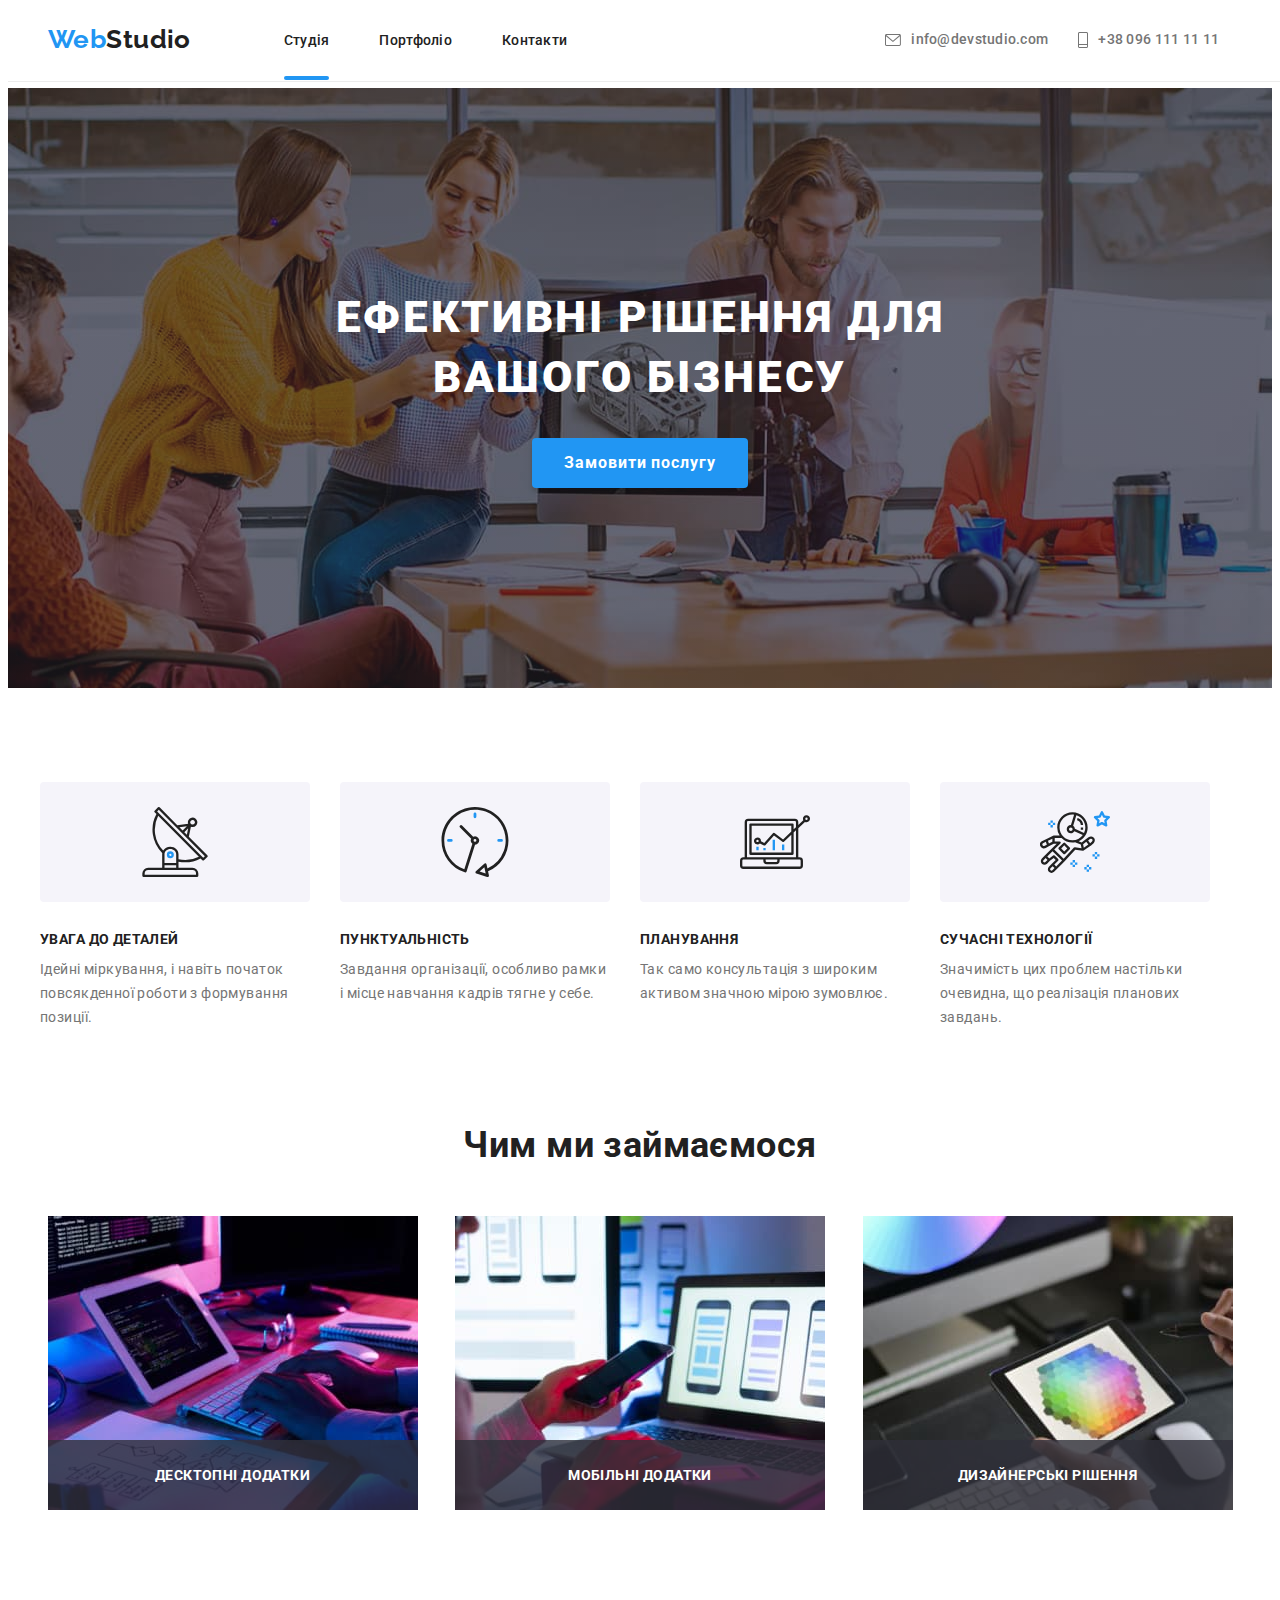
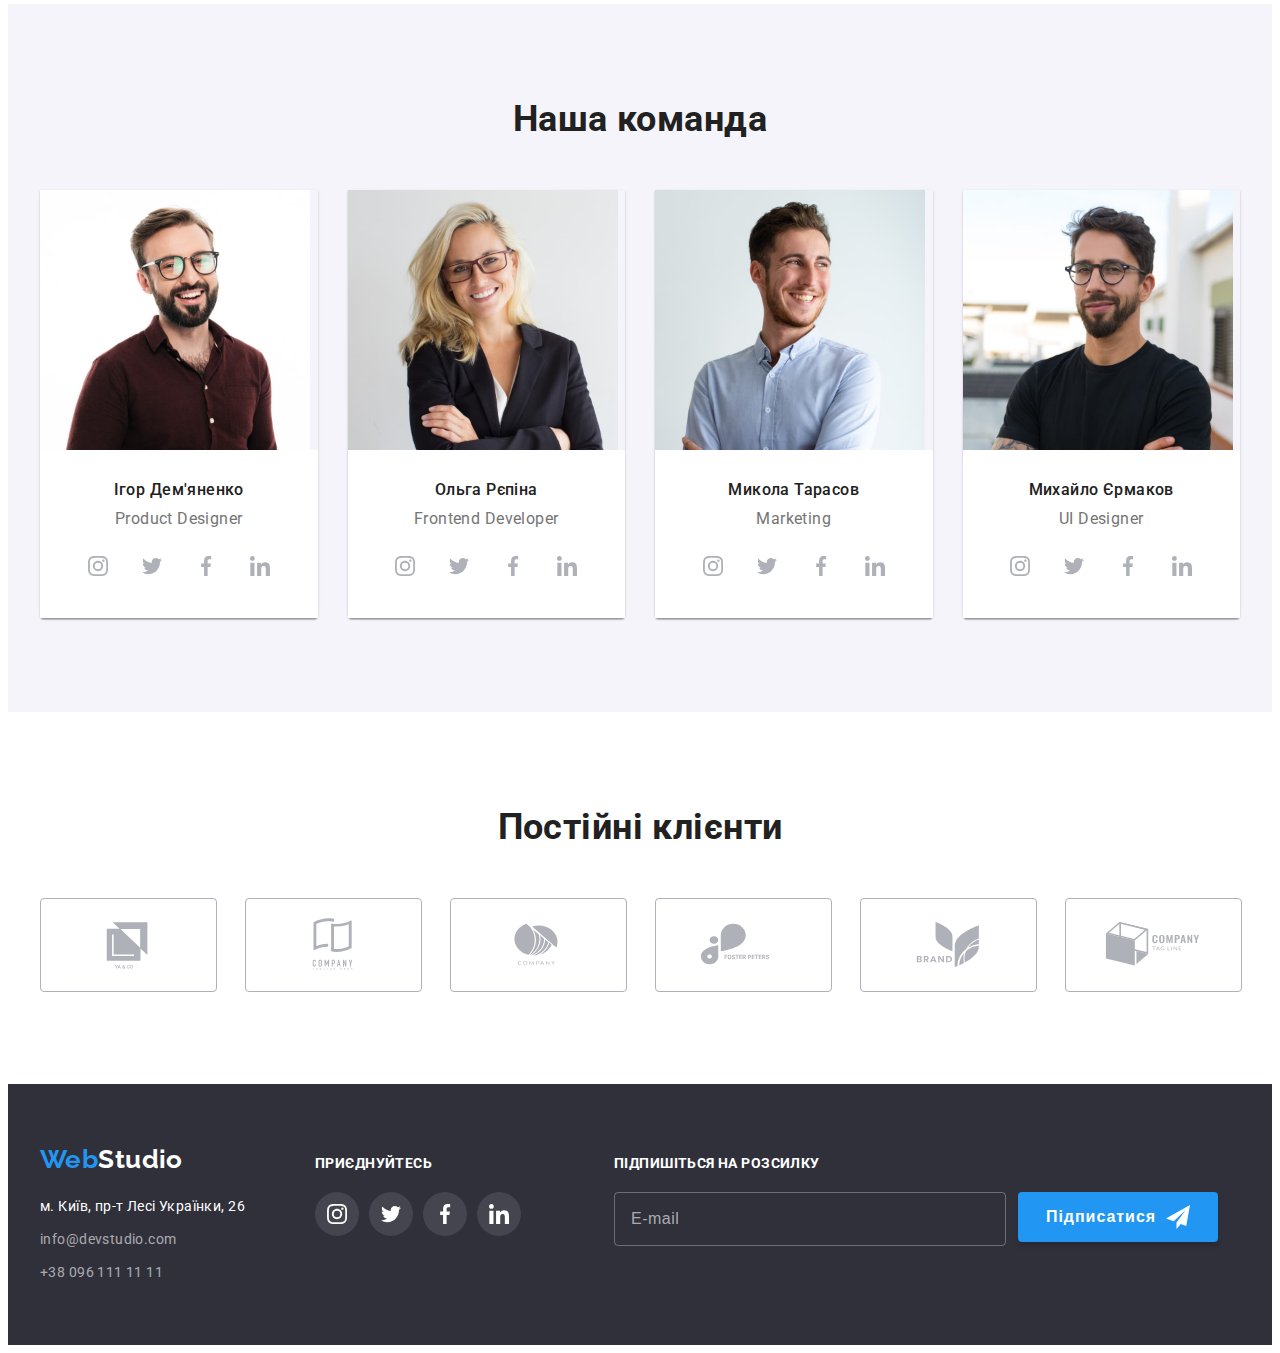
==== commit f5c84e43: "pre-final" ====
--- a/index.html
+++ b/index.html
@@ -1,548 +1,517 @@
 <!DOCTYPE html>
 <html lang="uk">
-    <head>
-        <meta charset="UTF-8">
-        <meta http-equiv="X-UA-Compatible" content="IE=edge">
-        <meta name="viewport" content="width=device-width, initial-scale=1.0">
-        
-        <link rel="preconnect" href="https://fonts.googleapis.com">
-        <link rel="preconnect" href="https://fonts.gstatic.com" crossorigin>
-        <link href="https://fonts.googleapis.com/css2?family=Raleway:wght@700&family=Roboto:wght@400;500;700;900&display=swap" rel="stylesheet">
-
-        <link rel="stylesheet" href="https://cdnjs.cloudflare.com/ajax/libs/modern-normalize/1.1.0/modern-normalize.min.css" integrity="sha512-wpPYUAdjBVSE4KJnH1VR1HeZfpl1ub8YT/NKx4PuQ5NmX2tKuGu6U/JRp5y+Y8XG2tV+wKQpNHVUX03MfMFn9Q==" crossorigin="anonymous" referrerpolicy="no-referrer" />
-
-        <link rel="stylesheet" href="./styles/styles.css">
-        <link rel="stylesheet" href="./css/main.min.css">
-
-        <title>WebStudio</title>
-    </head>
-
-    <body>
-      <header class="header">
-        <div class="container header__container">
-          <nav class="navigation header__navigation">
-            <a class="logo navigation__logo" href="index.html"> Web<span class="studio--color-light">Studio</span></a>
-              <ul class="menu menu__list">
-                <li class="menu__item"><a class="menu__link current" href="index.html">Студія</a></li>
-                <li class="menu__item"><a class="menu__link" href="portfolio.html">Портфоліо</a></li>
-                <li class="menu__item"><a class="menu__link" href="#contacts">Контакти</a></li>
-              </ul>
-
-              <div class="contacts header__contacts">
-                <ul class="contacts__list">
-                  <li class="contacts__item">
-                    <a class="contacts__link" href="mailto:info@devstudio.com">
-                      <svg width="16" height="12">
-                        <use href="./img/icons.svg#icon-mail-icon"></use>
-                      </svg>
-                      info@devstudio.com
-                    </a>
-                  </li>
-                  <li class="contacts__item">
-                    <a class="contacts__link" href="tel:+380961111111">
-                      <svg width="10" height="16">
-                        <use href="./img/icons.svg#icon-phone-icon"></use>
-                      </svg>
-                      +38 096 111 11 11
-                    </a>
-                  </li>
-                </ul>
-              </div>
-          </nav>
-        </div>
-      </header>
-
-    <main>
-      <section class="banner main__banner">
-        <div class="container banner__container">
-          <h1 class="banner__title">Ефективні рішення для вашого бізнесу</h1>
-          <button class="banner__button" type="button" data-modal-open>Замовити послугу</button>
-        </div>
-      </section>
-
-      <section class="features">
-              <div class="container features__container">
-                    <ul class="features__list">
-                        <li class="features__item">
-                          <div class="features__wrap">
-                            <svg class="features__icon" width="70" height="70">
-                              <use href="./img/icons.svg#icon-antenna"></use>
-                            </svg>
-                          </div>
-                          <h3 class="features__title">УВАГА ДО ДЕТАЛЕЙ</h3>
-                          <p class="features__text">Ідейні міркування, і навіть початок повсякденної роботи з формування позиції.</p>
-                        </li>
-
-                        <li class="features__item">
-                          <div class="features__wrap">
-                            <svg class="features__icon" width="70" height="70">
-                              <use href="./img/icons.svg#icon-clock"></use>
-                            </svg>
-                          </div>
-                          <h3 class="features__title">ПУНКТУАЛЬНІСТЬ</h3>
-                          <p class="features__text">Завдання організації, особливо рамки і місце навчання кадрів тягне у себе.</p>
-                        </li>
-
-                        <li class="features__item">
-                          <div class="features__wrap">
-                            <svg class="features__icon" width="70" height="70">
-                              <use href="./img/icons.svg#icon-diagram"></use>
-                            </svg>
-                          </div>
-                          <h3 class="features__title">ПЛАНУВАННЯ</h3>
-                          <p class="features__text">Так само консультація з широким активом значною мірою зумовлює.</p>
-                        </li>
-
-                        <li class="features__item">
-                          <div class="features__wrap">
-                            <svg class="features__icon" width="70" height="70">
-                              <use href="./img/icons.svg#icon-astronaut"></use>
-                            </svg>
-                          </div>
-                          <h3 class="features__title">СУЧАСНІ ТЕХНОЛОГІЇ</h3>
-                          <p class="features__text">Значимість цих проблем настільки очевидна, що реалізація планових завдань.</p>
-                        </li>
-                    </ul>
-              </div>
-      </section>
-
-      <section class="pictures projects__pictures">
-        <div class="container pictures__container">
-          <h2 class="pictures__title">Чим ми займаємося</h2>
-            <ul class="pictures__list">
-              <li class="pictures__item">
-                <div class="pictures__wrap">
-                  <img src="img/works-1.jpg" alt="Робота за комп'ютером" width="370" height="294">
-                  <h4 class="pictures__text">Десктопні додатки</h4>
-                </div>
-              </li>
-
-              <li class="pictures__item">
-                <div class="pictures__wrap">
-                  <img src="img/works-2.jpg" alt="Робота зі смартфоном за комп'ютером" width="370" height="294">
-                  <h4 class="pictures__text">Мобільні додатки</h4>
-                </div>
-              </li>
-
-              <li class="pictures__item">
-                <div class="pictures__wrap">
-                  <img src="img/works-3.jpg" alt="Робота з планшетом за комп'ютером" width="370" height="294">
-                  <h4 class="pictures__text">Дизайнерські рішення</h4>
-                </div>
-              </li>    
-            </ul>
-        </div>
-      </section>
-
-      <section class="people people__team">
-        <div class="container people__container">
-          <h2 class="people__title">Наша команда</h2>
-            <ul class="people__list">
-
-              <li class="people__item"> 
-                <img src="img/teammate-1.jpg" alt="Член команди 1" width="270" height="260">
-                <div class="people__wrap">
-                  <h3 class="people__name">Ігор Дем'яненко</h3>
-                  <p class="people__position">Product Designer</p>
-                  <ul class="people__soc soc__list">
-                    
-                    <li class="people__soc-item">
-                      <a href="" class="people__soc-link">
-                        <svg class="people__soc-icon" width="20" height="20">
-                        <use href="./img/icons.svg#icon-instagram"></use>
-                        </svg>
-                      </a>
-                    </li>
-
-                    <li class="people__soc-item">
-                      <a href="" class="people__soc-link">
-                        <svg class="people__soc-icon" width="20" height="20">
-                        <use href="./img/icons.svg#icon-twitter"></use>
-                        </svg>
-                      </a>
-                    </li>
-
-                    <li class="people__soc-item">
-                      <a href="" class="people__soc-link">
-                        <svg class="people__soc-icon" width="20" height="20">
-                        <use href="./img/icons.svg#icon-facebook"></use>
-                        </svg>
-                      </a>
-                    </li>
-
-                    <li class="people__soc-item">
-                      <a href="" class="people__soc-link">
-                        <svg class="people__soc-icon" width="20" height="20">
-                        <use href="./img/icons.svg#icon-linkedin"></use>
-                        </svg>
-                      </a>
-                    </li>
-                  </ul>
-                </div>
-              </li>
-
-              <li class="people__item"> 
-                <img src="img/teammate-2.jpg" alt="Член команди 2" width="270" height="260">
-                <div class="people__wrap">
-                  <h3 class="people__name">Ольга Рєпіна</h3>
-                  <p class="people__position">Frontend Developer</p>
-                  <ul class="people__soc soc__list">
-                    
-                    <li class="people__soc-item">
-                      <a href="" class="people__soc-link">
-                        <svg class="people__soc-icon" width="20" height="20">
-                        <use href="./img/icons.svg#icon-instagram"></use>
-                        </svg>
-                      </a>
-                    </li>
-                              
-                    <li class="people__soc-item">
-                      <a href="" class="people__soc-link">
-                        <svg class="people__soc-icon" width="20" height="20">
-                        <use href="./img/icons.svg#icon-twitter"></use>
-                        </svg>
-                      </a>
-                    </li>
-
-                    <li class="people__soc-item">
-                      <a href="" class="people__soc-link">
-                        <svg class="people__soc-icon" width="20" height="20">
-                        <use href="./img/icons.svg#icon-facebook"></use>
-                        </svg>
-                      </a>
-                    </li>
-
-                    <li class="people__soc-item">
-                      <a href="" class="people__soc-link">
-                        <svg class="people__soc-icon" width="20" height="20">
-                        <use href="./img/icons.svg#icon-linkedin"></use>
-                        </svg>
-                      </a>
-                    </li>
-                  </ul>  
-                </div>
-              </li>
-
-              <li class="people__item"> 
-                <img src="img/teammate-3.jpg" alt="Член команди 3" width="270" height="260"> 
-                <div class="people__wrap">
-                  <h3 class="people__name">Микола Тарасов</h3>
-                  <p class="people__position">Marketing</p>
-                  <ul class="people__soc soc__list">
-
-                    <li class="people__soc-item">
-                      <a href="" class="people__soc-link">
-                        <svg class="people__soc-icon" width="20" height="20">
-                        <use href="./img/icons.svg#icon-instagram"></use>
-                        </svg>
-                      </a>
-                    </li>
-
-                    <li class="people__soc-item">
-                      <a href="" class="people__soc-link">
-                        <svg class="people__soc-icon" width="20" height="20">
-                        <use href="./img/icons.svg#icon-twitter"></use>
-                        </svg>
-                      </a>
-                    </li>
-
-                    <li class="people__soc-item">
-                      <a href="" class="people__soc-link">
-                        <svg class="people__soc-icon" width="20" height="20">
-                        <use href="./img/icons.svg#icon-facebook"></use>
-                        </svg>
-                      </a>
-                    </li>
-
-                    <li class="people__soc-item">
-                      <a href="" class="people__soc-link">
-                        <svg class="people__soc-icon" width="20" height="20">
-                        <use href="./img/icons.svg#icon-linkedin"></use>
-                        </svg>
-                      </a>
-                    </li>
-                  </ul>
-                </div>
-                
-              </li>
-              
-              <li class="people__item"> 
-                <img src="img/teammate-4.jpg" alt="Член команди 4" width="270" height="260"> 
-                <div class="people__wrap">
-                  <h3 class="people__name">Михайло Єрмаков</h3>
-                  <p class="people__position">UI Designer</p>
-                  <ul class="people__soc soc__list">
-
-                    <li class="people__soc-item">
-                      <a href="" class="people__soc-link">
-                        <svg class="people__soc-icon" width="20" height="20">
-                        <use href="./img/icons.svg#icon-instagram"></use>
-                        </svg>
-                      </a>
-                    </li>
-
-                    <li class="people__soc-item">
-                      <a href="" class="people__soc-link">
-                        <svg class="people__soc-icon" width="20" height="20">
-                        <use href="./img/icons.svg#icon-twitter"></use>
-                        </svg>
-                      </a>
-                    </li>
-
-                    <li class="people__soc-item">
-                      <a href="" class="people__soc-link">
-                        <svg class="people__soc-icon" width="20" height="20">
-                        <use href="./img/icons.svg#icon-facebook"></use>
-                        </svg>
-                      </a>
-                    </li>
-
-                    <li class="people__soc-item">
-                      <a href="" class="people__soc-link">
-                        <svg class="people__soc-icon" width="20" height="20">
-                        <use href="./img/icons.svg#icon-linkedin"></use>
-                        </svg>
-                      </a>
-                    </li>
-                  </ul>
-                </div>
-              </li>    
-            </ul>
-        </div>
-      </section>
-
-      <section class="icons partners__icons">
-        <div class="container icons__container">
-          <h2 class="icons__title">Постійні клієнти</h2>
-          <ul class="icons__list">
-
-            <li class="icons__item">
-              <a href="" class="icons__link">
-                <svg class="icons__icon" width="106" height="60">
-                <use href="./img/icons.svg#icon-logo-1"></use>
+
+<head>
+  <meta charset="UTF-8">
+  <meta http-equiv="X-UA-Compatible" content="IE=edge">
+  <meta name="viewport" content="width=device-width, initial-scale=1.0">
+
+  <link rel="preconnect" href="https://fonts.googleapis.com">
+  <link rel="preconnect" href="https://fonts.gstatic.com" crossorigin>
+  <link href="https://fonts.googleapis.com/css2?family=Raleway:wght@700&family=Roboto:wght@400;500;700;900&display=swap"
+    rel="stylesheet">
+
+  <link rel="stylesheet" href="https://cdnjs.cloudflare.com/ajax/libs/modern-normalize/1.1.0/modern-normalize.min.css"
+    integrity="sha512-wpPYUAdjBVSE4KJnH1VR1HeZfpl1ub8YT/NKx4PuQ5NmX2tKuGu6U/JRp5y+Y8XG2tV+wKQpNHVUX03MfMFn9Q=="
+    crossorigin="anonymous" referrerpolicy="no-referrer" />
+
+  <link rel="stylesheet" href="./styles/styles.css">
+  <link rel="stylesheet" href="./css/main.min.css">
+
+  <title>WebStudio</title>
+</head>
+
+<body>
+  <header class="header">
+    <div class="container header__container">
+      <nav class="navigation header__navigation">
+        <a class="logo navigation__logo" href="index.html"> Web<span class="logo--color-light">Studio</span></a>
+        <ul class="menu">
+          <li class="menu__item"><a class="menu__link current" href="index.html">Студія</a></li>
+          <li class="menu__item"><a class="menu__link" href="portfolio.html">Портфоліо</a></li>
+          <li class="menu__item"><a class="menu__link" href="#contacts">Контакти</a></li>
+        </ul>
+
+        <div class="navigation__contacts">
+          <ul class="contacts__list">
+            <li class="contacts__item">
+              <a class="contacts__link" href="mailto:info@devstudio.com">
+                <svg width="16" height="12">
+                  <use href="./img/icons.svg#icon-mail-icon"></use>
                 </svg>
+                info@devstudio.com
               </a>
             </li>
-
-            <li class="icons__item">
-              <a href="" class="icons__link">
-                <svg class="icons__icon" width="106" height="60">
-                <use href="./img/icons.svg#icon-logo-2"></use>
+            <li class="contacts__item">
+              <a class="contacts__link" href="tel:+380961111111">
+                <svg width="10" height="16">
+                  <use href="./img/icons.svg#icon-phone-icon"></use>
                 </svg>
-              </a>
-            </li>
-
-            <li class="icons__item">
-              <a href="" class="icons__link">
-                <svg class="icons__icon" width="106" height="60">
-                <use href="./img/icons.svg#icon-logo-3"></use>
-                </svg>
-              </a>
-            </li>
-
-            <li class="icons__item">
-              <a href="" class="icons__link">
-                <svg class="icons__icon" width="106" height="60">
-                <use href="./img/icons.svg#icon-logo-4"></use>
-                </svg>
-              </a>
-            </li>
-
-            <li class="icons__item">
-              <a href="" class="icons__link">
-                <svg class="icons__icon" width="106" height="60">
-                <use href="./img/icons.svg#icon-logo-5"></use>
-                </svg>
-              </a>
-            </li>
-
-            <li class="icons__item">
-              <a href="" class="icons__link">
-                <svg class="icons__icon" width="106" height="60">
-                <use href="./img/icons.svg#icon-logo-6"></use>
-                </svg>
+                +38 096 111 11 11
               </a>
             </li>
           </ul>
         </div>
-      </section>
-    </main>
-
-    <footer>
-      <div class="footer__container container">
-        <div class="contacts footer__contacts">
-          <a class="logo footer__logo" href="index.html"> Web<span class="studio--color-dark">Studio</span></a>
-            <address id="contacts">
-              <ul>
-                <li class="footer__contacts-item"><a class="footer__adds" href="https://goo.gl/maps/CPtrU1FHBa2aNyZL9" target="_blank" rel="noopener noreferrer nofollow" >м. Київ, пр-т Лесі Українки, 26 </a></li>
-                <li class="footer__contacts-item"><a class="footer__contact-link" href="mailto:info@devstudio.com">info@devstudio.com</a></li>
-                <li class="footer__contacts-item"><a class="footer__contact-link" href="tel:+380961111111">+38 096 111 11 11</a></li>
+      </nav>
+    </div>
+  </header>
+
+  <main>
+    <section class="banner main__banner">
+      <div class="container">
+        <h1 class="banner__title">Ефективні рішення для вашого бізнесу</h1>
+        <button class="banner__button" type="button" data-modal-open>Замовити послугу</button>
+      </div>
+    </section>
+
+    <section class="features main__features">
+      <div class="container">
+        <ul class="features__list">
+          <li class="features__item">
+            <div class="features__wrap">
+              <svg class="features__icon" width="70" height="70">
+                <use href="./img/icons.svg#icon-antenna"></use>
+              </svg>
+            </div>
+            <h3 class="features__title">УВАГА ДО ДЕТАЛЕЙ</h3>
+            <p class="features__text">Ідейні міркування, і навіть початок повсякденної роботи з формування позиції.</p>
+          </li>
+
+          <li class="features__item">
+            <div class="features__wrap">
+              <svg class="features__icon" width="70" height="70">
+                <use href="./img/icons.svg#icon-clock"></use>
+              </svg>
+            </div>
+            <h3 class="features__title">ПУНКТУАЛЬНІСТЬ</h3>
+            <p class="features__text">Завдання організації, особливо рамки і місце навчання кадрів тягне у себе.</p>
+          </li>
+
+          <li class="features__item">
+            <div class="features__wrap">
+              <svg class="features__icon" width="70" height="70">
+                <use href="./img/icons.svg#icon-diagram"></use>
+              </svg>
+            </div>
+            <h3 class="features__title">ПЛАНУВАННЯ</h3>
+            <p class="features__text">Так само консультація з широким активом значною мірою зумовлює.</p>
+          </li>
+
+          <li class="features__item">
+            <div class="features__wrap">
+              <svg class="features__icon" width="70" height="70">
+                <use href="./img/icons.svg#icon-astronaut"></use>
+              </svg>
+            </div>
+            <h3 class="features__title">СУЧАСНІ ТЕХНОЛОГІЇ</h3>
+            <p class="features__text">Значимість цих проблем настільки очевидна, що реалізація планових завдань.</p>
+          </li>
+        </ul>
+      </div>
+    </section>
+
+    <section class="pictures main__pictures">
+      <div class="container">
+        <h2 class="pictures__title">Чим ми займаємося</h2>
+        <ul class="pictures__list">
+          <li class="pictures__item">
+            <div class="pictures__wrap">
+              <img src="img/works-1.jpg" alt="Робота за комп'ютером" width="370" height="294">
+              <h4 class="pictures__text">Десктопні додатки</h4>
+            </div>
+          </li>
+
+          <li class="pictures__item">
+            <div class="pictures__wrap">
+              <img src="img/works-2.jpg" alt="Робота зі смартфоном за комп'ютером" width="370" height="294">
+              <h4 class="pictures__text">Мобільні додатки</h4>
+            </div>
+          </li>
+
+          <li class="pictures__item">
+            <div class="pictures__wrap">
+              <img src="img/works-3.jpg" alt="Робота з планшетом за комп'ютером" width="370" height="294">
+              <h4 class="pictures__text">Дизайнерські рішення</h4>
+            </div>
+          </li>
+        </ul>
+      </div>
+    </section>
+
+    <section class="people main__people">
+      <div class="container">
+        <h2 class="people__title">Наша команда</h2>
+        <ul class="people__list">
+
+          <li class="people__item">
+            <img src="img/teammate-1.jpg" alt="Член команди 1" width="270" height="260">
+            <div class="people__wrap">
+              <h3 class="people__name">Ігор Дем'яненко</h3>
+              <p class="people__position">Product Designer</p>
+              <ul class="people__soc">
+
+                <li class="people__soc-item">
+                  <a href="" class="people__soc-link">
+                    <svg class="people__soc-icon" width="20" height="20">
+                      <use href="./img/icons.svg#icon-instagram"></use>
+                    </svg>
+                  </a>
+                </li>
+
+                <li class="people__soc-item">
+                  <a href="" class="people__soc-link">
+                    <svg class="people__soc-icon" width="20" height="20">
+                      <use href="./img/icons.svg#icon-twitter"></use>
+                    </svg>
+                  </a>
+                </li>
+
+                <li class="people__soc-item">
+                  <a href="" class="people__soc-link">
+                    <svg class="people__soc-icon" width="20" height="20">
+                      <use href="./img/icons.svg#icon-facebook"></use>
+                    </svg>
+                  </a>
+                </li>
+
+                <li class="people__soc-item">
+                  <a href="" class="people__soc-link">
+                    <svg class="people__soc-icon" width="20" height="20">
+                      <use href="./img/icons.svg#icon-linkedin"></use>
+                    </svg>
+                  </a>
+                </li>
               </ul>
-            </address>
+            </div>
+          </li>
+
+          <li class="people__item">
+            <img src="img/teammate-2.jpg" alt="Член команди 2" width="270" height="260">
+            <div class="people__wrap">
+              <h3 class="people__name">Ольга Рєпіна</h3>
+              <p class="people__position">Frontend Developer</p>
+              <ul class="people__soc soc__list">
+
+                <li class="people__soc-item">
+                  <a href="" class="people__soc-link">
+                    <svg class="people__soc-icon" width="20" height="20">
+                      <use href="./img/icons.svg#icon-instagram"></use>
+                    </svg>
+                  </a>
+                </li>
+
+                <li class="people__soc-item">
+                  <a href="" class="people__soc-link">
+                    <svg class="people__soc-icon" width="20" height="20">
+                      <use href="./img/icons.svg#icon-twitter"></use>
+                    </svg>
+                  </a>
+                </li>
+
+                <li class="people__soc-item">
+                  <a href="" class="people__soc-link">
+                    <svg class="people__soc-icon" width="20" height="20">
+                      <use href="./img/icons.svg#icon-facebook"></use>
+                    </svg>
+                  </a>
+                </li>
+
+                <li class="people__soc-item">
+                  <a href="" class="people__soc-link">
+                    <svg class="people__soc-icon" width="20" height="20">
+                      <use href="./img/icons.svg#icon-linkedin"></use>
+                    </svg>
+                  </a>
+                </li>
+              </ul>
+            </div>
+          </li>
+
+          <li class="people__item">
+            <img src="img/teammate-3.jpg" alt="Член команди 3" width="270" height="260">
+            <div class="people__wrap">
+              <h3 class="people__name">Микола Тарасов</h3>
+              <p class="people__position">Marketing</p>
+              <ul class="people__soc soc__list">
+
+                <li class="people__soc-item">
+                  <a href="" class="people__soc-link">
+                    <svg class="people__soc-icon" width="20" height="20">
+                      <use href="./img/icons.svg#icon-instagram"></use>
+                    </svg>
+                  </a>
+                </li>
+
+                <li class="people__soc-item">
+                  <a href="" class="people__soc-link">
+                    <svg class="people__soc-icon" width="20" height="20">
+                      <use href="./img/icons.svg#icon-twitter"></use>
+                    </svg>
+                  </a>
+                </li>
+
+                <li class="people__soc-item">
+                  <a href="" class="people__soc-link">
+                    <svg class="people__soc-icon" width="20" height="20">
+                      <use href="./img/icons.svg#icon-facebook"></use>
+                    </svg>
+                  </a>
+                </li>
+
+                <li class="people__soc-item">
+                  <a href="" class="people__soc-link">
+                    <svg class="people__soc-icon" width="20" height="20">
+                      <use href="./img/icons.svg#icon-linkedin"></use>
+                    </svg>
+                  </a>
+                </li>
+              </ul>
+            </div>
+
+          </li>
+
+          <li class="people__item">
+            <img src="img/teammate-4.jpg" alt="Член команди 4" width="270" height="260">
+            <div class="people__wrap">
+              <h3 class="people__name">Михайло Єрмаков</h3>
+              <p class="people__position">UI Designer</p>
+              <ul class="people__soc soc__list">
+
+                <li class="people__soc-item">
+                  <a href="" class="people__soc-link">
+                    <svg class="people__soc-icon" width="20" height="20">
+                      <use href="./img/icons.svg#icon-instagram"></use>
+                    </svg>
+                  </a>
+                </li>
+
+                <li class="people__soc-item">
+                  <a href="" class="people__soc-link">
+                    <svg class="people__soc-icon" width="20" height="20">
+                      <use href="./img/icons.svg#icon-twitter"></use>
+                    </svg>
+                  </a>
+                </li>
+
+                <li class="people__soc-item">
+                  <a href="" class="people__soc-link">
+                    <svg class="people__soc-icon" width="20" height="20">
+                      <use href="./img/icons.svg#icon-facebook"></use>
+                    </svg>
+                  </a>
+                </li>
+
+                <li class="people__soc-item">
+                  <a href="" class="people__soc-link">
+                    <svg class="people__soc-icon" width="20" height="20">
+                      <use href="./img/icons.svg#icon-linkedin"></use>
+                    </svg>
+                  </a>
+                </li>
+              </ul>
+            </div>
+          </li>
+        </ul>
+      </div>
+    </section>
+
+    <section class="icons main__partners">
+      <div class="container">
+        <h2 class="icons__title">Постійні клієнти</h2>
+        <ul class="icons__list">
+
+          <li class="icons__item">
+            <a href="" class="icons__link">
+              <svg class="icons__icon" width="106" height="60">
+                <use href="./img/icons.svg#icon-logo-1"></use>
+              </svg>
+            </a>
+          </li>
+
+          <li class="icons__item">
+            <a href="" class="icons__link">
+              <svg class="icons__icon" width="106" height="60">
+                <use href="./img/icons.svg#icon-logo-2"></use>
+              </svg>
+            </a>
+          </li>
+
+          <li class="icons__item">
+            <a href="" class="icons__link">
+              <svg class="icons__icon" width="106" height="60">
+                <use href="./img/icons.svg#icon-logo-3"></use>
+              </svg>
+            </a>
+          </li>
+
+          <li class="icons__item">
+            <a href="" class="icons__link">
+              <svg class="icons__icon" width="106" height="60">
+                <use href="./img/icons.svg#icon-logo-4"></use>
+              </svg>
+            </a>
+          </li>
+
+          <li class="icons__item">
+            <a href="" class="icons__link">
+              <svg class="icons__icon" width="106" height="60">
+                <use href="./img/icons.svg#icon-logo-5"></use>
+              </svg>
+            </a>
+          </li>
+
+          <li class="icons__item">
+            <a href="" class="icons__link">
+              <svg class="icons__icon" width="106" height="60">
+                <use href="./img/icons.svg#icon-logo-6"></use>
+              </svg>
+            </a>
+          </li>
+        </ul>
+      </div>
+    </section>
+  </main>
+
+  <footer>
+    <div class="container footer__container">
+      <div class="footer__contacts">
+        <a class="logo footer__logo" href="index.html"> Web<span class="logo--color-dark">Studio</span></a>
+        <address id="contacts">
+          <ul>
+            <li class="footer__contacts-item"><a class="footer__adds" href="https://goo.gl/maps/CPtrU1FHBa2aNyZL9"
+                target="_blank" rel="noopener noreferrer nofollow">м. Київ, пр-т Лесі Українки, 26 </a></li>
+            <li class="footer__contacts-item"><a class="footer__contact-link"
+                href="mailto:info@devstudio.com">info@devstudio.com</a></li>
+            <li class="footer__contacts-item"><a class="footer__contact-link" href="tel:+380961111111">+38 096 111 11
+                11</a></li>
+          </ul>
+        </address>
+      </div>
+
+      <div class="footer__soc">
+        <h4 class="footer__soc-title">приєднуйтесь</h4>
+        <ul class="footer__soc-list">
+
+          <li class="footer__soc-item">
+            <a href="" class="footer__soc-link">
+              <svg class="footer__soc-icon" width="20" height="20">
+                <use href="./img/icons.svg#icon-instagram"></use>
+              </svg>
+            </a>
+          </li>
+
+          <li class="footer__soc-item">
+            <a href="" class="footer__soc-link">
+              <svg class="footer__soc-icon" width="20" height="20">
+                <use href="./img/icons.svg#icon-twitter"></use>
+              </svg>
+            </a>
+          </li>
+
+          <li class="footer__soc-item">
+            <a href="" class="footer__soc-link">
+              <svg class="footer__soc-icon" width="20" height="20">
+                <use href="./img/icons.svg#icon-facebook"></use>
+              </svg>
+            </a>
+          </li>
+
+          <li class="footer__soc-item">
+            <a href="" class="footer__soc-link">
+              <svg class="footer__soc-icon" width="20" height="20">
+                <use href="./img/icons.svg#icon-linkedin"></use>
+              </svg>
+            </a>
+          </li>
+        </ul>
+      </div>
+
+      <div class="footer__subs">
+        <form class="subs__form">
+          <label for="footer-user-email" class="subs__title">Підпишіться на розсилку</label>
+          <div class="subs__wrap">
+            <input type="email" name="footer-user-email" class="subs__wrap-input" placeholder="E-mail"
+              id="footer-user-email" required>
+
+            <button type="submit" class="subs__btn">Підписатися
+              <svg class="subs__btn-icon" width="24" height="24">
+                <use href="./img/icons.svg#icon-send"></use>
+              </svg>
+            </button>
+          </div>
+        </form>
+      </div>
+    </div>
+  </footer>
+
+  <div class="backdrop is-hidden" data-modal>
+    <div class="modal" data-modal-open>
+      <button type="button" class="modal-close" data-modal-close>
+        <svg class="modal-close-icon" width="14" height="14">
+          <use href="./img/icons.svg#icon-close"></use>
+        </svg>
+      </button>
+      <p class="modal-title">Залиште свої дані, ми вам передзвонимо</p>
+      <form class="modal-form">
+        <div class="modal-field">
+          <label for="user-name" class="input-label">Ім'я</label>
+          <div class="input-wrap">
+            <input type="text" name="user-name" class="modal-input" placeholder="" required id="user-name" />
+            <svg class="modal-input-icon" width="18" height="18">
+              <use href="./img/icons.svg#icon-person-modal-logo"></use>
+            </svg>
+          </div>
         </div>
 
-        <div class="footer__soc">
-          <h4 class="footer__soc-title">приєднуйтесь</h4>
-          <ul class="footer__soc-list">
-
-            <li class="footer__soc-item">
-              <a href="" class="footer__soc-link">
-                <svg class="footer__soc-icon" width="20" height="20">
-                <use href="./img/icons.svg#icon-instagram"></use>
-                </svg>
-              </a>
-            </li>
-
-            <li class="footer__soc-item">
-              <a href="" class="footer__soc-link">
-                <svg class="footer__soc-icon" width="20" height="20">
-                <use href="./img/icons.svg#icon-twitter"></use>
-                </svg>
-              </a>
-            </li>
-
-            <li class="footer__soc-item">
-              <a href="" class="footer__soc-link">
-                <svg class="footer__soc-icon" width="20" height="20">
-                <use href="./img/icons.svg#icon-facebook"></use>
-                </svg>
-              </a>
-            </li>
-
-            <li class="footer__soc-item">
-              <a href="" class="footer__soc-link">
-                <svg class="footer__soc-icon" width="20" height="20">
-                <use href="./img/icons.svg#icon-linkedin"></use>
-                </svg>
-              </a>
-            </li>
-          </ul>
+        <div class="modal-field">
+          <label for="user-tel" class="input-label">Телефон</label>
+          <div class="input-wrap">
+            <input type="tel" name="user-tel" class="modal-input" placeholder="" title="" value="" required
+              id="user-tel" />
+            <svg class="modal-input-icon" width="18" height="18">
+              <use href="./img/icons.svg#icon-phone-modal-logo"></use>
+            </svg>
+          </div>
         </div>
 
-        <div class="footer__subs">
-          <form class="subs__form">
-            <label for="footer-user-email" class="subs__title">Підпишіться на розсилку</label>
-              <div class="subs__wrap">
-                <input 
-                  type="email"
-                  name="footer-user-email"
-                  class="subs__wrap-input"
-                  placeholder="E-mail"
-                  id="footer-user-email"
-                  required
-                >
-
-                <button type="submit" class="subs__btn">Підписатися
-                  <svg class="subs__btn-icon" width="24" height="24">
-                  <use href="./img/icons.svg#icon-send"></use>
-                  </svg>
-                </button>
-              </div>
-          </form>
+        <div class="modal-field">
+          <label for="user-email" class="input-label">Пошта</label>
+          <div class="input-wrap">
+            <input type="email" name="user-email" class="modal-input" placeholder="" required id="user-email" />
+            <svg class="modal-input-icon" width="18" height="18">
+              <use href="./img/icons.svg#icon-email-modal-logo"></use>
+            </svg>
+          </div>
         </div>
-      </div>
-    </footer>
-
-        <div class="backdrop is-hidden" data-modal>
-          <div class="modal" data-modal-open>
-            <button type="button" class="modal-close" data-modal-close>
-            <svg class="modal-close-icon" width="14" height="14">
-              <use href="./img/icons.svg#icon-close"></use>
-            </svg>
-            </button>
-            <p class="modal-title">Залиште свої дані, ми вам передзвонимо</p>
-            <form class="modal-form">
-              <div class="modal-field">
-                <label for="user-name" class="input-label">Ім'я</label>
-                <div class="input-wrap">
-                  <input
-                    type="text"
-                    name="user-name"
-                    class="modal-input"
-                    placeholder=""
-                    required
-                    id="user-name"
-                  />
-                  <svg class="modal-input-icon" width="18" height="18">
-                    <use href="./img/icons.svg#icon-person-modal-logo"></use>
-                  </svg>
-                </div>
-              </div>
-
-              <div class="modal-field">
-                <label for="user-tel" class="input-label">Телефон</label>
-                <div class="input-wrap">
-                  <input
-                    type="tel"
-                    name="user-tel"
-                    class="modal-input"
-                    placeholder=""
-                    title=""
-                    value=""
-                    required
-                    id="user-tel"
-                  />
-                  <svg class="modal-input-icon" width="18" height="18">
-                    <use href="./img/icons.svg#icon-phone-modal-logo"></use>
-                  </svg>
-                </div>
-              </div>
-
-              <div class="modal-field">
-                <label for="user-email" class="input-label">Пошта</label>
-                <div class="input-wrap">
-                  <input
-                    type="email"
-                    name="user-email"
-                    class="modal-input"
-                    placeholder=""
-                    required
-                    id="user-email"
-                  />
-                  <svg class="modal-input-icon" width="18" height="18">
-                    <use href="./img/icons.svg#icon-email-modal-logo"></use>
-                  </svg>
-                </div>
-              </div>
-
-              <div class="modal-field-comment">
-                <label for="user-comment" class="input-label">Коментар</label>
-                <div class="input-wrap">
-                <textarea
-                  name="user-comment"
-                  id="user-comment"
-                  class="modal-text"
-                  placeholder="Введіть текст"
-                ></textarea>
-                </div>
-              </div>
-
-              <div class="checkbox">
-                <input 
-                type="checkbox"
-                name="agreement"
-                id="privasy" 
-                value="agreement"
-                class="checkbox-input visually-hidden" 
-                />
-              <label for="privasy" class="checkbox-label">
-                <span>
-                  <svg class="checkbox-icon" width="16" height="15">
-                    <use href="./img/icons.svg#icon-accept"></use>
-                  </svg>
-                </span>
-                Погоджуюся з розсилкою та приймаю<a class="term-link" href="">Умови договору</a>
-              </label>
-              </div>
-
-              <button type="submit" class="modal-submit">Відправити</button>
-
-            </form>
+
+        <div class="modal-field-comment">
+          <label for="user-comment" class="input-label">Коментар</label>
+          <div class="input-wrap">
+            <textarea name="user-comment" id="user-comment" class="modal-text" placeholder="Введіть текст"></textarea>
           </div>
-
         </div>
-        <script src="./js/modal.js"></script>
-
-    </body>
-</html>
-
+
+        <div class="checkbox">
+          <input type="checkbox" name="agreement" id="privasy" value="agreement"
+            class="checkbox-input visually-hidden" />
+          <label for="privasy" class="checkbox-label">
+            <span>
+              <svg class="checkbox-icon" width="16" height="15">
+                <use href="./img/icons.svg#icon-accept"></use>
+              </svg>
+            </span>
+            Погоджуюся з розсилкою та приймаю<a class="term-link" href="">Умови договору</a>
+          </label>
+        </div>
+
+        <button type="submit" class="modal-submit">Відправити</button>
+
+      </form>
+    </div>
+
+  </div>
+  <script src="./js/modal.js"></script>
+
+</body>
+
+</html>--- a/css/main.min.css
+++ b/css/main.min.css
@@ -1 +1 @@
-:root{--primary-text-color: #757575;--secondary-text-color: #212121;--white-color: #FFFFFF;--black-color: #000000;--background-our-team: #F5F4FA;--background-hero-footer: #2F303A;--accent-color: #2196F3;--button-active: #188CE8;--body-color: #F5F5F5;--bottom-color: #ECECEC;--icon-color: #AFB1B8;--projects-description: rgba(47, 48, 58, 0.8);--portfolio-definition: rgba(33, 150, 243, 0.9);--overlay: rgba(0, 0, 0, 0.2);--animation: 250ms cubic-bezier(0.4, 0, 0.2, 1);--modal-border-color: rgba(33, 33, 33, 0.2);--placeholder-color: rgba(117, 117, 117, 0.5)}p,h1,h2,h3,h4,h5,h6{margin:0}ul,ol{margin:0;padding-left:0}button{cursor:pointer}address{font-style:normal}img{display:block;max-width:100%;height:auto}a{text-decoration:none}ul{list-style:none}html{scroll-behavior:smooth}body{font-family:"Roboto",sans-serif;font-size:14px;letter-spacing:.03em;background-color:var(--white-color);padding-top:80px}main{color:var(--background-our-team)}.visually-hidden{position:absolute;white-space:nowrap;width:1px;height:1px;overflow:hidden;border:0;padding:0;clip:rect(0 0 0 0);-webkit-clip-path:inset(50%);clip-path:inset(50%);margin:-1px}.container{width:1200px;padding-left:15px;padding-right:15px;margin:0 auto}.header{background:var(--white-color);flex-direction:row;border-bottom-width:1px;border-bottom-style:solid;border-bottom-color:var(--bottom-color);position:fixed;width:100%;top:0;z-index:5}.logo{font-family:"Raleway";font-weight:700;font-size:26px;line-height:1.19;color:var(--accent-color)}.navigation__logo{padding-top:24px;padding-bottom:25px}.studio--color-light{color:var(--secondary-text-color)}.studio--color-dark{color:var(--white-color)}.header__navigation{display:flex}.menu__list{padding:32px 318px 32px 93px;display:flex;gap:50px}.menu__link{font-weight:500;line-height:1.14;letter-spacing:.02em;color:var(--secondary-text-color);gap:50px;position:relative;transition:color var(--animation)}.menu__link:hover,.menu__link:focus{color:var(--accent-color)}.current:visited{color:var(--accent-color)}.current:after{content:"";display:block;width:100%;height:4px;background-color:var(--accent-color);border-radius:2px;bottom:-32px;position:absolute}.header__contacts{padding-top:32px;padding-bottom:32px}.contacts__list{display:flex;gap:30px}.contacts__link{font-weight:500;line-height:1.14;letter-spacing:.02em;color:var(--primary-text-color);fill:currentColor;display:flex;align-items:center;gap:10px;transition:color var(--animation)}.contacts__link:hover,.contacts__link:focus{color:var(--accent-color)}.hero{padding-top:94px}.main__banner{background:var(--background-hero-footer);padding:200px 0;background-image:linear-gradient(rgba(47, 48, 58, 0.4), rgba(47, 48, 58, 0.4)),url(../img/hero-bg.jpg);background-repeat:no-repeat;background-position:center;background-size:cover;max-width:1600px;margin:0 auto}.banner__title{font-weight:900;font-size:44px;line-height:1.36;text-align:center;letter-spacing:.06em;text-transform:uppercase;color:var(--white-color);width:696px;margin:0 auto}.banner__button{border:0;border-radius:0;font-family:"Roboto";font-weight:700;font-size:16px;line-height:1.88;text-align:center;letter-spacing:.06em;color:var(--white-color);background-color:var(--accent-color);cursor:pointer;margin:0 auto;display:block;margin-top:30px;padding:10px 32px;box-shadow:0px 4px 4px rgba(0,0,0,.15);border-radius:4px}.banner__button:hover{background-color:var(--button-active);transition:background-color var(--animation)}.features{padding-top:94px}.features__list{height:248px;display:flex;gap:30px}.features__item{width:270px}.features__item:nth-child(2),.features__item:nth-child(3){height:224px}.features__wrap{width:270px;height:120px;margin-bottom:30px;background:var(--background-our-team);border-radius:4px;display:flex;align-items:center;justify-content:center}.features__title{font-weight:700;font-size:14px;line-height:1.14;text-transform:uppercase;color:var(--secondary-text-color);margin-bottom:10px}.features__text{line-height:1.71;color:var(--primary-text-color)}.projects__pictures{padding-top:94px;padding-bottom:94px}.pictures__title{font-weight:700;font-size:36px;line-height:1.17;letter-spacing:none;text-align:center;color:var(--secondary-text-color);margin-bottom:50px}.pictures__list{display:flex;gap:30px;justify-content:space-evenly}.pictures__wrap{position:relative}.pictures__text{position:absolute;bottom:0;display:flex;align-items:center;justify-content:center;width:100%;height:70px;background:var(--projects-description);text-transform:uppercase;color:var(--white-color)}.people__team{background:var(--background-our-team);padding-top:94px;padding-bottom:94px}.people__title{font-weight:700;font-size:36px;line-height:1.17;letter-spacing:none;text-align:center;color:var(--secondary-text-color);margin-bottom:50px}.people__list{display:flex;gap:30px;justify-content:space-evenly}.people__item{box-shadow:0px 1px 3px rgba(0,0,0,.12),0px 1px 1px rgba(0,0,0,.14),0px 2px 1px rgba(0,0,0,.2);border-radius:0px 0px 4px 4px;width:calc((100% - 90px)/4);text-align:center}.people__wrap{background:var(--white-color);padding-top:30px;padding-bottom:30px;align-items:center}.people__name{font-weight:500;font-size:16px;line-height:1.19;color:var(--secondary-text-color);margin-bottom:10px;padding-left:auto;padding-right:auto}.people__position{margin-bottom:16px;font-size:16px;line-height:1.19;color:var(--primary-text-color)}.people__soc{display:flex;justify-content:center;gap:10px}.people__soc-item{width:44px;height:44px}.people__soc-link{width:100%;height:100%;background:var(--white-color);border-radius:50%;display:flex;align-items:center;justify-content:center;fill:var(--icon-color);transition:background-color var(--animation),fill var(--animation)}.people__soc-link:hover,.people__soc-link:focus{background-color:var(--accent-color);fill:var(--white-color)}.partners__icons{padding-top:94px;padding-bottom:94px}.icons__title{font-weight:700;font-size:36px;line-height:1.17;letter-spacing:none;text-align:center;color:var(--secondary-text-color);margin-bottom:50px}.icons__list{display:flex;gap:30px}.icons__item{width:calc((100% - 150px)/6);height:92px}.icons__link{width:100%;height:100%;border:1px solid var(--icon-color);border-radius:4px;display:flex;align-items:center;justify-content:center;transition:border-color var(--animation)}.icons__link:hover,.icons__link:focus{border-color:var(--accent-color)}.icons__icon{fill:var(--icon-color);transition:fill var(--animation)}.icons__link:hover .icons__icon,.icons__link:focus .icons__icon{fill:var(--accent-color)}.filter-container{margin-bottom:50px}.filter-list{display:flex;gap:8px;justify-content:center}.filter-btn{border:0;border-radius:0;color:var(--secondary-text-color);background:var(--background-our-team);cursor:pointer;margin:0 auto;display:block;padding:6px 22px;border-radius:4px;transition:color var(--animation),background-color var(--animation),box-shadow var(--animation)}.filter-btn:hover,.filter-btn:focus,.filter-btn:visited{color:var(--white-color);background-color:var(--accent-color);box-shadow:0px 3px 1px rgba(0,0,0,.1),0px 1px 2px rgba(0,0,0,.08),0px 2px 2px rgba(0,0,0,.12)}.btn-title{font-family:"Roboto";font-weight:500;font-size:16px;line-height:1.62;text-align:center}.project{padding-bottom:94px;padding-top:94px}.project-list{display:flex;flex-wrap:wrap;justify-content:center;gap:30px}.project-item:hover .definition-text{transform:translateY(0)}.project-card{transition:box-shadow var(--animation)}.project-card:hover,.project-card:focus{box-shadow:0px 1px 1px rgba(0,0,0,.12),0px 4px 4px rgba(0,0,0,.06),1px 4px 6px rgba(0,0,0,.16)}.project-definition{position:relative;overflow:hidden;transition:opacity var(--animation)}.project-name{font-weight:700;font-size:18px;line-height:2;letter-spacing:.06em;color:var(--secondary-text-color)}.project-type{font-size:16px;line-height:1.88;color:var(--primary-text-color)}.definition-text{position:absolute;top:0;left:0;padding:63px 24px;color:var(--white-color);font-size:18px;line-height:1.56;background-color:var(--portfolio-definition);height:100%;transform:translateY(100%);transition:transform var(--animation);overflow:auto}.portfolio-description{background:var(--white-color);padding:20px 24px;border:1px solid #eee}footer{background:var(--background-hero-footer);padding-top:60px;padding-bottom:60px}.footer__container{display:flex;align-items:baseline}address{display:flex;gap:70px}.footer-logo{display:block;margin-bottom:20px}.footer__contacts-item:not(:last-child){margin-bottom:9px}.footer__adds{font-style:normal;line-height:1.71;color:var(--white-color);transition:color var(--animation)}.footer__adds:hover,.footer__adds:focus{color:var(--accent-color)}.footer__contact-link{font-style:normal;font-weight:400;line-height:1.71;color:rgba(255,255,255,.6);transition:color var(--animation)}.footer__contact-link:hover,.footer__contact-link:focus{color:var(--accent-color)}.footer__soc{margin-left:70px}.footer__soc-title{font-weight:700;font-size:14px;line-height:1.14;text-transform:uppercase;color:var(--white-color);margin-bottom:20px}.footer__soc-list{display:flex;justify-content:center;gap:10px}.footer__soc-item{width:44px;height:44px}.footer__soc-link{width:100%;height:100%;background:rgba(255,255,255,.1);border-radius:50%;display:flex;align-items:center;justify-content:center;fill:var(--white-color);transition:background-color var(--animation),fill var(--animation)}.footer__soc-link:hover,.footer__soc-link:focus{background-color:var(--accent-color);fill:var(--white-color)}.footer__subs{margin-left:93px}.subs__title{font-weight:700;font-size:14px;line-height:1.14;text-transform:uppercase;color:var(--white-color);margin-bottom:20px}.subs__wrap{margin-top:20px;display:flex}.subs__wrap-input{width:358px;height:50px;padding-left:16px;padding-right:16px;background-color:rgba(0,0,0,0);color:var(--white-color);border:1px solid rgba(255,255,255,.3);border-radius:4px;outline:rgba(0,0,0,0);transition:border-color var(--animation)}.subs__wrap-input:focus{border-color:var(--accent-color)}.subs__wrap-input::-moz-placeholder{font-size:16px;line-height:1.25;letter-spacing:.03em;color:rgba(255,255,255,.6)}.subs__wrap-input:-ms-input-placeholder{font-size:16px;line-height:1.25;letter-spacing:.03em;color:rgba(255,255,255,.6)}.subs__wrap-input::placeholder{font-size:16px;line-height:1.25;letter-spacing:.03em;color:rgba(255,255,255,.6)}.subs__btn{width:200px;height:50px;font-weight:700;font-size:16px;line-height:1.88;letter-spacing:.06em;color:var(--white-color);background-color:var(--accent-color);box-shadow:0px 4px 4px rgba(0,0,0,.15);border-radius:4px;border:rgba(0,0,0,0);display:flex;align-items:center;justify-content:center;margin-left:12px;transition:background-color var(--animation)}.subs__btn:hover{background-color:var(--button-active)}.subs__btn-icon{fill:var(--white-color);margin-left:10px}.backdrop{height:100%;width:100%;top:0;position:fixed;z-index:10;background-color:var(--overlay);transition:opacity var(--animation),visibility var(--animation)}.backdrop.is-hidden{opacity:0;visibility:hidden;pointer-events:none}.backdrop.is-hidden .modal{transform:translate(-50%, -50%);border-radius:50%}.modal{width:528px;min-height:581px;background-color:var(--white-color);box-shadow:0px 1px 3px rgba(0,0,0,.12),0px 1px 1px rgba(0,0,0,.14),0px 2px 1px rgba(0,0,0,.2);border-radius:4px;position:absolute;top:50%;left:50%;bottom:50%;transform:translate(-50%, -50%);transition:transform var(--animation),border-radius var(--animation)}.modal-close{width:30px;height:30px;background-color:var(--white-color);border:1px solid rgba(0,0,0,.1);border-radius:50%;position:absolute;top:8px;right:8px;display:flex;align-items:center;justify-content:center;cursor:pointer;transition:fill var(--animation)}.modal-close:hover,.modal-close:focus{fill:var(--accent-color)}.modal-title{font-weight:700;font-size:20px;line-height:1.15;color:var(--secondary-text-color);text-align:center;margin-top:40px}.modal-form{margin-top:12px;margin-bottom:40px;margin-left:40px;margin-right:40px}.modal-field{margin-top:10px;margin-bottom:10px}.modal-field-comment{margin-top:10px;margin-bottom:20px}.modal-input{width:100%;height:40px;border:1px solid var(--modal-border-color);border-radius:4px;line-height:1.1666666667;letter-spacing:.01em;padding-left:42px;padding-right:15px;outline:rgba(0,0,0,0);transition:border-color var(--animation)}.modal-input:focus{border-color:var(--accent-color)}.modal-input::-moz-placeholder, .modal-input::-moz-placeholder{font-size:12px;color:var(--placeholder-color)}.modal-input:-ms-input-placeholder, .modal-input:-ms-input-placeholder{font-size:12px;color:var(--placeholder-color)}.modal-input::placeholder,.modal-input::placeholder{font-size:12px;color:var(--placeholder-color)}.modal-input:focus+.modal-input{fill:var(--accent-color)}.modal-input-icon{position:absolute;left:20px;top:50%;transform:translateY(-50%);transition:fill var(--animation)}.modal-text{width:100%;height:120px;border:1px solid var(--modal-border-color);border-radius:4px;padding:12px;resize:none;outline:rgba(0,0,0,0);transition:border-color var(--animation)}.modal-text:focus{border-color:var(--accent-color)}.modal-submit{outline:rgba(0,0,0,0);font-weight:700;font-size:16px;line-height:1.88;text-align:center;letter-spacing:.06em;color:var(--white-color);background-color:var(--accent-color);cursor:pointer;margin:0 auto;display:block;padding:10px 52px;box-shadow:0px 4px 4px rgba(0,0,0,.15);border-radius:4px;margin-top:30px;border:rgba(0,0,0,0);transition:background-color var(--animation)}.modal-submit:hover,.modal-submit:focus{background-color:var(--button-active)}.input-label{display:block;font-size:12px;line-height:1.1666666667;letter-spacing:.01em;color:var(--secondary-text-color);margin-bottom:4px}.input-wrap{position:relative;margin-top:px}.checkbox-label{font-size:14px;line-height:1.71;color:var(--primary-text-color);display:flex;align-items:center;justify-content:center}.checkbox-label span{width:16px;height:15px;border:1px solid var(--black-color);box-shadow:0px 4px 4px rgba(0,0,0,.25);border-radius:2px;margin-right:7px;display:flex;align-items:center;justify-content:center;fill:rgba(0,0,0,0);transition:border-color var(--animation),fill var(--animation),background-color var(--animation)}.checkbox-input:checked+.checkbox-label span{background-color:var(--accent-color);border-color:rgba(0,0,0,0);fill:var(--white-color)}.checkbox-input:focus+.checkbox-label span{border-color:var(--accent-color)}.term-link{padding-left:5px;font-size:14px;line-height:1.71;color:var(--accent-color);text-decoration:underline;-webkit-text-decoration-skip-ink:none;text-decoration-skip-ink:none}/*# sourceMappingURL=main.min.css.map */+:root{--primary-text-color: #757575;--secondary-text-color: #212121;--white-color: #FFFFFF;--black-color: #000000;--background-our-team: #F5F4FA;--background-hero-footer: #2F303A;--accent-color: #2196F3;--button-active: #188CE8;--body-color: #F5F5F5;--bottom-color: #ECECEC;--icon-color: #AFB1B8;--projects-description: rgba(47, 48, 58, 0.8);--portfolio-definition: rgba(33, 150, 243, 0.9);--overlay: rgba(0, 0, 0, 0.2);--animation: 250ms cubic-bezier(0.4, 0, 0.2, 1);--modal-border-color: rgba(33, 33, 33, 0.2);--placeholder-color: rgba(117, 117, 117, 0.5)}p,h1,h2,h3,h4,h5,h6{margin:0}ul,ol{margin:0;padding-left:0}button{cursor:pointer}address{font-style:normal}img{display:block;max-width:100%;height:auto}a{text-decoration:none}ul{list-style:none}html{scroll-behavior:smooth}body{font-family:"Roboto",sans-serif;font-size:14px;letter-spacing:.03em;background-color:var(--white-color);padding-top:80px}main{color:var(--background-our-team)}.visually-hidden{position:absolute;white-space:nowrap;width:1px;height:1px;overflow:hidden;border:0;padding:0;clip:rect(0 0 0 0);-webkit-clip-path:inset(50%);clip-path:inset(50%);margin:-1px}.container{width:1200px;padding-left:15px;padding-right:15px;margin:0 auto}.header{background:var(--white-color);flex-direction:row;border-bottom-width:1px;border-bottom-style:solid;border-bottom-color:var(--bottom-color);position:fixed;width:100%;top:0;z-index:5}.logo{font-family:"Raleway";font-weight:700;font-size:26px;line-height:1.19;color:var(--accent-color)}.navigation__logo{padding-top:24px;padding-bottom:25px}.logo--color-light{color:var(--secondary-text-color)}.logo--color-dark{color:var(--white-color)}.header__navigation{display:flex}.menu{padding:32px 318px 32px 93px;display:flex;gap:50px}.menu__link{font-weight:500;line-height:1.14;letter-spacing:.02em;color:var(--secondary-text-color);gap:50px;position:relative;transition:color var(--animation)}.menu__link:hover,.menu__link:focus{color:var(--accent-color)}.current:visited{color:var(--accent-color)}.current:after{content:"";display:block;width:100%;height:4px;background-color:var(--accent-color);border-radius:2px;bottom:-32px;position:absolute}.navigation__contacts{padding-top:32px;padding-bottom:32px}.contacts__list{display:flex;gap:30px}.contacts__link{font-weight:500;line-height:1.14;letter-spacing:.02em;color:var(--primary-text-color);fill:currentColor;display:flex;align-items:center;gap:10px;transition:color var(--animation)}.contacts__link:hover,.contacts__link:focus{color:var(--accent-color)}.main__banner{background:var(--background-hero-footer);padding:200px 0;background-image:linear-gradient(rgba(47, 48, 58, 0.4), rgba(47, 48, 58, 0.4)),url(../img/hero-bg.jpg);background-repeat:no-repeat;background-position:center;background-size:cover;max-width:1600px;margin:0 auto}.banner__title{font-weight:900;font-size:44px;line-height:1.36;text-align:center;letter-spacing:.06em;text-transform:uppercase;color:var(--white-color);width:696px;margin:0 auto}.banner__button{border:0;border-radius:0;font-family:"Roboto";font-weight:700;font-size:16px;line-height:1.88;text-align:center;letter-spacing:.06em;color:var(--white-color);background-color:var(--accent-color);cursor:pointer;margin:0 auto;display:block;margin-top:30px;padding:10px 32px;box-shadow:0px 4px 4px rgba(0,0,0,.15);border-radius:4px}.banner__button:hover{background-color:var(--button-active);transition:background-color var(--animation)}.main__features{padding-top:94px}.features__list{height:248px;display:flex;gap:30px}.features__item{width:270px}.features__item:nth-child(2),.features__item:nth-child(3){height:224px}.features__wrap{width:270px;height:120px;margin-bottom:30px;background:var(--background-our-team);border-radius:4px;display:flex;align-items:center;justify-content:center}.features__title{font-weight:700;font-size:14px;line-height:1.14;text-transform:uppercase;color:var(--secondary-text-color);margin-bottom:10px}.features__text{line-height:1.71;color:var(--primary-text-color)}.main__pictures{padding-top:94px;padding-bottom:94px}.pictures__title{font-weight:700;font-size:36px;line-height:1.17;letter-spacing:none;text-align:center;color:var(--secondary-text-color);margin-bottom:50px}.pictures__list{display:flex;gap:30px;justify-content:space-evenly}.pictures__wrap{position:relative}.pictures__text{position:absolute;bottom:0;display:flex;align-items:center;justify-content:center;width:100%;height:70px;background:var(--projects-description);text-transform:uppercase;color:var(--white-color)}.main__people{background:var(--background-our-team);padding-top:94px;padding-bottom:94px}.people__title{font-weight:700;font-size:36px;line-height:1.17;letter-spacing:none;text-align:center;color:var(--secondary-text-color);margin-bottom:50px}.people__list{display:flex;gap:30px;justify-content:space-evenly}.people__item{box-shadow:0px 1px 3px rgba(0,0,0,.12),0px 1px 1px rgba(0,0,0,.14),0px 2px 1px rgba(0,0,0,.2);border-radius:0px 0px 4px 4px;width:calc((100% - 90px)/4);text-align:center}.people__wrap{background:var(--white-color);padding-top:30px;padding-bottom:30px;align-items:center}.people__name{font-weight:500;font-size:16px;line-height:1.19;color:var(--secondary-text-color);margin-bottom:10px;padding-left:auto;padding-right:auto}.people__position{margin-bottom:16px;font-size:16px;line-height:1.19;color:var(--primary-text-color)}.people__soc{display:flex;justify-content:center;gap:10px}.people__soc-item{width:44px;height:44px}.people__soc-link{width:100%;height:100%;background:var(--white-color);border-radius:50%;display:flex;align-items:center;justify-content:center;fill:var(--icon-color);transition:background-color var(--animation),fill var(--animation)}.people__soc-link:hover,.people__soc-link:focus{background-color:var(--accent-color);fill:var(--white-color)}.main__partners{padding-top:94px;padding-bottom:94px}.icons__title{font-weight:700;font-size:36px;line-height:1.17;letter-spacing:none;text-align:center;color:var(--secondary-text-color);margin-bottom:50px}.icons__list{display:flex;gap:30px}.icons__item{width:calc((100% - 150px)/6);height:92px}.icons__link{width:100%;height:100%;border:1px solid var(--icon-color);border-radius:4px;display:flex;align-items:center;justify-content:center;transition:border-color var(--animation)}.icons__link:hover,.icons__link:focus{border-color:var(--accent-color)}.icons__icon{fill:var(--icon-color);transition:fill var(--animation)}.icons__link:hover .icons__icon,.icons__link:focus .icons__icon{fill:var(--accent-color)}.galary__main{padding-bottom:94px;padding-top:94px}.galary__container{margin-bottom:50px}.galary__list{display:flex;gap:8px;justify-content:center}.galary__btn{border:0;border-radius:0;color:var(--secondary-text-color);background:var(--background-our-team);cursor:pointer;margin:0 auto;display:block;padding:6px 22px;border-radius:4px;transition:color var(--animation),background-color var(--animation),box-shadow var(--animation)}.galary__btn:hover,.galary__btn:focus,.galary__btn:visited{color:var(--white-color);background-color:var(--accent-color);box-shadow:0px 3px 1px rgba(0,0,0,.1),0px 1px 2px rgba(0,0,0,.08),0px 2px 2px rgba(0,0,0,.12)}.galary__btn-title{font-family:"Roboto";font-weight:500;font-size:16px;line-height:1.62;text-align:center}.grid__list{display:flex;flex-wrap:wrap;justify-content:center;gap:30px}.grid__item:hover .product__text{transform:translateY(0)}.product{transition:box-shadow var(--animation)}.product:hover,.product:focus{box-shadow:0px 1px 1px rgba(0,0,0,.12),0px 4px 4px rgba(0,0,0,.06),1px 4px 6px rgba(0,0,0,.16)}.product__wrap{position:relative;overflow:hidden;transition:opacity var(--animation)}.product__text{position:absolute;top:0;left:0;padding:63px 24px;color:var(--white-color);font-size:18px;line-height:1.56;background-color:var(--portfolio-definition);height:100%;transform:translateY(100%);transition:transform var(--animation);overflow:auto}.product__description{background:var(--white-color);padding:20px 24px;border:1px solid #eee}.description__name{font-weight:700;font-size:18px;line-height:2;letter-spacing:.06em;color:var(--secondary-text-color)}.description__text{font-size:16px;line-height:1.88;color:var(--primary-text-color)}footer{background:var(--background-hero-footer);padding-top:60px;padding-bottom:60px}.footer__container{display:flex;align-items:baseline}address{display:flex;gap:70px}.footer__logo{display:block;margin-bottom:20px}.footer__contacts-item:not(:last-child){margin-bottom:9px}.footer__adds{font-style:normal;line-height:1.71;color:var(--white-color);transition:color var(--animation)}.footer__adds:hover,.footer__adds:focus{color:var(--accent-color)}.footer__contact-link{font-style:normal;font-weight:400;line-height:1.71;color:rgba(255,255,255,.6);transition:color var(--animation)}.footer__contact-link:hover,.footer__contact-link:focus{color:var(--accent-color)}.footer__soc{margin-left:70px}.footer__soc-title{font-weight:700;font-size:14px;line-height:1.14;text-transform:uppercase;color:var(--white-color);margin-bottom:20px}.footer__soc-list{display:flex;justify-content:center;gap:10px}.footer__soc-item{width:44px;height:44px}.footer__soc-link{width:100%;height:100%;background:rgba(255,255,255,.1);border-radius:50%;display:flex;align-items:center;justify-content:center;fill:var(--white-color);transition:background-color var(--animation),fill var(--animation)}.footer__soc-link:hover,.footer__soc-link:focus{background-color:var(--accent-color);fill:var(--white-color)}.footer__subs{margin-left:93px}.subs__title{font-weight:700;font-size:14px;line-height:1.14;text-transform:uppercase;color:var(--white-color);margin-bottom:20px}.subs__wrap{margin-top:20px;display:flex}.subs__wrap-input{width:358px;height:50px;padding-left:16px;padding-right:16px;background-color:rgba(0,0,0,0);color:var(--white-color);border:1px solid rgba(255,255,255,.3);border-radius:4px;outline:rgba(0,0,0,0);transition:border-color var(--animation)}.subs__wrap-input:focus{border-color:var(--accent-color)}.subs__wrap-input::-moz-placeholder{font-size:16px;line-height:1.25;letter-spacing:.03em;color:rgba(255,255,255,.6)}.subs__wrap-input:-ms-input-placeholder{font-size:16px;line-height:1.25;letter-spacing:.03em;color:rgba(255,255,255,.6)}.subs__wrap-input::placeholder{font-size:16px;line-height:1.25;letter-spacing:.03em;color:rgba(255,255,255,.6)}.subs__btn{width:200px;height:50px;font-weight:700;font-size:16px;line-height:1.88;letter-spacing:.06em;color:var(--white-color);background-color:var(--accent-color);box-shadow:0px 4px 4px rgba(0,0,0,.15);border-radius:4px;border:rgba(0,0,0,0);display:flex;align-items:center;justify-content:center;margin-left:12px;transition:background-color var(--animation)}.subs__btn:hover{background-color:var(--button-active)}.subs__btn-icon{fill:var(--white-color);margin-left:10px}.backdrop{height:100%;width:100%;top:0;position:fixed;z-index:10;background-color:var(--overlay);transition:opacity var(--animation),visibility var(--animation)}.backdrop.is-hidden{opacity:0;visibility:hidden;pointer-events:none}.backdrop.is-hidden .modal{transform:translate(-50%, -50%);border-radius:50%}.modal{width:528px;min-height:581px;background-color:var(--white-color);box-shadow:0px 1px 3px rgba(0,0,0,.12),0px 1px 1px rgba(0,0,0,.14),0px 2px 1px rgba(0,0,0,.2);border-radius:4px;position:absolute;top:50%;left:50%;bottom:50%;transform:translate(-50%, -50%);transition:transform var(--animation),border-radius var(--animation)}.modal-close{width:30px;height:30px;background-color:var(--white-color);border:1px solid rgba(0,0,0,.1);border-radius:50%;position:absolute;top:8px;right:8px;display:flex;align-items:center;justify-content:center;cursor:pointer;transition:fill var(--animation)}.modal-close:hover,.modal-close:focus{fill:var(--accent-color)}.modal-title{font-weight:700;font-size:20px;line-height:1.15;color:var(--secondary-text-color);text-align:center;margin-top:40px}.modal-form{margin-top:12px;margin-bottom:40px;margin-left:40px;margin-right:40px}.modal-field{margin-top:10px;margin-bottom:10px}.modal-field-comment{margin-top:10px;margin-bottom:20px}.modal-input{width:100%;height:40px;border:1px solid var(--modal-border-color);border-radius:4px;line-height:1.1666666667;letter-spacing:.01em;padding-left:42px;padding-right:15px;outline:rgba(0,0,0,0);transition:border-color var(--animation)}.modal-input:focus{border-color:var(--accent-color)}.modal-input::-moz-placeholder, .modal-input::-moz-placeholder{font-size:12px;color:var(--placeholder-color)}.modal-input:-ms-input-placeholder, .modal-input:-ms-input-placeholder{font-size:12px;color:var(--placeholder-color)}.modal-input::placeholder,.modal-input::placeholder{font-size:12px;color:var(--placeholder-color)}.modal-input:focus+.modal-input{fill:var(--accent-color)}.modal-input-icon{position:absolute;left:20px;top:50%;transform:translateY(-50%);transition:fill var(--animation)}.modal-text{width:100%;height:120px;border:1px solid var(--modal-border-color);border-radius:4px;padding:12px;resize:none;outline:rgba(0,0,0,0);transition:border-color var(--animation)}.modal-text:focus{border-color:var(--accent-color)}.modal-submit{outline:rgba(0,0,0,0);font-weight:700;font-size:16px;line-height:1.88;text-align:center;letter-spacing:.06em;color:var(--white-color);background-color:var(--accent-color);cursor:pointer;margin:0 auto;display:block;padding:10px 52px;box-shadow:0px 4px 4px rgba(0,0,0,.15);border-radius:4px;margin-top:30px;border:rgba(0,0,0,0);transition:background-color var(--animation)}.modal-submit:hover,.modal-submit:focus{background-color:var(--button-active)}.input-label{display:block;font-size:12px;line-height:1.1666666667;letter-spacing:.01em;color:var(--secondary-text-color);margin-bottom:4px}.input-wrap{position:relative;margin-top:px}.checkbox-label{font-size:14px;line-height:1.71;color:var(--primary-text-color);display:flex;align-items:center;justify-content:center}.checkbox-label span{width:16px;height:15px;border:1px solid var(--black-color);box-shadow:0px 4px 4px rgba(0,0,0,.25);border-radius:2px;margin-right:7px;display:flex;align-items:center;justify-content:center;fill:rgba(0,0,0,0);transition:border-color var(--animation),fill var(--animation),background-color var(--animation)}.checkbox-input:checked+.checkbox-label span{background-color:var(--accent-color);border-color:rgba(0,0,0,0);fill:var(--white-color)}.checkbox-input:focus+.checkbox-label span{border-color:var(--accent-color)}.term-link{padding-left:5px;font-size:14px;line-height:1.71;color:var(--accent-color);text-decoration:underline;-webkit-text-decoration-skip-ink:none;text-decoration-skip-ink:none}/*# sourceMappingURL=main.min.css.map */